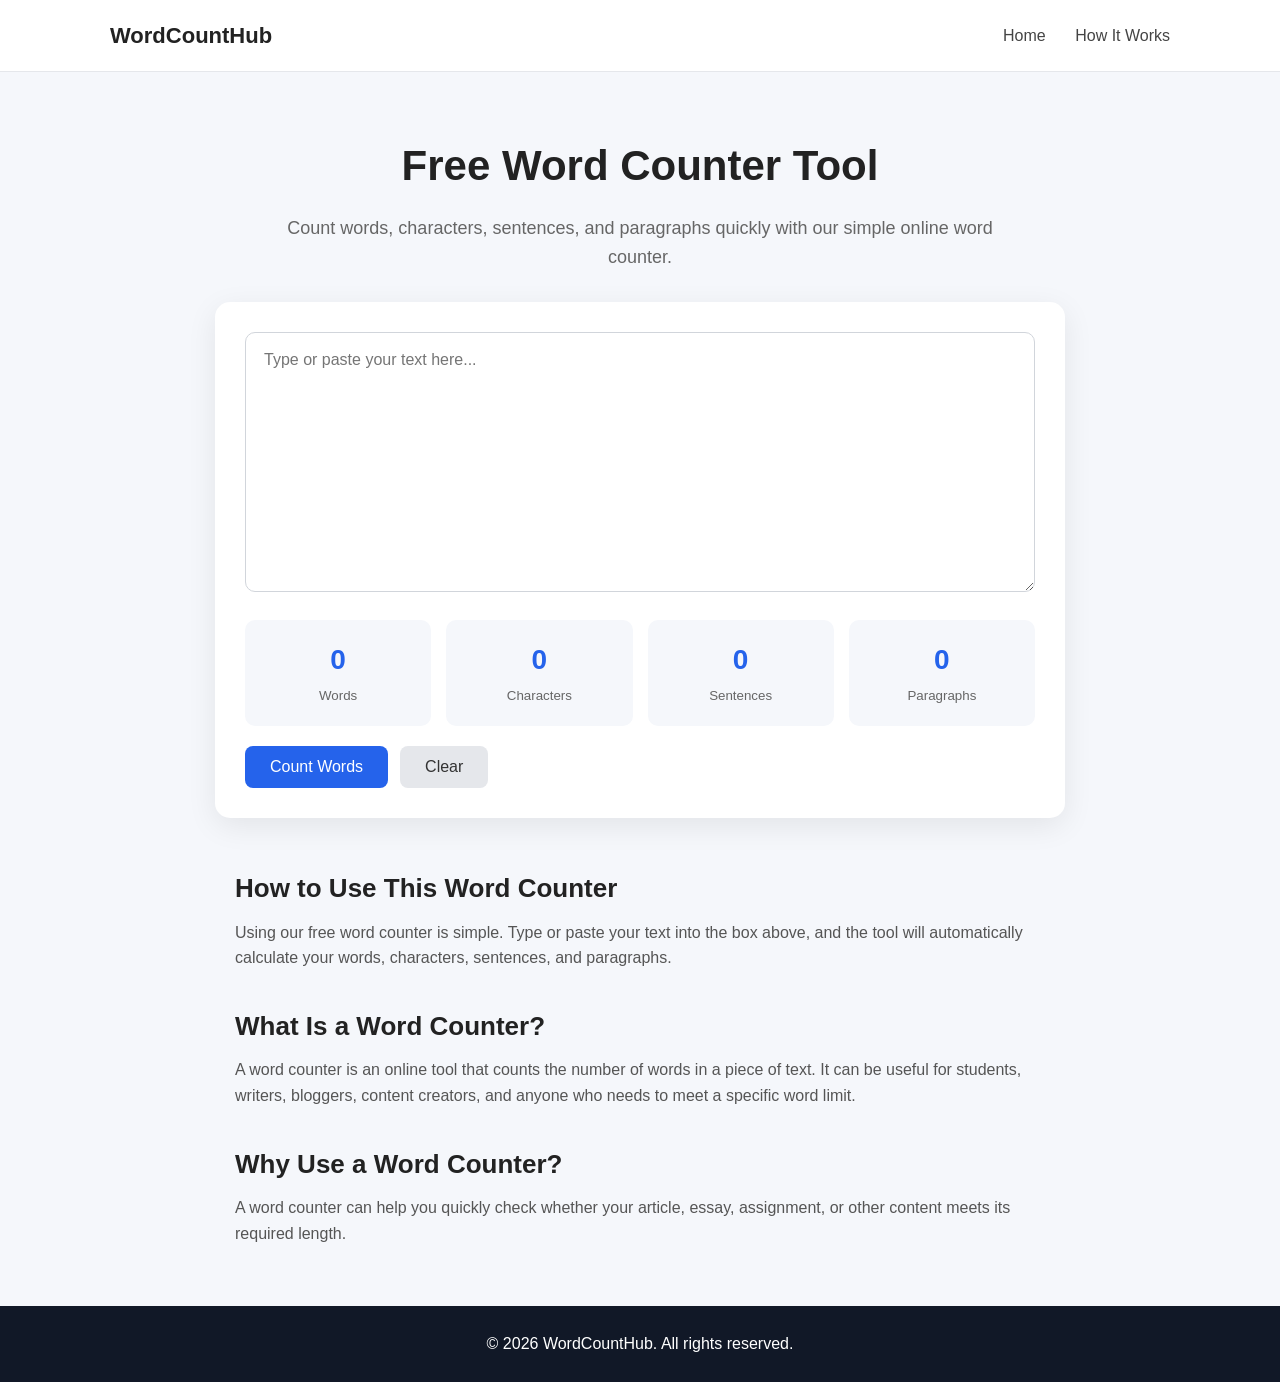
==== index.html @ 2df742bb "Update Home link to point to the root directory" ====
<!DOCTYPE html>
<html lang="en">

<head>

    <meta charset="UTF-8">

    <meta name="viewport" content="width=device-width, initial-scale=1.0">

    <title>Free Word Counter Tool Online</title>

<meta name="description"
content="Use our free word counter tool to count words, characters, sentences, and paragraphs quickly. Simple, accurate, and easy to use.">

    <link rel="stylesheet" href="style.css">

</head>

<body>

    <header class="header">
        <div class="header-content">
            <div class="logo">WordCountHub</div>

            <nav>
                <a href="./">Home</a>
                <a href="#how-to-use">How It Works</a>
            </nav>
        </div>
    </header>


    <main>

        <section class="hero">

            <h1>Free Word Counter Tool</h1>

            <p>
                Count words, characters, sentences, and paragraphs quickly
                with our simple online word counter.
            </p>

        </section>


        <section class="tool-container">

            <textarea
                id="text"
                placeholder="Type or paste your text here..."
                oninput="countWords()"></textarea>


            <div class="stats">

                <div class="stat-box">
                    <span id="wordCount">0</span>
                    <small>Words</small>
                </div>

                <div class="stat-box">
                    <span id="characterCount">0</span>
                    <small>Characters</small>
                </div>

                <div class="stat-box">
                    <span id="sentenceCount">0</span>
                    <small>Sentences</small>
                </div>

                <div class="stat-box">
                    <span id="paragraphCount">0</span>
                    <small>Paragraphs</small>
                </div>

            </div>


            <div class="buttons">

                <button onclick="countWords()" class="count-btn">
                    Count Words
                </button>

                <button onclick="clearText()" class="clear-btn">
                    Clear
                </button>

            </div>

        </section>


        <section class="content" id="how-to-use">

            <h2>How to Use This Word Counter</h2>

            <p>
                Using our free word counter is simple. Type or paste your
                text into the box above, and the tool will automatically
                calculate your words, characters, sentences, and paragraphs.
            </p>


            <h2>What Is a Word Counter?</h2>

            <p>
                A word counter is an online tool that counts the number of
                words in a piece of text. It can be useful for students,
                writers, bloggers, content creators, and anyone who needs
                to meet a specific word limit.
            </p>


            <h2>Why Use a Word Counter?</h2>

            <p>
                A word counter can help you quickly check whether your
                article, essay, assignment, or other content meets its
                required length.
            </p>

        </section>

    </main>


    <footer>

        <p>© 2026 WordCountHub. All rights reserved.</p>

    </footer>


    <script src="script.js"></script>

</body>

</html>
---- style.css ----
* {
    box-sizing: border-box;
    margin: 0;
    padding: 0;
}

body {
    font-family: Arial, sans-serif;
    background: #f5f7fb;
    color: #222;
    line-height: 1.6;
}


/* Header */

.header {
    background: white;
    border-bottom: 1px solid #e5e7eb;
}

.header-content {
    max-width: 1100px;
    margin: auto;
    padding: 18px 20px;

    display: flex;
    justify-content: space-between;
    align-items: center;
}

.logo {
    font-size: 22px;
    font-weight: bold;
}

nav a {
    text-decoration: none;
    color: #444;
    margin-left: 25px;
}

nav a:hover {
    color: #2563eb;
}


/* Hero */

.hero {
    text-align: center;
    max-width: 800px;
    margin: 60px auto 30px;
    padding: 0 20px;
}

.hero h1 {
    font-size: 42px;
    margin-bottom: 15px;
}

.hero p {
    font-size: 18px;
    color: #666;
}


/* Tool */

.tool-container {
    max-width: 850px;
    margin: 30px auto;
    background: white;
    padding: 30px;
    border-radius: 15px;

    box-shadow: 0 8px 30px rgba(0, 0, 0, 0.08);
}


textarea {
    width: 100%;
    height: 260px;

    padding: 18px;

    border: 1px solid #d1d5db;
    border-radius: 10px;

    font-size: 16px;
    font-family: Arial, sans-serif;

    resize: vertical;
    outline: none;
}


textarea:focus {
    border-color: #2563eb;
}


/* Statistics */

.stats {
    display: grid;

    grid-template-columns: repeat(4, 1fr);

    gap: 15px;

    margin-top: 20px;
}


.stat-box {
    background: #f5f7fb;

    border-radius: 10px;

    padding: 18px;

    text-align: center;
}


.stat-box span {
    display: block;

    font-size: 28px;

    font-weight: bold;

    color: #2563eb;
}


.stat-box small {
    color: #666;
}


/* Buttons */

.buttons {
    display: flex;

    gap: 12px;

    margin-top: 20px;
}


button {
    padding: 12px 25px;

    border: none;

    border-radius: 8px;

    font-size: 16px;

    cursor: pointer;
}


.count-btn {
    background: #2563eb;

    color: white;
}


.count-btn:hover {
    background: #1d4ed8;
}


.clear-btn {
    background: #e5e7eb;

    color: #333;
}


.clear-btn:hover {
    background: #d1d5db;
}


/* Content */

.content {
    max-width: 850px;

    margin: 50px auto;

    padding: 0 20px;
}


.content h2 {
    margin-top: 35px;

    margin-bottom: 10px;

    font-size: 26px;
}


.content p {
    color: #555;

    margin-bottom: 15px;
}


/* Footer */

footer {
    margin-top: 60px;

    padding: 25px;

    text-align: center;

    background: #111827;

    color: white;
}


/* Mobile */

@media (max-width: 700px) {

    .hero h1 {
        font-size: 32px;
    }

    .stats {
        grid-template-columns: repeat(2, 1fr);
    }

    .tool-container {
        margin: 20px;

        padding: 20px;
    }

    .header-content {
        flex-direction: column;

        gap: 12px;
    }

    nav a {
        margin: 0 8px;
    }

}
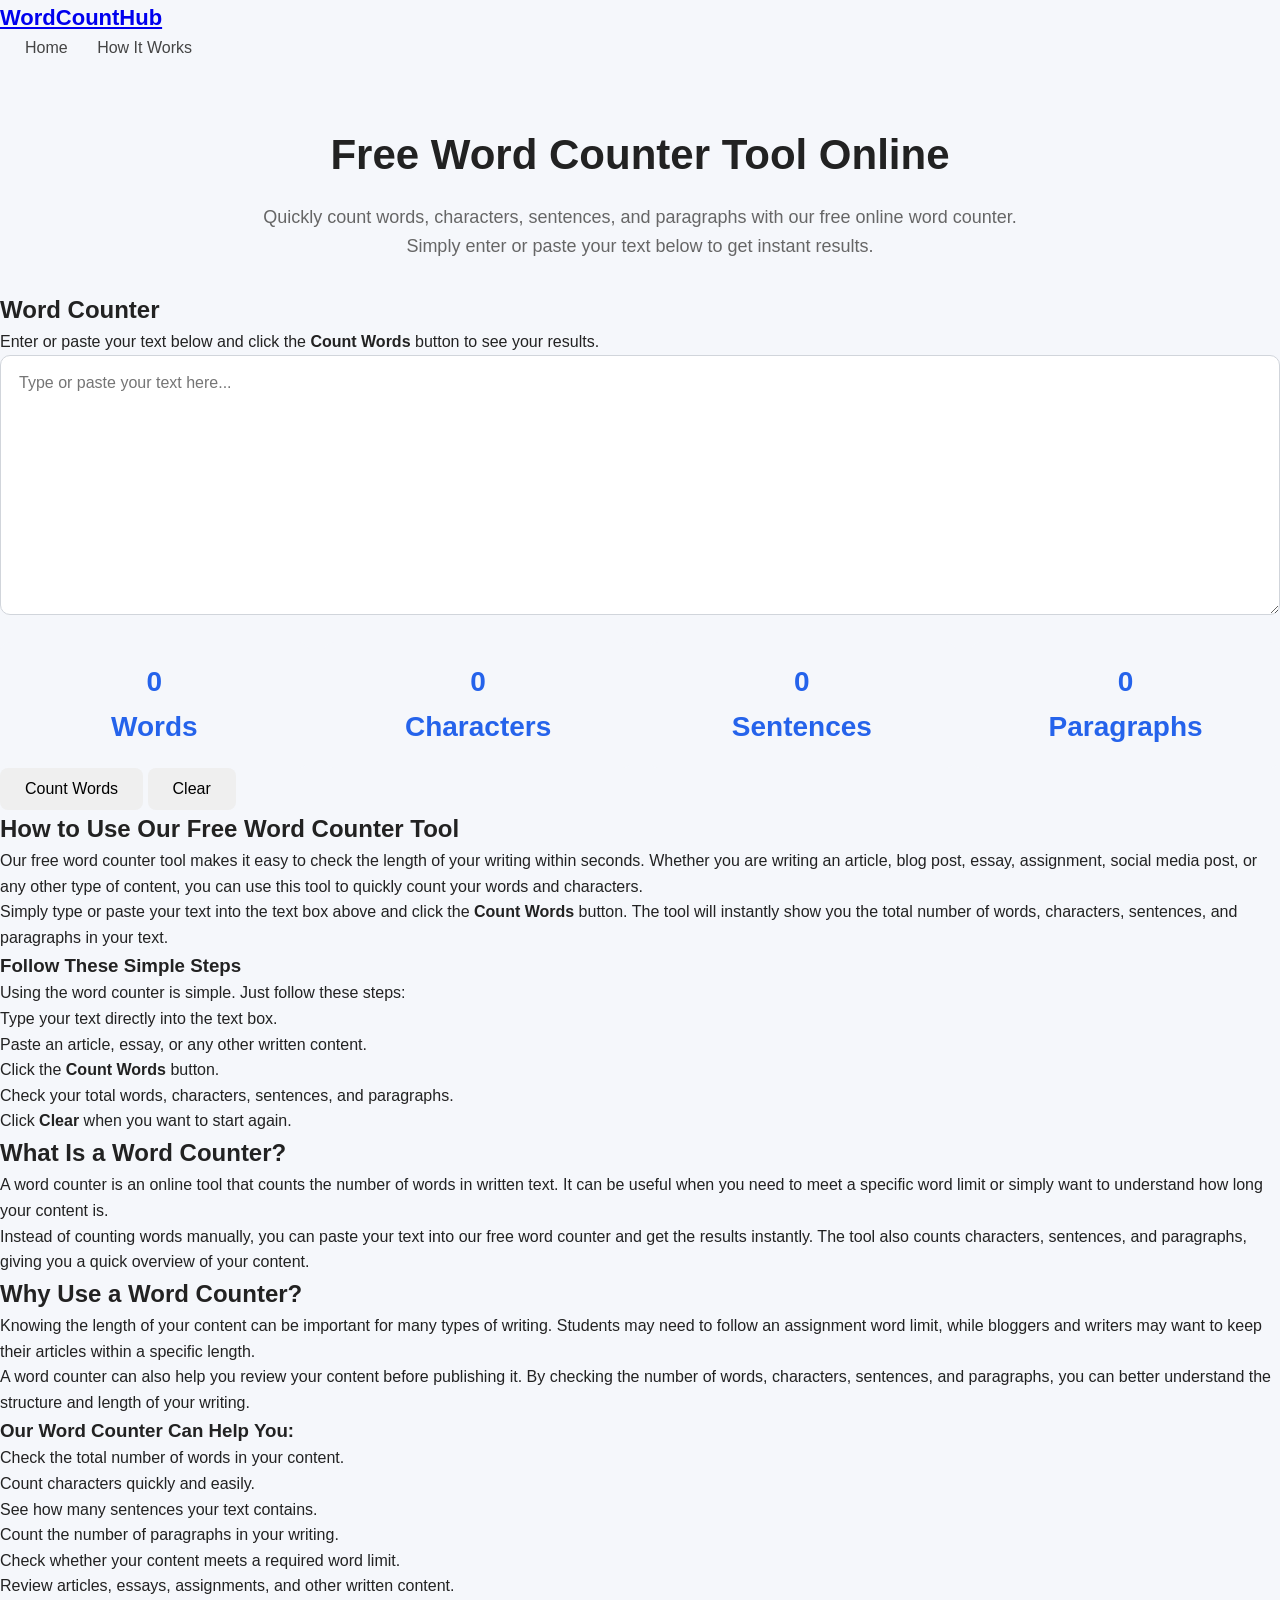
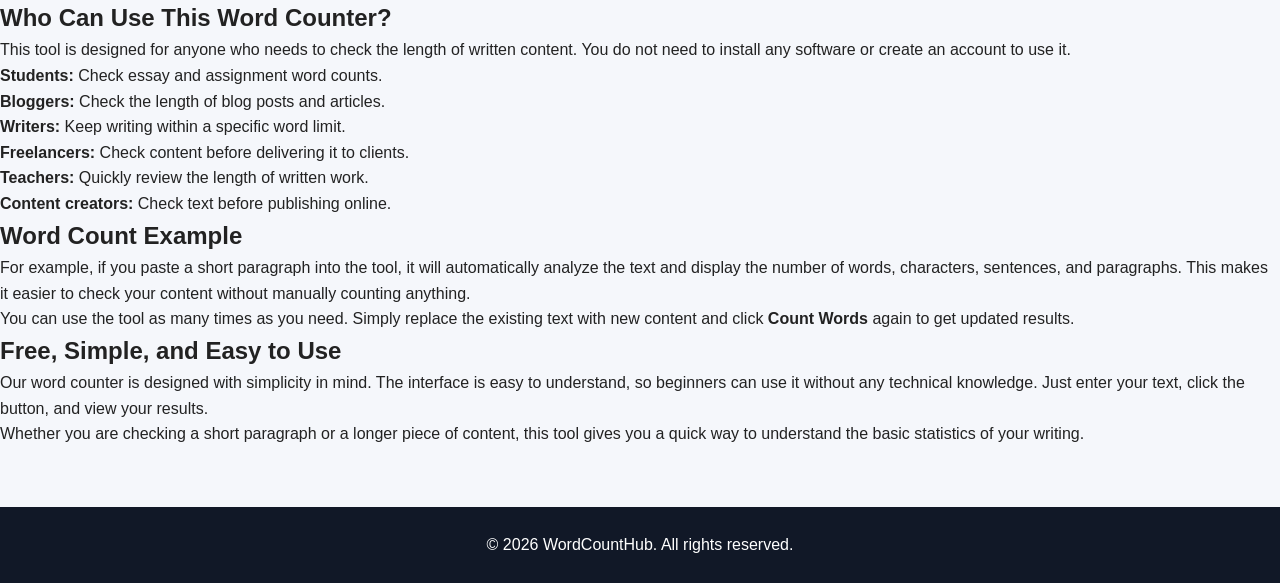
==== commit 438b5821: "Enhance HTML structure and content for SEO Updated meta tags for SEO and improved content clarity." ====
--- a/index.html
+++ b/index.html
@@ -2,137 +2,332 @@
 <html lang="en">
 
 <head>
-
     <meta charset="UTF-8">
 
     <meta name="viewport" content="width=device-width, initial-scale=1.0">
 
     <title>Free Word Counter Tool Online</title>
 
-<meta name="description"
-content="Use our free word counter tool to count words, characters, sentences, and paragraphs quickly. Simple, accurate, and easy to use.">
+    <meta name="description"
+        content="Use our free word counter tool to count words, characters, sentences, and paragraphs quickly. Simple, accurate, and easy to use.">
+
+    <meta name="robots" content="index, follow">
 
     <link rel="stylesheet" href="style.css">
-
 </head>
 
 <body>
 
-    <header class="header">
-        <div class="header-content">
-            <div class="logo">WordCountHub</div>
-
-            <nav>
+    <!-- Header -->
+    <header class="site-header">
+        <div class="container header-container">
+
+            <div class="logo">
+                <a href="./">WordCountHub</a>
+            </div>
+
+            <nav class="main-nav">
                 <a href="./">Home</a>
-                <a href="#how-to-use">How It Works</a>
+                <a href="#how-it-works">How It Works</a>
             </nav>
+
         </div>
     </header>
 
 
+    <!-- Hero Section -->
     <main>
 
         <section class="hero">
-
-            <h1>Free Word Counter Tool</h1>
+            <div class="container">
+
+                <h1>Free Word Counter Tool Online</h1>
+
+                <p>
+                    Quickly count words, characters, sentences, and paragraphs
+                    with our free online word counter. Simply enter or paste
+                    your text below to get instant results.
+                </p>
+
+            </div>
+        </section>
+
+
+        <!-- Word Counter Tool -->
+        <section class="tool-section">
+            <div class="container">
+
+                <div class="tool-card">
+
+                    <h2>Word Counter</h2>
+
+                    <p class="tool-intro">
+                        Enter or paste your text below and click the
+                        <strong>Count Words</strong> button to see your results.
+                    </p>
+
+                    <textarea id="text"
+                        placeholder="Type or paste your text here..."></textarea>
+
+
+                    <!-- Statistics -->
+                    <div class="stats">
+
+                        <div class="stat-box">
+                            <span class="stat-number" id="wordCount">0</span>
+                            <span class="stat-label">Words</span>
+                        </div>
+
+                        <div class="stat-box">
+                            <span class="stat-number" id="characterCount">0</span>
+                            <span class="stat-label">Characters</span>
+                        </div>
+
+                        <div class="stat-box">
+                            <span class="stat-number" id="sentenceCount">0</span>
+                            <span class="stat-label">Sentences</span>
+                        </div>
+
+                        <div class="stat-box">
+                            <span class="stat-number" id="paragraphCount">0</span>
+                            <span class="stat-label">Paragraphs</span>
+                        </div>
+
+                    </div>
+
+
+                    <!-- Buttons -->
+                    <div class="button-group">
+
+                        <button class="count-button" onclick="countWords()">
+                            Count Words
+                        </button>
+
+                        <button class="clear-button" onclick="clearText()">
+                            Clear
+                        </button>
+
+                    </div>
+
+                </div>
+
+            </div>
+        </section>
+
+
+        <!-- Detailed Content -->
+        <section class="content-section" id="how-it-works">
+
+            <div class="container">
+
+                <h2>How to Use Our Free Word Counter Tool</h2>
+
+                <p>
+                    Our free word counter tool makes it easy to check the
+                    length of your writing within seconds. Whether you are
+                    writing an article, blog post, essay, assignment, social
+                    media post, or any other type of content, you can use this
+                    tool to quickly count your words and characters.
+                </p>
+
+                <p>
+                    Simply type or paste your text into the text box above and
+                    click the <strong>Count Words</strong> button. The tool will
+                    instantly show you the total number of words, characters,
+                    sentences, and paragraphs in your text.
+                </p>
+
+
+                <h3>Follow These Simple Steps</h3>
+
+                <p>
+                    Using the word counter is simple. Just follow these steps:
+                </p>
+
+                <ul>
+                    <li>
+                        Type your text directly into the text box.
+                    </li>
+
+                    <li>
+                        Paste an article, essay, or any other written content.
+                    </li>
+
+                    <li>
+                        Click the <strong>Count Words</strong> button.
+                    </li>
+
+                    <li>
+                        Check your total words, characters, sentences, and
+                        paragraphs.
+                    </li>
+
+                    <li>
+                        Click <strong>Clear</strong> when you want to start
+                        again.
+                    </li>
+                </ul>
+
+
+                <h2>What Is a Word Counter?</h2>
+
+                <p>
+                    A word counter is an online tool that counts the number of
+                    words in written text. It can be useful when you need to
+                    meet a specific word limit or simply want to understand
+                    how long your content is.
+                </p>
+
+                <p>
+                    Instead of counting words manually, you can paste your text
+                    into our free word counter and get the results instantly.
+                    The tool also counts characters, sentences, and paragraphs,
+                    giving you a quick overview of your content.
+                </p>
+
+
+                <h2>Why Use a Word Counter?</h2>
+
+                <p>
+                    Knowing the length of your content can be important for
+                    many types of writing. Students may need to follow an
+                    assignment word limit, while bloggers and writers may want
+                    to keep their articles within a specific length.
+                </p>
+
+                <p>
+                    A word counter can also help you review your content before
+                    publishing it. By checking the number of words, characters,
+                    sentences, and paragraphs, you can better understand the
+                    structure and length of your writing.
+                </p>
+
+
+                <h3>Our Word Counter Can Help You:</h3>
+
+                <ul>
+                    <li>
+                        Check the total number of words in your content.
+                    </li>
+
+                    <li>
+                        Count characters quickly and easily.
+                    </li>
+
+                    <li>
+                        See how many sentences your text contains.
+                    </li>
+
+                    <li>
+                        Count the number of paragraphs in your writing.
+                    </li>
+
+                    <li>
+                        Check whether your content meets a required word limit.
+                    </li>
+
+                    <li>
+                        Review articles, essays, assignments, and other written
+                        content.
+                    </li>
+                </ul>
+
+
+                <h2>Who Can Use This Word Counter?</h2>
+
+                <p>
+                    This tool is designed for anyone who needs to check the
+                    length of written content. You do not need to install any
+                    software or create an account to use it.
+                </p>
+
+                <ul>
+                    <li>
+                        <strong>Students:</strong> Check essay and assignment
+                        word counts.
+                    </li>
+
+                    <li>
+                        <strong>Bloggers:</strong> Check the length of blog
+                        posts and articles.
+                    </li>
+
+                    <li>
+                        <strong>Writers:</strong> Keep writing within a specific
+                        word limit.
+                    </li>
+
+                    <li>
+                        <strong>Freelancers:</strong> Check content before
+                        delivering it to clients.
+                    </li>
+
+                    <li>
+                        <strong>Teachers:</strong> Quickly review the length of
+                        written work.
+                    </li>
+
+                    <li>
+                        <strong>Content creators:</strong> Check text before
+                        publishing online.
+                    </li>
+                </ul>
+
+
+                <h2>Word Count Example</h2>
+
+                <p>
+                    For example, if you paste a short paragraph into the tool,
+                    it will automatically analyze the text and display the
+                    number of words, characters, sentences, and paragraphs.
+                    This makes it easier to check your content without
+                    manually counting anything.
+                </p>
+
+                <p>
+                    You can use the tool as many times as you need. Simply
+                    replace the existing text with new content and click
+                    <strong>Count Words</strong> again to get updated results.
+                </p>
+
+
+                <h2>Free, Simple, and Easy to Use</h2>
+
+                <p>
+                    Our word counter is designed with simplicity in mind. The
+                    interface is easy to understand, so beginners can use it
+                    without any technical knowledge. Just enter your text,
+                    click the button, and view your results.
+                </p>
+
+                <p>
+                    Whether you are checking a short paragraph or a longer
+                    piece of content, this tool gives you a quick way to
+                    understand the basic statistics of your writing.
+                </p>
+
+            </div>
+
+        </section>
+
+    </main>
+
+
+    <!-- Footer -->
+    <footer class="site-footer">
+
+        <div class="container">
 
             <p>
-                Count words, characters, sentences, and paragraphs quickly
-                with our simple online word counter.
+                © 2026 WordCountHub. All rights reserved.
             </p>
 
-        </section>
-
-
-        <section class="tool-container">
-
-            <textarea
-                id="text"
-                placeholder="Type or paste your text here..."
-                oninput="countWords()"></textarea>
-
-
-            <div class="stats">
-
-                <div class="stat-box">
-                    <span id="wordCount">0</span>
-                    <small>Words</small>
-                </div>
-
-                <div class="stat-box">
-                    <span id="characterCount">0</span>
-                    <small>Characters</small>
-                </div>
-
-                <div class="stat-box">
-                    <span id="sentenceCount">0</span>
-                    <small>Sentences</small>
-                </div>
-
-                <div class="stat-box">
-                    <span id="paragraphCount">0</span>
-                    <small>Paragraphs</small>
-                </div>
-
-            </div>
-
-
-            <div class="buttons">
-
-                <button onclick="countWords()" class="count-btn">
-                    Count Words
-                </button>
-
-                <button onclick="clearText()" class="clear-btn">
-                    Clear
-                </button>
-
-            </div>
-
-        </section>
-
-
-        <section class="content" id="how-to-use">
-
-            <h2>How to Use This Word Counter</h2>
-
-            <p>
-                Using our free word counter is simple. Type or paste your
-                text into the box above, and the tool will automatically
-                calculate your words, characters, sentences, and paragraphs.
-            </p>
-
-
-            <h2>What Is a Word Counter?</h2>
-
-            <p>
-                A word counter is an online tool that counts the number of
-                words in a piece of text. It can be useful for students,
-                writers, bloggers, content creators, and anyone who needs
-                to meet a specific word limit.
-            </p>
-
-
-            <h2>Why Use a Word Counter?</h2>
-
-            <p>
-                A word counter can help you quickly check whether your
-                article, essay, assignment, or other content meets its
-                required length.
-            </p>
-
-        </section>
-
-    </main>
-
-
-    <footer>
-
-        <p>© 2026 WordCountHub. All rights reserved.</p>
+        </div>
 
     </footer>
 
 
+    <!-- JavaScript -->
     <script src="script.js"></script>
 
 </body>
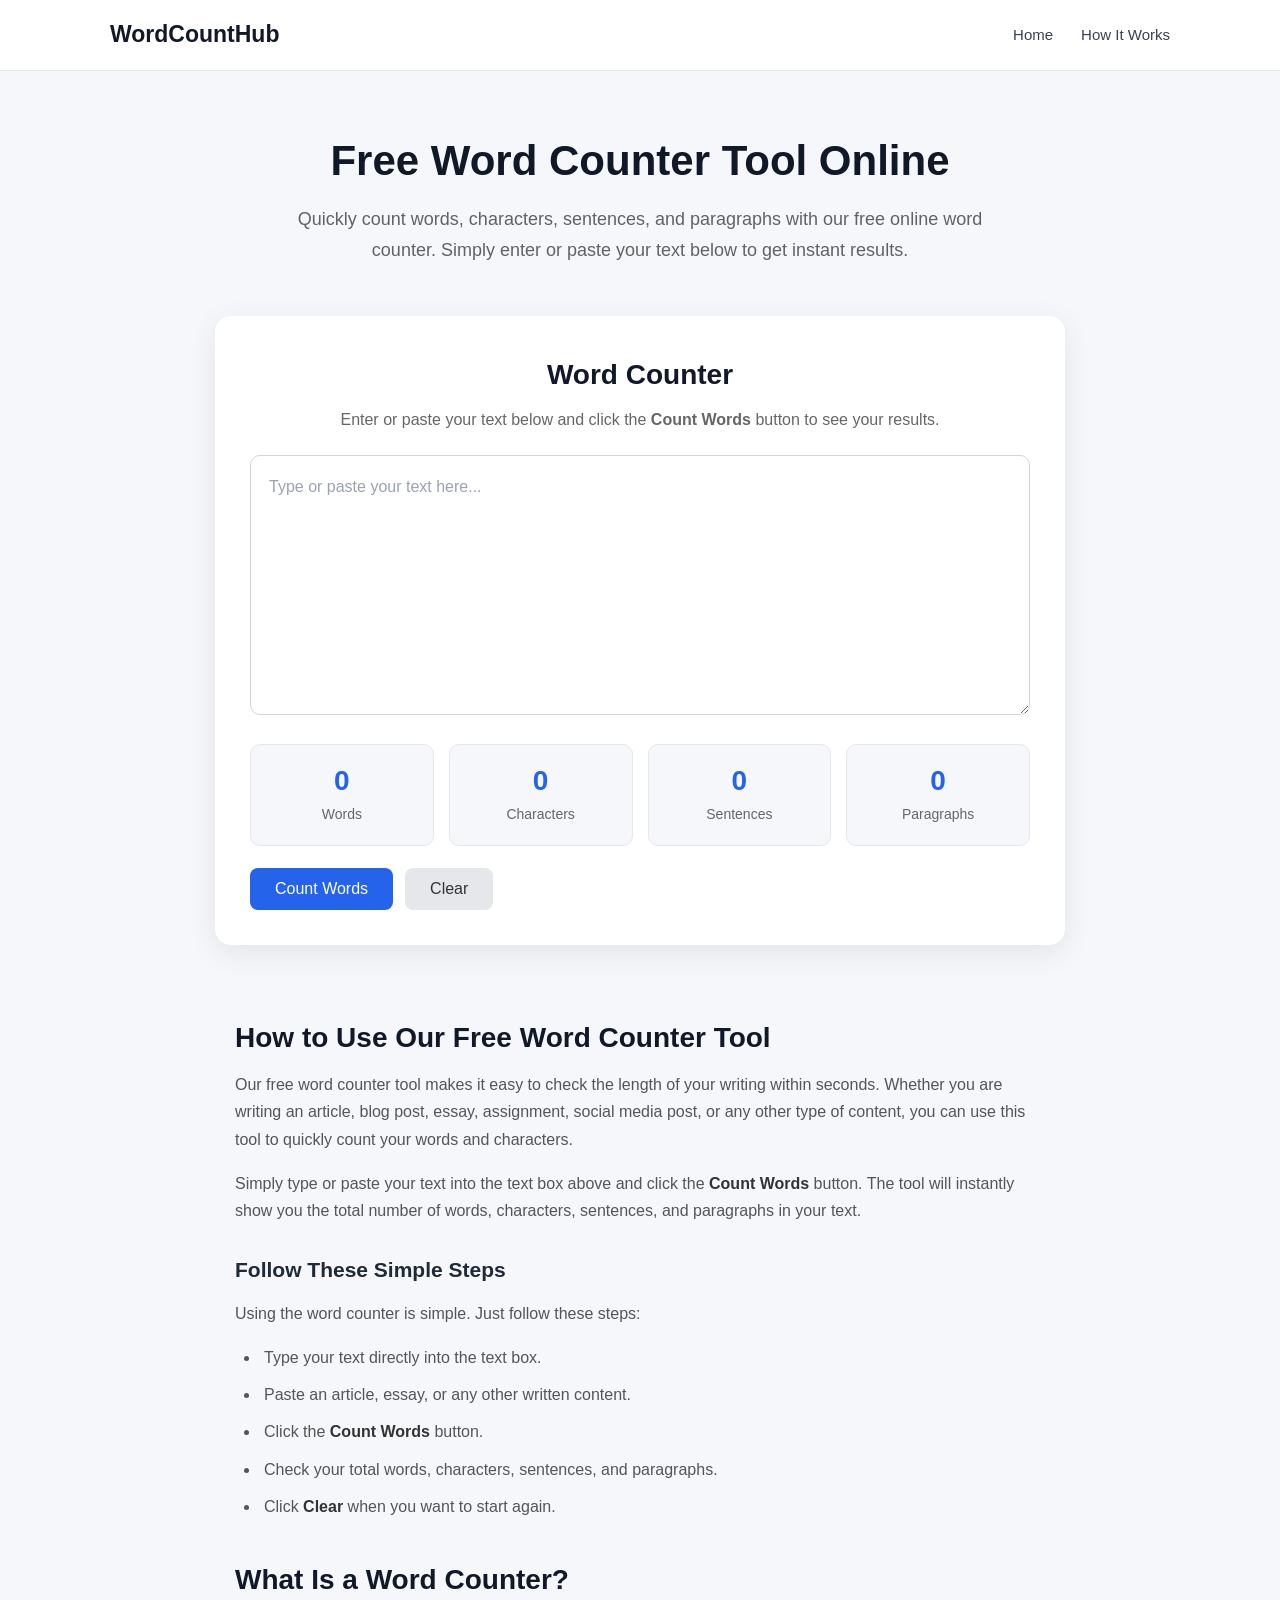
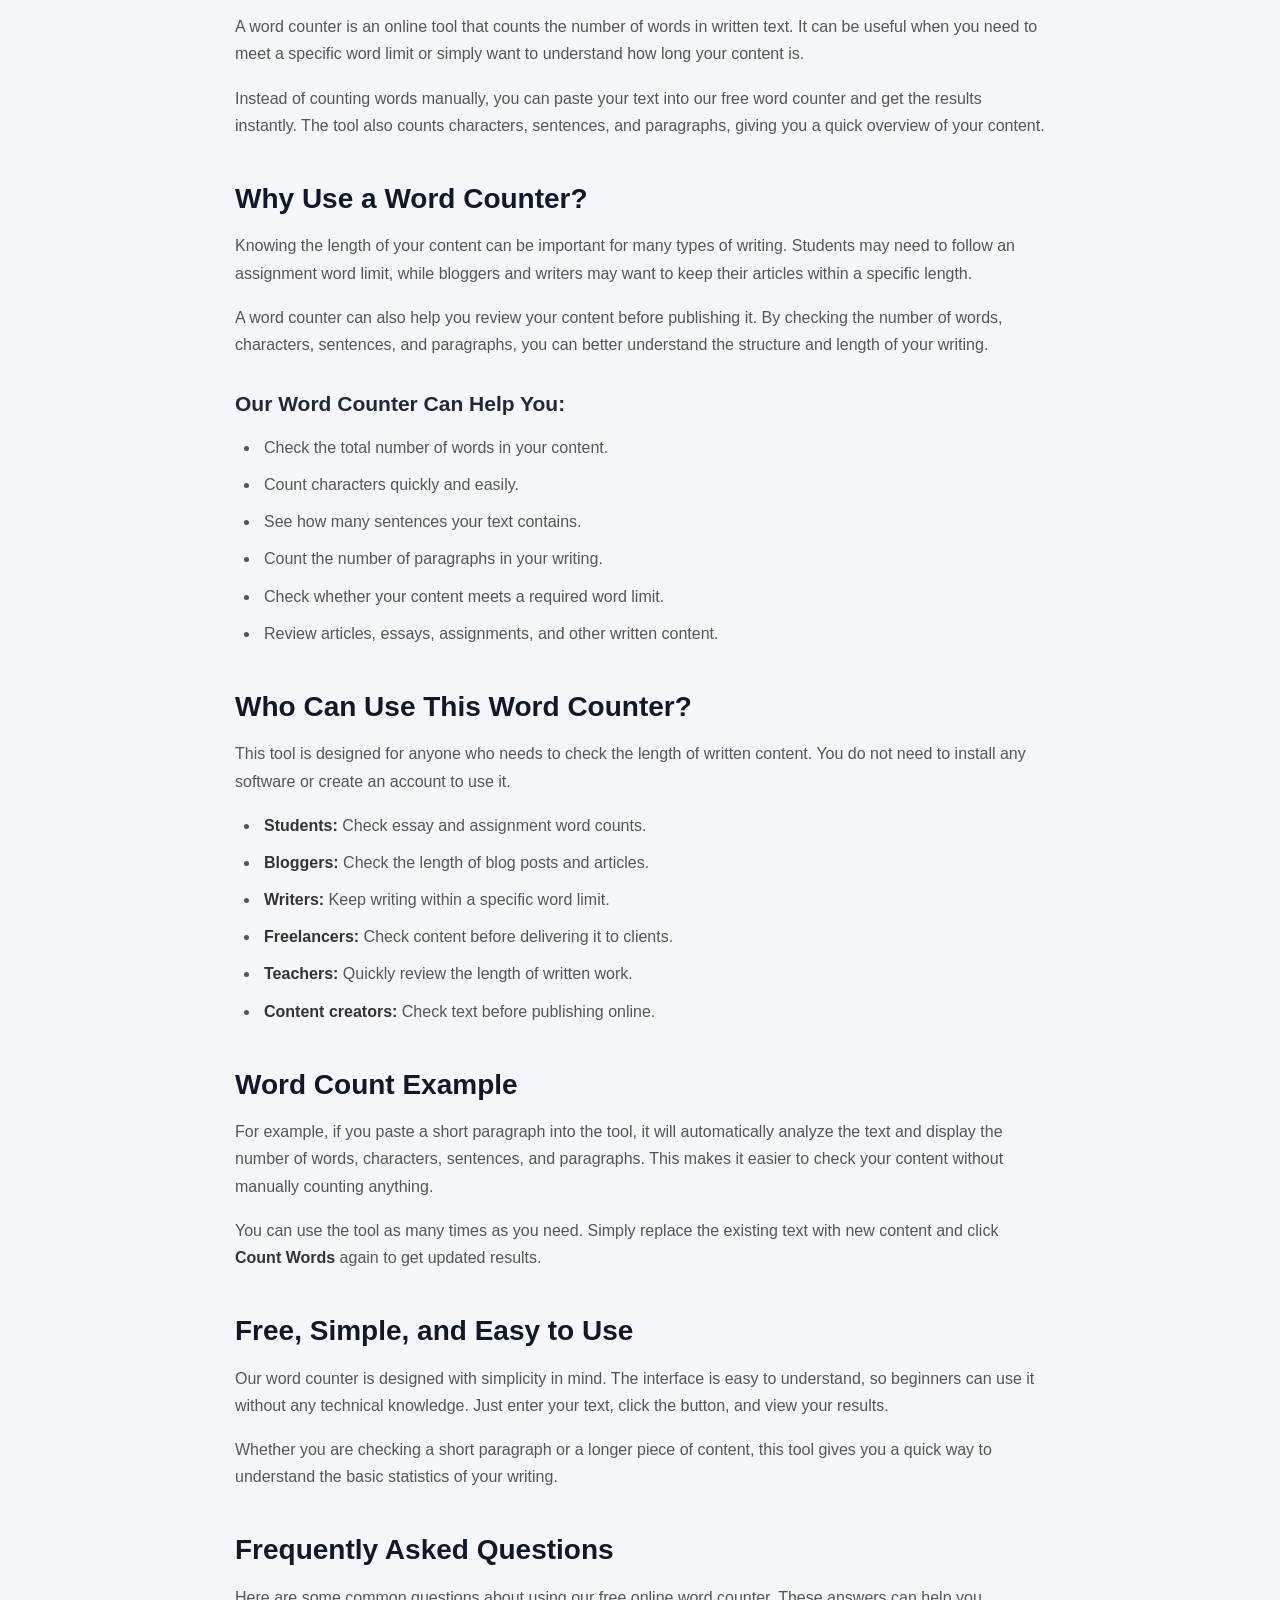
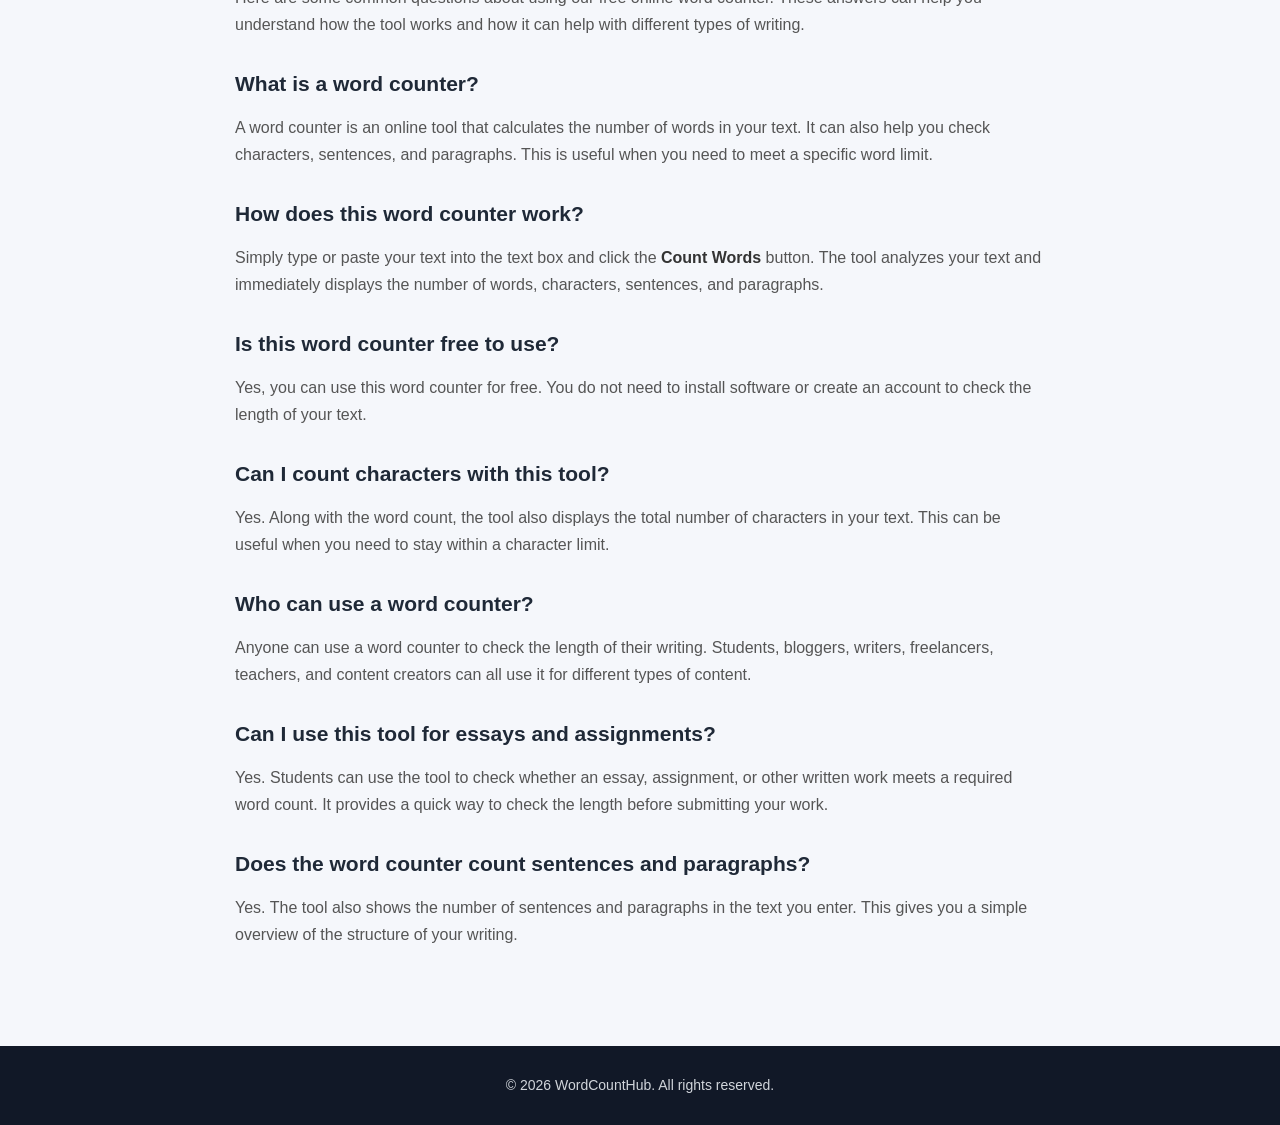
==== commit f4bbf4c0: "Update HTML structure and comments for clarity" ====
--- a/index.html
+++ b/index.html
@@ -20,6 +20,7 @@
 
     <!-- Header -->
     <header class="site-header">
+
         <div class="container header-container">
 
             <div class="logo">
@@ -32,13 +33,17 @@
             </nav>
 
         </div>
+
     </header>
 
 
-    <!-- Hero Section -->
+    <!-- Main Content -->
     <main>
 
+
+        <!-- Hero Section -->
         <section class="hero">
+
             <div class="container">
 
                 <h1>Free Word Counter Tool Online</h1>
@@ -50,11 +55,13 @@
                 </p>
 
             </div>
+
         </section>
 
 
         <!-- Word Counter Tool -->
         <section class="tool-section">
+
             <div class="container">
 
                 <div class="tool-card">
@@ -66,8 +73,11 @@
                         <strong>Count Words</strong> button to see your results.
                     </p>
 
-                    <textarea id="text"
-                        placeholder="Type or paste your text here..."></textarea>
+
+                    <textarea
+                        id="text"
+                        placeholder="Type or paste your text here..."
+                    ></textarea>
 
 
                     <!-- Statistics -->
@@ -99,11 +109,17 @@
                     <!-- Buttons -->
                     <div class="button-group">
 
-                        <button class="count-button" onclick="countWords()">
+                        <button
+                            class="count-button"
+                            onclick="countWords()"
+                        >
                             Count Words
                         </button>
 
-                        <button class="clear-button" onclick="clearText()">
+                        <button
+                            class="clear-button"
+                            onclick="clearText()"
+                        >
                             Clear
                         </button>
 
@@ -112,6 +128,7 @@
                 </div>
 
             </div>
+
         </section>
 
 
@@ -120,6 +137,8 @@
 
             <div class="container">
 
+
+                <!-- How to Use -->
                 <h2>How to Use Our Free Word Counter Tool</h2>
 
                 <p>
@@ -138,6 +157,7 @@
                 </p>
 
 
+                <!-- Steps -->
                 <h3>Follow These Simple Steps</h3>
 
                 <p>
@@ -145,6 +165,7 @@
                 </p>
 
                 <ul>
+
                     <li>
                         Type your text directly into the text box.
                     </li>
@@ -166,9 +187,11 @@
                         Click <strong>Clear</strong> when you want to start
                         again.
                     </li>
+
                 </ul>
 
 
+                <!-- What Is a Word Counter -->
                 <h2>What Is a Word Counter?</h2>
 
                 <p>
@@ -186,6 +209,7 @@
                 </p>
 
 
+                <!-- Why Use -->
                 <h2>Why Use a Word Counter?</h2>
 
                 <p>
@@ -203,9 +227,11 @@
                 </p>
 
 
+                <!-- Benefits -->
                 <h3>Our Word Counter Can Help You:</h3>
 
                 <ul>
+
                     <li>
                         Check the total number of words in your content.
                     </li>
@@ -230,9 +256,11 @@
                         Review articles, essays, assignments, and other written
                         content.
                     </li>
+
                 </ul>
 
 
+                <!-- Who Can Use -->
                 <h2>Who Can Use This Word Counter?</h2>
 
                 <p>
@@ -242,38 +270,41 @@
                 </p>
 
                 <ul>
-                    <li>
-                        <strong>Students:</strong> Check essay and assignment
-                        word counts.
-                    </li>
-
-                    <li>
-                        <strong>Bloggers:</strong> Check the length of blog
-                        posts and articles.
-                    </li>
-
-                    <li>
-                        <strong>Writers:</strong> Keep writing within a specific
-                        word limit.
-                    </li>
-
-                    <li>
-                        <strong>Freelancers:</strong> Check content before
-                        delivering it to clients.
-                    </li>
-
-                    <li>
-                        <strong>Teachers:</strong> Quickly review the length of
-                        written work.
-                    </li>
-
-                    <li>
-                        <strong>Content creators:</strong> Check text before
-                        publishing online.
-                    </li>
+
+                    <li>
+                        <strong>Students:</strong>
+                        Check essay and assignment word counts.
+                    </li>
+
+                    <li>
+                        <strong>Bloggers:</strong>
+                        Check the length of blog posts and articles.
+                    </li>
+
+                    <li>
+                        <strong>Writers:</strong>
+                        Keep writing within a specific word limit.
+                    </li>
+
+                    <li>
+                        <strong>Freelancers:</strong>
+                        Check content before delivering it to clients.
+                    </li>
+
+                    <li>
+                        <strong>Teachers:</strong>
+                        Quickly review the length of written work.
+                    </li>
+
+                    <li>
+                        <strong>Content creators:</strong>
+                        Check text before publishing online.
+                    </li>
+
                 </ul>
 
 
+                <!-- Example -->
                 <h2>Word Count Example</h2>
 
                 <p>
@@ -291,6 +322,7 @@
                 </p>
 
 
+                <!-- Simple and Free -->
                 <h2>Free, Simple, and Easy to Use</h2>
 
                 <p>
@@ -306,6 +338,84 @@
                     understand the basic statistics of your writing.
                 </p>
 
+
+                <!-- FAQ -->
+                <h2>Frequently Asked Questions</h2>
+
+                <p>
+                    Here are some common questions about using our free online
+                    word counter. These answers can help you understand how
+                    the tool works and how it can help with different types
+                    of writing.
+                </p>
+
+
+                <h3>What is a word counter?</h3>
+
+                <p>
+                    A word counter is an online tool that calculates the number
+                    of words in your text. It can also help you check
+                    characters, sentences, and paragraphs. This is useful when
+                    you need to meet a specific word limit.
+                </p>
+
+
+                <h3>How does this word counter work?</h3>
+
+                <p>
+                    Simply type or paste your text into the text box and click
+                    the <strong>Count Words</strong> button. The tool analyzes
+                    your text and immediately displays the number of words,
+                    characters, sentences, and paragraphs.
+                </p>
+
+
+                <h3>Is this word counter free to use?</h3>
+
+                <p>
+                    Yes, you can use this word counter for free. You do not
+                    need to install software or create an account to check
+                    the length of your text.
+                </p>
+
+
+                <h3>Can I count characters with this tool?</h3>
+
+                <p>
+                    Yes. Along with the word count, the tool also displays the
+                    total number of characters in your text. This can be useful
+                    when you need to stay within a character limit.
+                </p>
+
+
+                <h3>Who can use a word counter?</h3>
+
+                <p>
+                    Anyone can use a word counter to check the length of their
+                    writing. Students, bloggers, writers, freelancers,
+                    teachers, and content creators can all use it for different
+                    types of content.
+                </p>
+
+
+                <h3>Can I use this tool for essays and assignments?</h3>
+
+                <p>
+                    Yes. Students can use the tool to check whether an essay,
+                    assignment, or other written work meets a required word
+                    count. It provides a quick way to check the length before
+                    submitting your work.
+                </p>
+
+
+                <h3>Does the word counter count sentences and paragraphs?</h3>
+
+                <p>
+                    Yes. The tool also shows the number of sentences and
+                    paragraphs in the text you enter. This gives you a simple
+                    overview of the structure of your writing.
+                </p>
+
             </div>
 
         </section>
--- a/style.css
+++ b/style.css
@@ -1,106 +1,171 @@
+* {
+    box-sizing: border-box;
+
 * {
     box-sizing: border-box;
     margin: 0;
     padding: 0;
 }
 
+html {
+    scroll-behavior: smooth;
+}
+
 body {
     font-family: Arial, sans-serif;
     background: #f5f7fb;
     color: #222;
-    line-height: 1.6;
-}
-
-
-/* Header */
-
-.header {
-    background: white;
+    line-height: 1.7;
+}
+
+.container {
+    width: 100%;
+    max-width: 1100px;
+    margin: 0 auto;
+    padding: 0 20px;
+}
+
+
+/* =========================
+   Header
+========================= */
+
+.site-header {
+    background: #ffffff;
     border-bottom: 1px solid #e5e7eb;
 }
 
-.header-content {
-    max-width: 1100px;
-    margin: auto;
-    padding: 18px 20px;
+.header-container {
+    min-height: 70px;
 
     display: flex;
     justify-content: space-between;
     align-items: center;
 }
 
-.logo {
-    font-size: 22px;
-    font-weight: bold;
-}
-
-nav a {
+.logo a {
     text-decoration: none;
-    color: #444;
-    margin-left: 25px;
-}
-
-nav a:hover {
+    color: #111827;
+    font-size: 23px;
+    font-weight: 700;
+}
+
+.main-nav {
+    display: flex;
+    align-items: center;
+    gap: 28px;
+}
+
+.main-nav a {
+    text-decoration: none;
+    color: #374151;
+    font-size: 15px;
+    font-weight: 500;
+}
+
+.main-nav a:hover {
     color: #2563eb;
 }
 
 
-/* Hero */
+/* =========================
+   Hero Section
+========================= */
 
 .hero {
     text-align: center;
-    max-width: 800px;
-    margin: 60px auto 30px;
-    padding: 0 20px;
+    padding: 65px 0 35px;
 }
 
 .hero h1 {
     font-size: 42px;
-    margin-bottom: 15px;
+    line-height: 1.2;
+    color: #111827;
+    margin-bottom: 18px;
 }
 
 .hero p {
+    max-width: 750px;
+    margin: 0 auto;
     font-size: 18px;
+    color: #5f6368;
+}
+
+
+/* =========================
+   Tool Section
+========================= */
+
+.tool-section {
+    padding: 15px 0 45px;
+}
+
+.tool-card {
+    max-width: 850px;
+    margin: 0 auto;
+
+    background: #ffffff;
+
+    padding: 35px;
+
+    border-radius: 16px;
+
+    box-shadow: 0 8px 30px rgba(0, 0, 0, 0.08);
+}
+
+.tool-card h2 {
+    text-align: center;
+    font-size: 28px;
+    color: #111827;
+    margin-bottom: 8px;
+}
+
+.tool-intro {
+    text-align: center;
     color: #666;
-}
-
-
-/* Tool */
-
-.tool-container {
-    max-width: 850px;
-    margin: 30px auto;
-    background: white;
-    padding: 30px;
-    border-radius: 15px;
-
-    box-shadow: 0 8px 30px rgba(0, 0, 0, 0.08);
-}
-
+    margin-bottom: 22px;
+}
+
+
+/* =========================
+   Text Area
+========================= */
 
 textarea {
     width: 100%;
-    height: 260px;
+    min-height: 260px;
 
     padding: 18px;
 
     border: 1px solid #d1d5db;
     border-radius: 10px;
 
+    background: #ffffff;
+
     font-size: 16px;
     font-family: Arial, sans-serif;
 
+    line-height: 1.6;
+
     resize: vertical;
+
     outline: none;
 }
 
+textarea::placeholder {
+    color: #9ca3af;
+}
 
 textarea:focus {
     border-color: #2563eb;
-}
-
-
-/* Statistics */
+
+    box-shadow: 0 0 0 3px rgba(37, 99, 235, 0.10);
+}
+
+
+/* =========================
+   Statistics
+========================= */
 
 .stats {
     display: grid;
@@ -112,44 +177,52 @@
     margin-top: 20px;
 }
 
-
 .stat-box {
     background: #f5f7fb;
 
+    border: 1px solid #e5e7eb;
+
     border-radius: 10px;
 
-    padding: 18px;
+    padding: 18px 10px;
 
     text-align: center;
 }
 
-
-.stat-box span {
+.stat-number {
     display: block;
 
     font-size: 28px;
 
-    font-weight: bold;
+    font-weight: 700;
 
     color: #2563eb;
-}
-
-
-.stat-box small {
+
+    line-height: 1.3;
+
+    margin-bottom: 4px;
+}
+
+.stat-label {
+    display: block;
+
+    font-size: 14px;
+
     color: #666;
 }
 
 
-/* Buttons */
-
-.buttons {
+/* =========================
+   Buttons
+========================= */
+
+.button-group {
     display: flex;
 
     gap: 12px;
 
-    margin-top: 20px;
-}
-
+    margin-top: 22px;
+}
 
 button {
     padding: 12px 25px;
@@ -161,101 +234,199 @@
     font-size: 16px;
 
     cursor: pointer;
-}
-
-
-.count-btn {
+
+    transition: 0.2s ease;
+}
+
+.count-button {
     background: #2563eb;
 
-    color: white;
-}
-
-
-.count-btn:hover {
+    color: #ffffff;
+}
+
+.count-button:hover {
     background: #1d4ed8;
 }
 
-
-.clear-btn {
+.clear-button {
     background: #e5e7eb;
 
+    color: #333333;
+}
+
+.clear-button:hover {
+    background: #d1d5db;
+}
+
+
+/* =========================
+   Content Section
+========================= */
+
+.content-section {
+    padding: 30px 0 60px;
+}
+
+.content-section .container {
+    max-width: 850px;
+}
+
+.content-section h2 {
+    font-size: 28px;
+
+    line-height: 1.3;
+
+    color: #111827;
+
+    margin-top: 42px;
+
+    margin-bottom: 15px;
+}
+
+.content-section h2:first-child {
+    margin-top: 0;
+}
+
+.content-section h3 {
+    font-size: 21px;
+
+    color: #1f2937;
+
+    margin-top: 28px;
+
+    margin-bottom: 12px;
+}
+
+.content-section p {
+    color: #555;
+
+    font-size: 16px;
+
+    margin-bottom: 17px;
+}
+
+.content-section ul {
+    margin: 10px 0 25px;
+
+    padding-left: 25px;
+}
+
+.content-section li {
+    color: #555;
+
+    margin-bottom: 10px;
+
+    padding-left: 4px;
+}
+
+.content-section strong {
     color: #333;
 }
 
 
-.clear-btn:hover {
-    background: #d1d5db;
-}
-
-
-/* Content */
-
-.content {
-    max-width: 850px;
-
-    margin: 50px auto;
-
-    padding: 0 20px;
-}
-
-
-.content h2 {
-    margin-top: 35px;
-
-    margin-bottom: 10px;
-
-    font-size: 26px;
-}
-
-
-.content p {
-    color: #555;
-
-    margin-bottom: 15px;
-}
-
-
-/* Footer */
-
-footer {
-    margin-top: 60px;
-
-    padding: 25px;
+/* =========================
+   Footer
+========================= */
+
+.site-footer {
+    margin-top: 20px;
+
+    padding: 28px 0;
 
     text-align: center;
 
     background: #111827;
 
-    color: white;
-}
-
-
-/* Mobile */
+    color: #ffffff;
+}
+
+.site-footer p {
+    font-size: 14px;
+
+    color: #d1d5db;
+}
+
+
+/* =========================
+   Mobile Responsive
+========================= */
 
 @media (max-width: 700px) {
+
+    .container {
+        padding: 0 15px;
+    }
+
+    .header-container {
+        min-height: auto;
+
+        padding-top: 16px;
+        padding-bottom: 16px;
+
+        flex-direction: column;
+
+        gap: 12px;
+    }
+
+    .main-nav {
+        gap: 20px;
+    }
+
+    .hero {
+        padding: 45px 0 25px;
+    }
 
     .hero h1 {
         font-size: 32px;
     }
 
+    .hero p {
+        font-size: 16px;
+    }
+
+    .tool-section {
+        padding-top: 10px;
+    }
+
+    .tool-card {
+        padding: 22px;
+
+        border-radius: 12px;
+    }
+
+    .tool-card h2 {
+        font-size: 25px;
+    }
+
+    textarea {
+        min-height: 220px;
+    }
+
     .stats {
         grid-template-columns: repeat(2, 1fr);
-    }
-
-    .tool-container {
-        margin: 20px;
-
-        padding: 20px;
-    }
-
-    .header-content {
+
+        gap: 10px;
+    }
+
+    .button-group {
         flex-direction: column;
-
-        gap: 12px;
-    }
-
-    nav a {
-        margin: 0 8px;
-    }
-
-}
+    }
+
+    button {
+        width: 100%;
+    }
+
+    .content-section {
+        padding-bottom: 45px;
+    }
+
+    .content-section h2 {
+        font-size: 25px;
+
+        margin-top: 35px;
+    }
+
+    .content-section h3 {
+        font-size: 20px;
+    }
+}
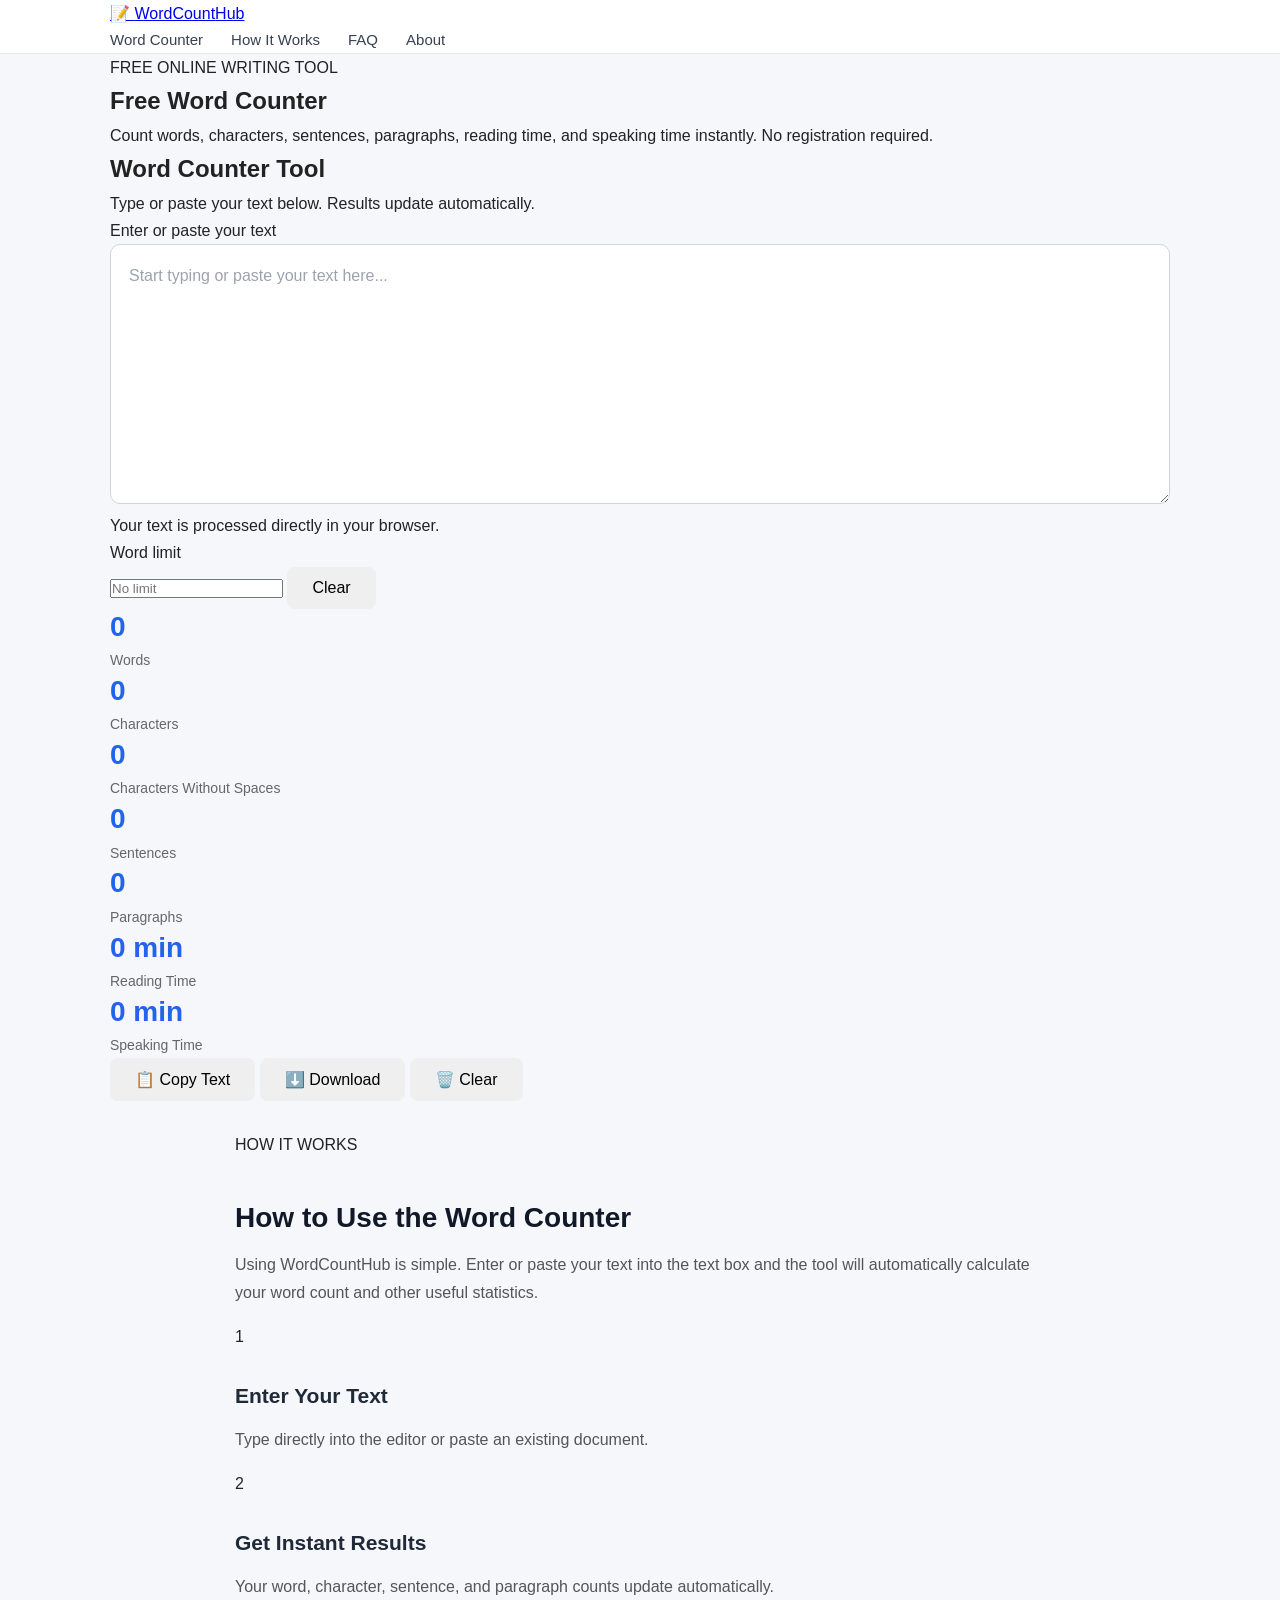
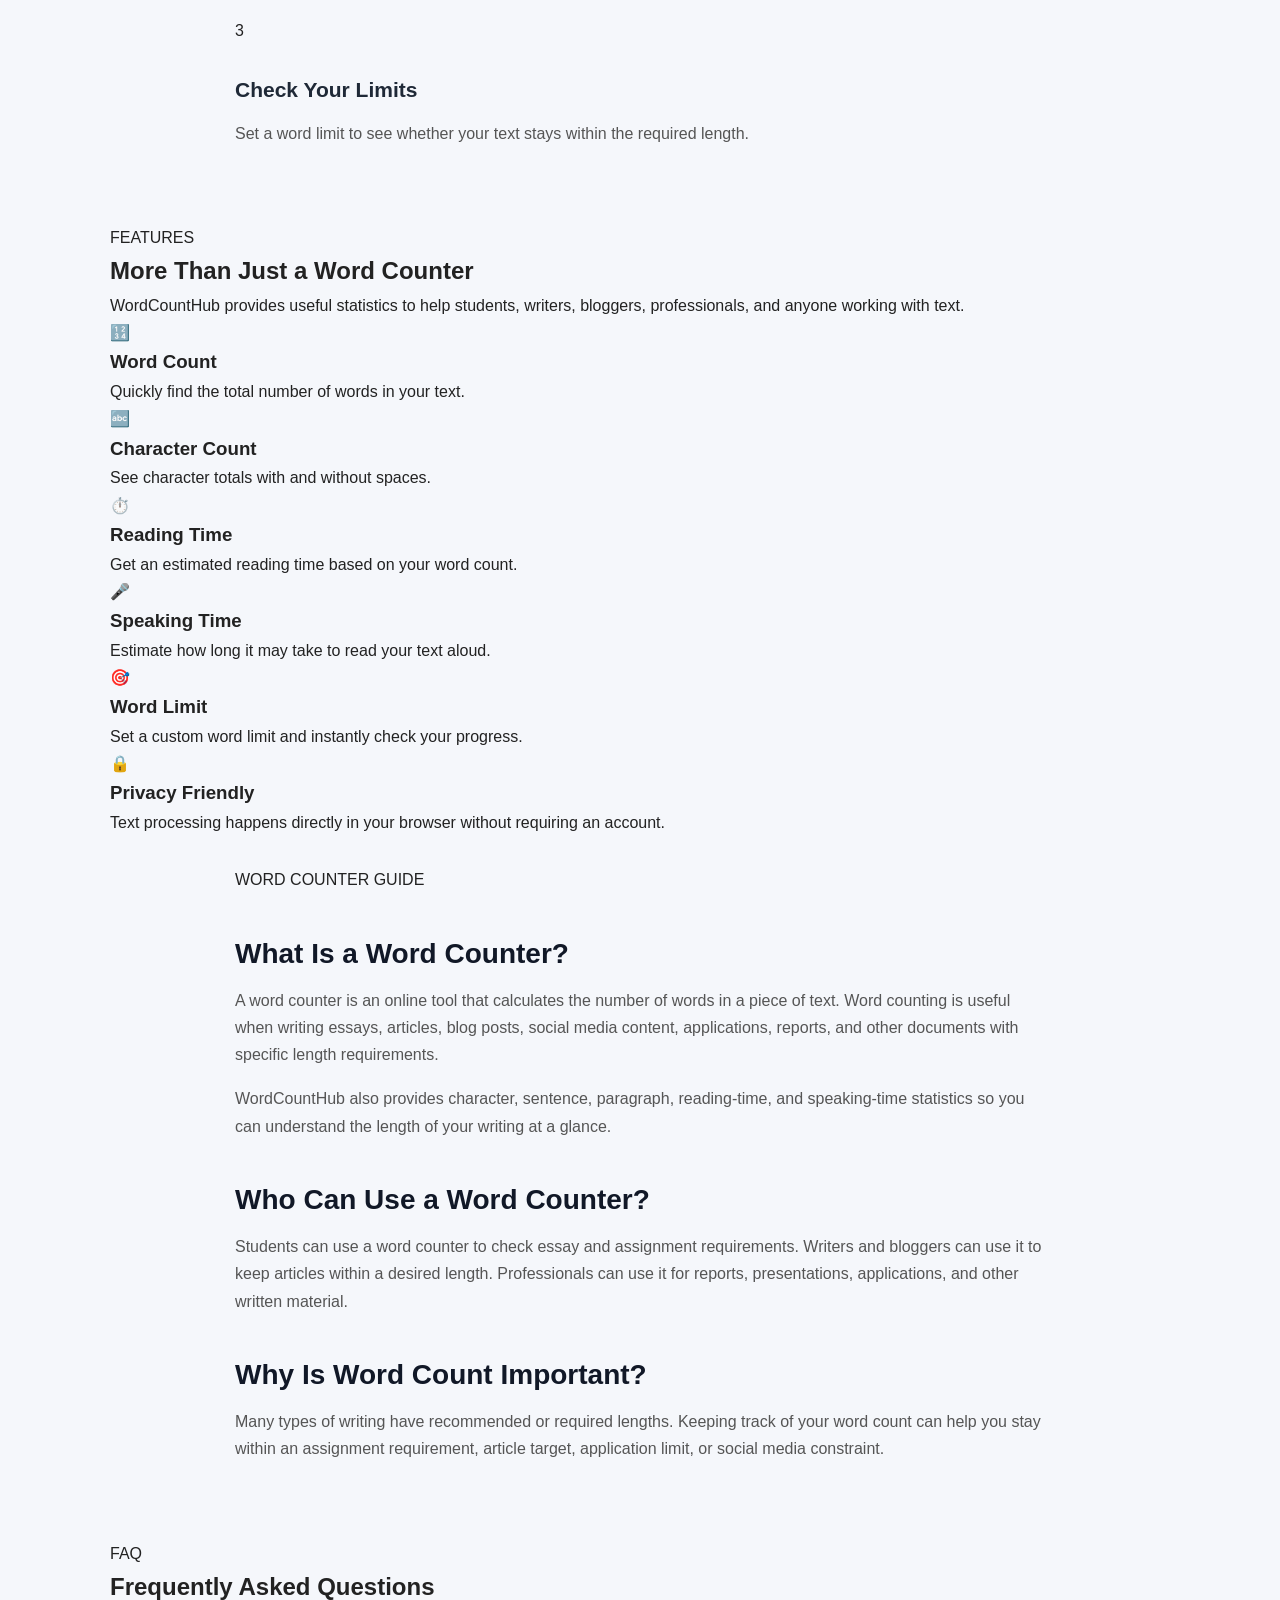
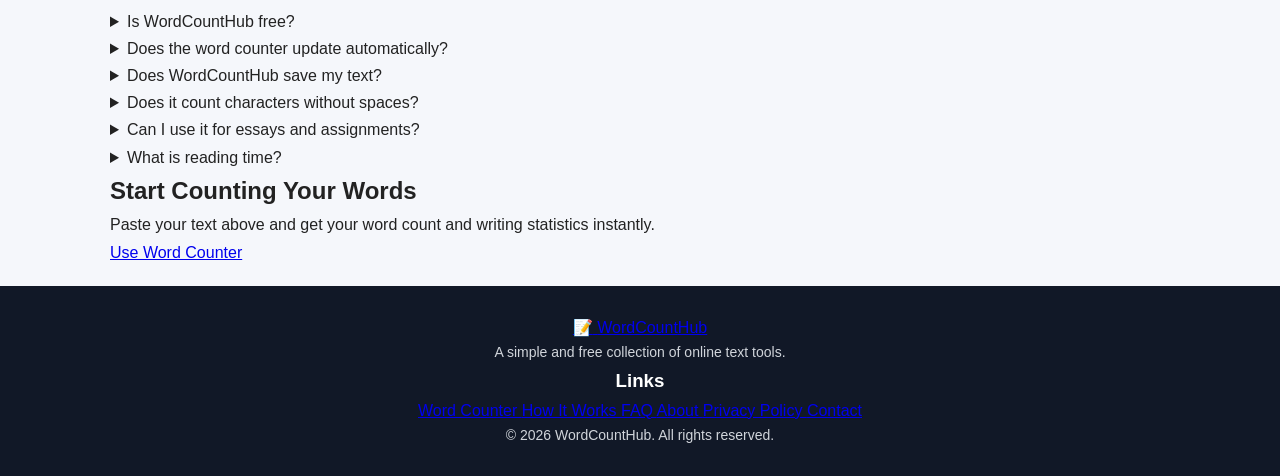
==== commit 2df36e0e: "Revise index.html for SEO and content clarity Updated title and meta description for SEO. Enhanced O" ====
--- a/index.html
+++ b/index.html
@@ -1,130 +1,456 @@
 <!DOCTYPE html>
 <html lang="en">
-
 <head>
     <meta charset="UTF-8">
 
     <meta name="viewport" content="width=device-width, initial-scale=1.0">
 
-    <title>Free Word Counter Tool Online</title>
-
-    <meta name="description"
-        content="Use our free word counter tool to count words, characters, sentences, and paragraphs quickly. Simple, accurate, and easy to use.">
-
-    <meta name="robots" content="index, follow">
-
-    <link rel="stylesheet" href="style.css">
+    <title>Free Word Counter - Count Words & Characters Online | WordCountHub</title>
+
+    <meta
+        name="description"
+        content="Free online word counter to instantly count words, characters, sentences, and paragraphs. Check reading time, speaking time, and word limits with WordCountHub."
+    >
+
+    <meta
+        name="robots"
+        content="index, follow"
+    >
+
+    <link
+        rel="canonical"
+        href="https://wordcounthub.github.io/word-counter/"
+    >
+
+    <!-- Open Graph -->
+    <meta
+        property="og:title"
+        content="Free Word Counter - Count Words & Characters Online"
+    >
+
+    <meta
+        property="og:description"
+        content="Count words, characters, sentences, paragraphs, reading time, and more with our free online word counter."
+    >
+
+    <meta
+        property="og:url"
+        content="https://wordcounthub.github.io/word-counter/"
+    >
+
+    <meta
+        property="og:type"
+        content="website"
+    >
+
+    <meta
+        property="og:site_name"
+        content="WordCountHub"
+    >
+
+    <!-- Twitter / X -->
+    <meta
+        name="twitter:card"
+        content="summary"
+    >
+
+    <meta
+        name="twitter:title"
+        content="Free Word Counter - WordCountHub"
+    >
+
+    <meta
+        name="twitter:description"
+        content="Count words, characters, sentences, paragraphs, and reading time instantly."
+    >
+
+    <!-- Theme -->
+    <meta
+        name="theme-color"
+        content="#2563eb"
+    >
+
+    <!-- Favicon -->
+    <link
+        rel="icon"
+        href="data:image/svg+xml,%3Csvg xmlns='http://www.w3.org/2000/svg' viewBox='0 0 100 100'%3E%3Ctext y='.9em' font-size='90'%3E📝%3C/text%3E%3C/svg%3E"
+    >
+
+    <!-- Stylesheet -->
+    <link
+        rel="stylesheet"
+        href="style.css"
+    >
+
+    <!-- Structured Data -->
+    <script type="application/ld+json">
+    {
+        "@context": "https://schema.org",
+        "@type": "WebApplication",
+        "name": "WordCountHub Word Counter",
+        "url": "https://wordcounthub.github.io/word-counter/",
+        "applicationCategory": "UtilitiesApplication",
+        "operatingSystem": "Any",
+        "browserRequirements": "Requires JavaScript",
+        "description": "Free online word counter for counting words, characters, sentences, paragraphs, reading time, and speaking time.",
+        "offers": {
+            "@type": "Offer",
+            "price": "0",
+            "priceCurrency": "USD"
+        }
+    }
+    </script>
 </head>
 
 <body>
 
     <!-- Header -->
     <header class="site-header">
-
-        <div class="container header-container">
-
-            <div class="logo">
-                <a href="./">WordCountHub</a>
-            </div>
-
-            <nav class="main-nav">
-                <a href="./">Home</a>
+        <div class="container header-inner">
+
+            <a
+                href="./"
+                class="logo"
+                aria-label="WordCountHub Home"
+            >
+                <span class="logo-icon">📝</span>
+                <span>WordCount<span class="logo-accent">Hub</span></span>
+            </a>
+
+            <nav
+                class="main-nav"
+                aria-label="Main navigation"
+            >
+                <a href="./">Word Counter</a>
                 <a href="#how-it-works">How It Works</a>
+                <a href="#faq">FAQ</a>
+                <a href="about.html">About</a>
             </nav>
 
         </div>
-
     </header>
 
 
     <!-- Main Content -->
     <main>
 
-
-        <!-- Hero Section -->
-        <section class="hero">
+        <!-- Hero -->
+        <section class="hero-section">
 
             <div class="container">
 
-                <h1>Free Word Counter Tool Online</h1>
-
-                <p>
-                    Quickly count words, characters, sentences, and paragraphs
-                    with our free online word counter. Simply enter or paste
-                    your text below to get instant results.
-                </p>
-
-            </div>
-
-        </section>
-
-
-        <!-- Word Counter Tool -->
-        <section class="tool-section">
-
-            <div class="container">
-
-                <div class="tool-card">
-
-                    <h2>Word Counter</h2>
-
-                    <p class="tool-intro">
-                        Enter or paste your text below and click the
-                        <strong>Count Words</strong> button to see your results.
+                <div class="hero-content">
+
+                    <span class="eyebrow">
+                        FREE ONLINE WRITING TOOL
+                    </span>
+
+                    <h1>
+                        Free Word Counter
+                    </h1>
+
+                    <p class="hero-description">
+                        Count words, characters, sentences, paragraphs,
+                        reading time, and speaking time instantly.
+                        No registration required.
                     </p>
 
-
-                    <textarea
-                        id="text"
-                        placeholder="Type or paste your text here..."
-                    ></textarea>
+                </div>
+
+
+                <!-- Tool -->
+                <section
+                    class="counter-card"
+                    aria-labelledby="tool-heading"
+                >
+
+                    <div class="tool-header">
+
+                        <div>
+                            <h2 id="tool-heading">
+                                Word Counter Tool
+                            </h2>
+
+                            <p>
+                                Type or paste your text below.
+                                Results update automatically.
+                            </p>
+                        </div>
+
+                    </div>
+
+
+                    <!-- Text Area -->
+                    <div class="textarea-wrapper">
+
+                        <label
+                            for="textInput"
+                            class="sr-only"
+                        >
+                            Enter or paste your text
+                        </label>
+
+                        <textarea
+                            id="textInput"
+                            placeholder="Start typing or paste your text here..."
+                            spellcheck="true"
+                            aria-describedby="text-help"
+                        ></textarea>
+
+                        <p
+                            id="text-help"
+                            class="textarea-help"
+                        >
+                            Your text is processed directly in your browser.
+                        </p>
+
+                    </div>
+
+
+                    <!-- Word Limit -->
+                    <div class="word-limit-row">
+
+                        <label for="wordLimit">
+                            Word limit
+                        </label>
+
+                        <div class="limit-input-wrapper">
+
+                            <input
+                                type="number"
+                                id="wordLimit"
+                                min="0"
+                                placeholder="No limit"
+                                inputmode="numeric"
+                                aria-label="Word limit"
+                            >
+
+                            <button
+                                type="button"
+                                id="clearLimit"
+                                class="small-button"
+                                aria-label="Clear word limit"
+                            >
+                                Clear
+                            </button>
+
+                        </div>
+
+                    </div>
+
+
+                    <!-- Word Limit Status -->
+                    <div
+                        id="limitStatus"
+                        class="limit-status"
+                        aria-live="polite"
+                    ></div>
 
 
                     <!-- Statistics -->
-                    <div class="stats">
-
-                        <div class="stat-box">
-                            <span class="stat-number" id="wordCount">0</span>
-                            <span class="stat-label">Words</span>
-                        </div>
-
-                        <div class="stat-box">
-                            <span class="stat-number" id="characterCount">0</span>
-                            <span class="stat-label">Characters</span>
-                        </div>
-
-                        <div class="stat-box">
-                            <span class="stat-number" id="sentenceCount">0</span>
-                            <span class="stat-label">Sentences</span>
-                        </div>
-
-                        <div class="stat-box">
-                            <span class="stat-number" id="paragraphCount">0</span>
-                            <span class="stat-label">Paragraphs</span>
+                    <div
+                        class="stats-grid"
+                        aria-live="polite"
+                    >
+
+                        <div class="stat-card primary-stat">
+                            <span
+                                class="stat-number"
+                                id="wordCount"
+                            >0</span>
+
+                            <span class="stat-label">
+                                Words
+                            </span>
+                        </div>
+
+
+                        <div class="stat-card">
+                            <span
+                                class="stat-number"
+                                id="characterCount"
+                            >0</span>
+
+                            <span class="stat-label">
+                                Characters
+                            </span>
+                        </div>
+
+
+                        <div class="stat-card">
+                            <span
+                                class="stat-number"
+                                id="characterNoSpaceCount"
+                            >0</span>
+
+                            <span class="stat-label">
+                                Characters Without Spaces
+                            </span>
+                        </div>
+
+
+                        <div class="stat-card">
+                            <span
+                                class="stat-number"
+                                id="sentenceCount"
+                            >0</span>
+
+                            <span class="stat-label">
+                                Sentences
+                            </span>
+                        </div>
+
+
+                        <div class="stat-card">
+                            <span
+                                class="stat-number"
+                                id="paragraphCount"
+                            >0</span>
+
+                            <span class="stat-label">
+                                Paragraphs
+                            </span>
+                        </div>
+
+
+                        <div class="stat-card">
+                            <span
+                                class="stat-number"
+                                id="readingTime"
+                            >0 min</span>
+
+                            <span class="stat-label">
+                                Reading Time
+                            </span>
+                        </div>
+
+
+                        <div class="stat-card">
+                            <span
+                                class="stat-number"
+                                id="speakingTime"
+                            >0 min</span>
+
+                            <span class="stat-label">
+                                Speaking Time
+                            </span>
                         </div>
 
                     </div>
 
 
                     <!-- Buttons -->
-                    <div class="button-group">
+                    <div class="tool-actions">
 
                         <button
-                            class="count-button"
-                            onclick="countWords()"
+                            type="button"
+                            id="copyButton"
+                            class="button button-primary"
                         >
-                            Count Words
+                            <span>📋</span>
+                            Copy Text
                         </button>
 
                         <button
-                            class="clear-button"
-                            onclick="clearText()"
+                            type="button"
+                            id="downloadButton"
+                            class="button button-secondary"
                         >
+                            <span>⬇️</span>
+                            Download
+                        </button>
+
+                        <button
+                            type="button"
+                            id="clearButton"
+                            class="button button-danger"
+                        >
+                            <span>🗑️</span>
                             Clear
                         </button>
 
                     </div>
 
+
+                    <p
+                        id="actionMessage"
+                        class="action-message"
+                        aria-live="polite"
+                    ></p>
+
+                </section>
+
+            </div>
+
+        </section>
+
+
+        <!-- How It Works -->
+        <section
+            id="how-it-works"
+            class="content-section"
+        >
+
+            <div class="container narrow-container">
+
+                <span class="section-label">
+                    HOW IT WORKS
+                </span>
+
+                <h2>
+                    How to Use the Word Counter
+                </h2>
+
+                <p>
+                    Using WordCountHub is simple. Enter or paste your
+                    text into the text box and the tool will automatically
+                    calculate your word count and other useful statistics.
+                </p>
+
+
+                <div class="steps-grid">
+
+                    <div class="step-card">
+                        <span class="step-number">1</span>
+
+                        <h3>
+                            Enter Your Text
+                        </h3>
+
+                        <p>
+                            Type directly into the editor or paste
+                            an existing document.
+                        </p>
+                    </div>
+
+
+                    <div class="step-card">
+                        <span class="step-number">2</span>
+
+                        <h3>
+                            Get Instant Results
+                        </h3>
+
+                        <p>
+                            Your word, character, sentence, and paragraph
+                            counts update automatically.
+                        </p>
+                    </div>
+
+
+                    <div class="step-card">
+                        <span class="step-number">3</span>
+
+                        <h3>
+                            Check Your Limits
+                        </h3>
+
+                        <p>
+                            Set a word limit to see whether your text
+                            stays within the required length.
+                        </p>
+                    </div>
+
                 </div>
 
             </div>
@@ -132,289 +458,332 @@
         </section>
 
 
-        <!-- Detailed Content -->
-        <section class="content-section" id="how-it-works">
+        <!-- Features -->
+        <section class="features-section">
 
             <div class="container">
 
-
-                <!-- How to Use -->
-                <h2>How to Use Our Free Word Counter Tool</h2>
+                <div class="section-heading">
+
+                    <span class="section-label">
+                        FEATURES
+                    </span>
+
+                    <h2>
+                        More Than Just a Word Counter
+                    </h2>
+
+                    <p>
+                        WordCountHub provides useful statistics to help
+                        students, writers, bloggers, professionals,
+                        and anyone working with text.
+                    </p>
+
+                </div>
+
+
+                <div class="features-grid">
+
+                    <article class="feature-card">
+                        <div class="feature-icon">🔢</div>
+
+                        <h3>
+                            Word Count
+                        </h3>
+
+                        <p>
+                            Quickly find the total number of words
+                            in your text.
+                        </p>
+                    </article>
+
+
+                    <article class="feature-card">
+                        <div class="feature-icon">🔤</div>
+
+                        <h3>
+                            Character Count
+                        </h3>
+
+                        <p>
+                            See character totals with and without spaces.
+                        </p>
+                    </article>
+
+
+                    <article class="feature-card">
+                        <div class="feature-icon">⏱️</div>
+
+                        <h3>
+                            Reading Time
+                        </h3>
+
+                        <p>
+                            Get an estimated reading time based on
+                            your word count.
+                        </p>
+                    </article>
+
+
+                    <article class="feature-card">
+                        <div class="feature-icon">🎤</div>
+
+                        <h3>
+                            Speaking Time
+                        </h3>
+
+                        <p>
+                            Estimate how long it may take to read
+                            your text aloud.
+                        </p>
+                    </article>
+
+
+                    <article class="feature-card">
+                        <div class="feature-icon">🎯</div>
+
+                        <h3>
+                            Word Limit
+                        </h3>
+
+                        <p>
+                            Set a custom word limit and instantly
+                            check your progress.
+                        </p>
+                    </article>
+
+
+                    <article class="feature-card">
+                        <div class="feature-icon">🔒</div>
+
+                        <h3>
+                            Privacy Friendly
+                        </h3>
+
+                        <p>
+                            Text processing happens directly in your
+                            browser without requiring an account.
+                        </p>
+                    </article>
+
+                </div>
+
+            </div>
+
+        </section>
+
+
+        <!-- What Is a Word Counter -->
+        <section class="content-section">
+
+            <div class="container narrow-container">
+
+                <span class="section-label">
+                    WORD COUNTER GUIDE
+                </span>
+
+                <h2>
+                    What Is a Word Counter?
+                </h2>
 
                 <p>
-                    Our free word counter tool makes it easy to check the
-                    length of your writing within seconds. Whether you are
-                    writing an article, blog post, essay, assignment, social
-                    media post, or any other type of content, you can use this
-                    tool to quickly count your words and characters.
+                    A word counter is an online tool that calculates
+                    the number of words in a piece of text. Word counting
+                    is useful when writing essays, articles, blog posts,
+                    social media content, applications, reports, and
+                    other documents with specific length requirements.
                 </p>
 
                 <p>
-                    Simply type or paste your text into the text box above and
-                    click the <strong>Count Words</strong> button. The tool will
-                    instantly show you the total number of words, characters,
-                    sentences, and paragraphs in your text.
+                    WordCountHub also provides character, sentence,
+                    paragraph, reading-time, and speaking-time statistics
+                    so you can understand the length of your writing
+                    at a glance.
                 </p>
 
 
-                <!-- Steps -->
-                <h3>Follow These Simple Steps</h3>
+                <h2>
+                    Who Can Use a Word Counter?
+                </h2>
 
                 <p>
-                    Using the word counter is simple. Just follow these steps:
+                    Students can use a word counter to check essay and
+                    assignment requirements. Writers and bloggers can
+                    use it to keep articles within a desired length.
+                    Professionals can use it for reports, presentations,
+                    applications, and other written material.
                 </p>
 
-                <ul>
-
-                    <li>
-                        Type your text directly into the text box.
-                    </li>
-
-                    <li>
-                        Paste an article, essay, or any other written content.
-                    </li>
-
-                    <li>
-                        Click the <strong>Count Words</strong> button.
-                    </li>
-
-                    <li>
-                        Check your total words, characters, sentences, and
-                        paragraphs.
-                    </li>
-
-                    <li>
-                        Click <strong>Clear</strong> when you want to start
-                        again.
-                    </li>
-
-                </ul>
-
-
-                <!-- What Is a Word Counter -->
-                <h2>What Is a Word Counter?</h2>
+
+                <h2>
+                    Why Is Word Count Important?
+                </h2>
 
                 <p>
-                    A word counter is an online tool that counts the number of
-                    words in written text. It can be useful when you need to
-                    meet a specific word limit or simply want to understand
-                    how long your content is.
+                    Many types of writing have recommended or required
+                    lengths. Keeping track of your word count can help
+                    you stay within an assignment requirement, article
+                    target, application limit, or social media constraint.
                 </p>
 
-                <p>
-                    Instead of counting words manually, you can paste your text
-                    into our free word counter and get the results instantly.
-                    The tool also counts characters, sentences, and paragraphs,
-                    giving you a quick overview of your content.
-                </p>
-
-
-                <!-- Why Use -->
-                <h2>Why Use a Word Counter?</h2>
-
-                <p>
-                    Knowing the length of your content can be important for
-                    many types of writing. Students may need to follow an
-                    assignment word limit, while bloggers and writers may want
-                    to keep their articles within a specific length.
-                </p>
-
-                <p>
-                    A word counter can also help you review your content before
-                    publishing it. By checking the number of words, characters,
-                    sentences, and paragraphs, you can better understand the
-                    structure and length of your writing.
-                </p>
-
-
-                <!-- Benefits -->
-                <h3>Our Word Counter Can Help You:</h3>
-
-                <ul>
-
-                    <li>
-                        Check the total number of words in your content.
-                    </li>
-
-                    <li>
-                        Count characters quickly and easily.
-                    </li>
-
-                    <li>
-                        See how many sentences your text contains.
-                    </li>
-
-                    <li>
-                        Count the number of paragraphs in your writing.
-                    </li>
-
-                    <li>
-                        Check whether your content meets a required word limit.
-                    </li>
-
-                    <li>
-                        Review articles, essays, assignments, and other written
-                        content.
-                    </li>
-
-                </ul>
-
-
-                <!-- Who Can Use -->
-                <h2>Who Can Use This Word Counter?</h2>
-
-                <p>
-                    This tool is designed for anyone who needs to check the
-                    length of written content. You do not need to install any
-                    software or create an account to use it.
-                </p>
-
-                <ul>
-
-                    <li>
-                        <strong>Students:</strong>
-                        Check essay and assignment word counts.
-                    </li>
-
-                    <li>
-                        <strong>Bloggers:</strong>
-                        Check the length of blog posts and articles.
-                    </li>
-
-                    <li>
-                        <strong>Writers:</strong>
-                        Keep writing within a specific word limit.
-                    </li>
-
-                    <li>
-                        <strong>Freelancers:</strong>
-                        Check content before delivering it to clients.
-                    </li>
-
-                    <li>
-                        <strong>Teachers:</strong>
-                        Quickly review the length of written work.
-                    </li>
-
-                    <li>
-                        <strong>Content creators:</strong>
-                        Check text before publishing online.
-                    </li>
-
-                </ul>
-
-
-                <!-- Example -->
-                <h2>Word Count Example</h2>
-
-                <p>
-                    For example, if you paste a short paragraph into the tool,
-                    it will automatically analyze the text and display the
-                    number of words, characters, sentences, and paragraphs.
-                    This makes it easier to check your content without
-                    manually counting anything.
-                </p>
-
-                <p>
-                    You can use the tool as many times as you need. Simply
-                    replace the existing text with new content and click
-                    <strong>Count Words</strong> again to get updated results.
-                </p>
-
-
-                <!-- Simple and Free -->
-                <h2>Free, Simple, and Easy to Use</h2>
-
-                <p>
-                    Our word counter is designed with simplicity in mind. The
-                    interface is easy to understand, so beginners can use it
-                    without any technical knowledge. Just enter your text,
-                    click the button, and view your results.
-                </p>
-
-                <p>
-                    Whether you are checking a short paragraph or a longer
-                    piece of content, this tool gives you a quick way to
-                    understand the basic statistics of your writing.
-                </p>
-
-
-                <!-- FAQ -->
-                <h2>Frequently Asked Questions</h2>
-
-                <p>
-                    Here are some common questions about using our free online
-                    word counter. These answers can help you understand how
-                    the tool works and how it can help with different types
-                    of writing.
-                </p>
-
-
-                <h3>What is a word counter?</h3>
-
-                <p>
-                    A word counter is an online tool that calculates the number
-                    of words in your text. It can also help you check
-                    characters, sentences, and paragraphs. This is useful when
-                    you need to meet a specific word limit.
-                </p>
-
-
-                <h3>How does this word counter work?</h3>
-
-                <p>
-                    Simply type or paste your text into the text box and click
-                    the <strong>Count Words</strong> button. The tool analyzes
-                    your text and immediately displays the number of words,
-                    characters, sentences, and paragraphs.
-                </p>
-
-
-                <h3>Is this word counter free to use?</h3>
-
-                <p>
-                    Yes, you can use this word counter for free. You do not
-                    need to install software or create an account to check
-                    the length of your text.
-                </p>
-
-
-                <h3>Can I count characters with this tool?</h3>
-
-                <p>
-                    Yes. Along with the word count, the tool also displays the
-                    total number of characters in your text. This can be useful
-                    when you need to stay within a character limit.
-                </p>
-
-
-                <h3>Who can use a word counter?</h3>
-
-                <p>
-                    Anyone can use a word counter to check the length of their
-                    writing. Students, bloggers, writers, freelancers,
-                    teachers, and content creators can all use it for different
-                    types of content.
-                </p>
-
-
-                <h3>Can I use this tool for essays and assignments?</h3>
-
-                <p>
-                    Yes. Students can use the tool to check whether an essay,
-                    assignment, or other written work meets a required word
-                    count. It provides a quick way to check the length before
-                    submitting your work.
-                </p>
-
-
-                <h3>Does the word counter count sentences and paragraphs?</h3>
-
-                <p>
-                    Yes. The tool also shows the number of sentences and
-                    paragraphs in the text you enter. This gives you a simple
-                    overview of the structure of your writing.
-                </p>
+            </div>
+
+        </section>
+
+
+        <!-- FAQ -->
+        <section
+            id="faq"
+            class="faq-section"
+        >
+
+            <div class="container narrow-container">
+
+                <div class="section-heading">
+
+                    <span class="section-label">
+                        FAQ
+                    </span>
+
+                    <h2>
+                        Frequently Asked Questions
+                    </h2>
+
+                </div>
+
+
+                <div class="faq-list">
+
+                    <details class="faq-item">
+
+                        <summary>
+                            Is WordCountHub free?
+                        </summary>
+
+                        <div class="faq-answer">
+                            <p>
+                                Yes. WordCountHub's word counter is
+                                free to use and does not require an account.
+                            </p>
+                        </div>
+
+                    </details>
+
+
+                    <details class="faq-item">
+
+                        <summary>
+                            Does the word counter update automatically?
+                        </summary>
+
+                        <div class="faq-answer">
+                            <p>
+                                Yes. The statistics update automatically
+                                as you type or paste text into the editor.
+                            </p>
+                        </div>
+
+                    </details>
+
+
+                    <details class="faq-item">
+
+                        <summary>
+                            Does WordCountHub save my text?
+                        </summary>
+
+                        <div class="faq-answer">
+                            <p>
+                                The word-counting calculations are performed
+                                directly in your browser. The tool does not
+                                require you to create an account or send your
+                                text to a server for counting.
+                            </p>
+                        </div>
+
+                    </details>
+
+
+                    <details class="faq-item">
+
+                        <summary>
+                            Does it count characters without spaces?
+                        </summary>
+
+                        <div class="faq-answer">
+                            <p>
+                                Yes. The tool displays both total characters
+                                and characters excluding whitespace.
+                            </p>
+                        </div>
+
+                    </details>
+
+
+                    <details class="faq-item">
+
+                        <summary>
+                            Can I use it for essays and assignments?
+                        </summary>
+
+                        <div class="faq-answer">
+                            <p>
+                                Yes. You can paste your essay or assignment
+                                into the editor and use the word counter
+                                and optional word limit to check its length.
+                            </p>
+                        </div>
+
+                    </details>
+
+
+                    <details class="faq-item">
+
+                        <summary>
+                            What is reading time?
+                        </summary>
+
+                        <div class="faq-answer">
+                            <p>
+                                Reading time is an estimate based on the
+                                number of words in your text and an average
+                                reading speed.
+                            </p>
+                        </div>
+
+                    </details>
+
+                </div>
+
+            </div>
+
+        </section>
+
+
+        <!-- Final CTA -->
+        <section class="cta-section">
+
+            <div class="container">
+
+                <div class="cta-card">
+
+                    <h2>
+                        Start Counting Your Words
+                    </h2>
+
+                    <p>
+                        Paste your text above and get your word count
+                        and writing statistics instantly.
+                    </p>
+
+                    <a
+                        href="#tool-heading"
+                        class="cta-button"
+                    >
+                        Use Word Counter
+                    </a>
+
+                </div>
 
             </div>
 
@@ -426,11 +795,69 @@
     <!-- Footer -->
     <footer class="site-footer">
 
-        <div class="container">
-
-            <p>
-                © 2026 WordCountHub. All rights reserved.
-            </p>
+        <div class="container footer-inner">
+
+            <div class="footer-brand">
+
+                <a
+                    href="./"
+                    class="logo footer-logo"
+                >
+                    <span class="logo-icon">📝</span>
+                    <span>WordCount<span class="logo-accent">Hub</span></span>
+                </a>
+
+                <p>
+                    A simple and free collection of online text tools.
+                </p>
+
+            </div>
+
+
+            <div class="footer-links">
+
+                <h3>
+                    Links
+                </h3>
+
+                <a href="./">
+                    Word Counter
+                </a>
+
+                <a href="#how-it-works">
+                    How It Works
+                </a>
+
+                <a href="#faq">
+                    FAQ
+                </a>
+
+                <a href="about.html">
+                    About
+                </a>
+
+                <a href="privacy-policy.html">
+                    Privacy Policy
+                </a>
+
+                <a href="contact.html">
+                    Contact
+                </a>
+
+            </div>
+
+        </div>
+
+
+        <div class="footer-bottom">
+
+            <div class="container">
+
+                <p>
+                    © 2026 WordCountHub. All rights reserved.
+                </p>
+
+            </div>
 
         </div>
 
@@ -441,5 +868,4 @@
     <script src="script.js"></script>
 
 </body>
-
 </html>
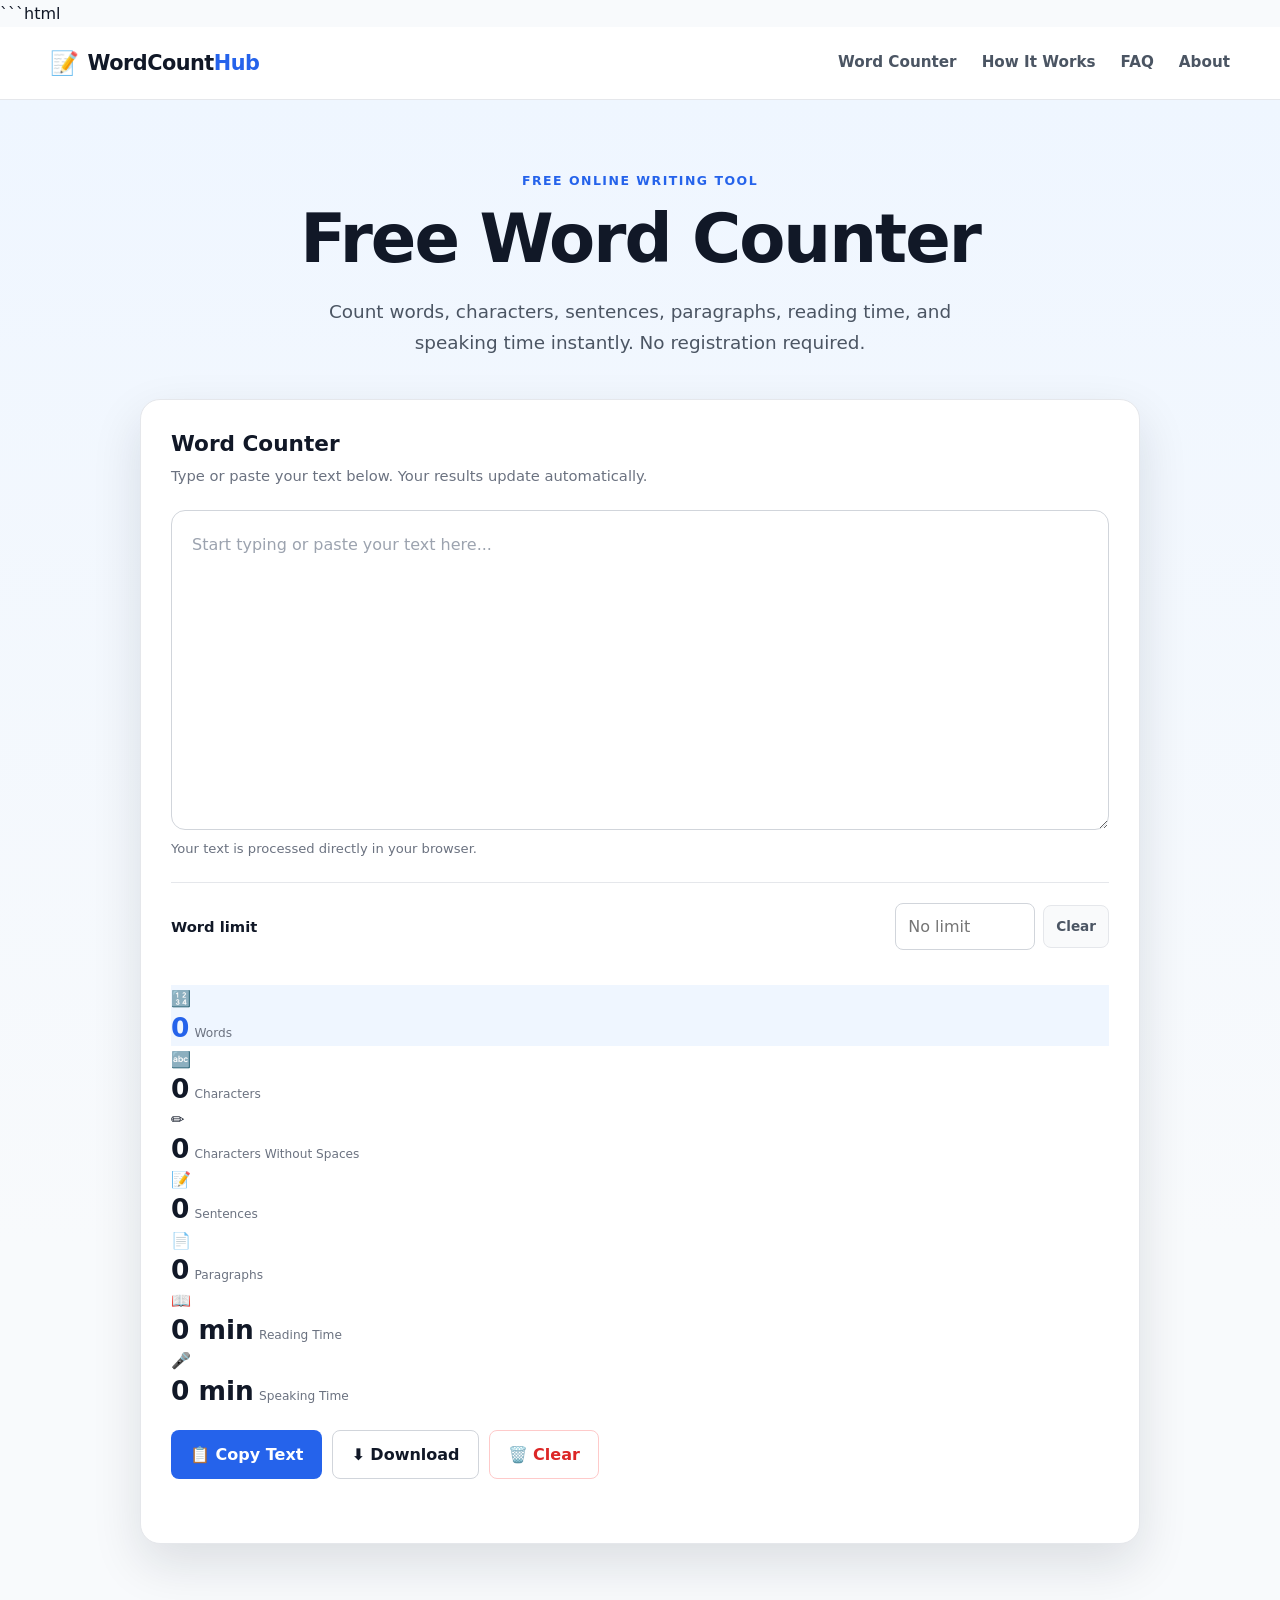
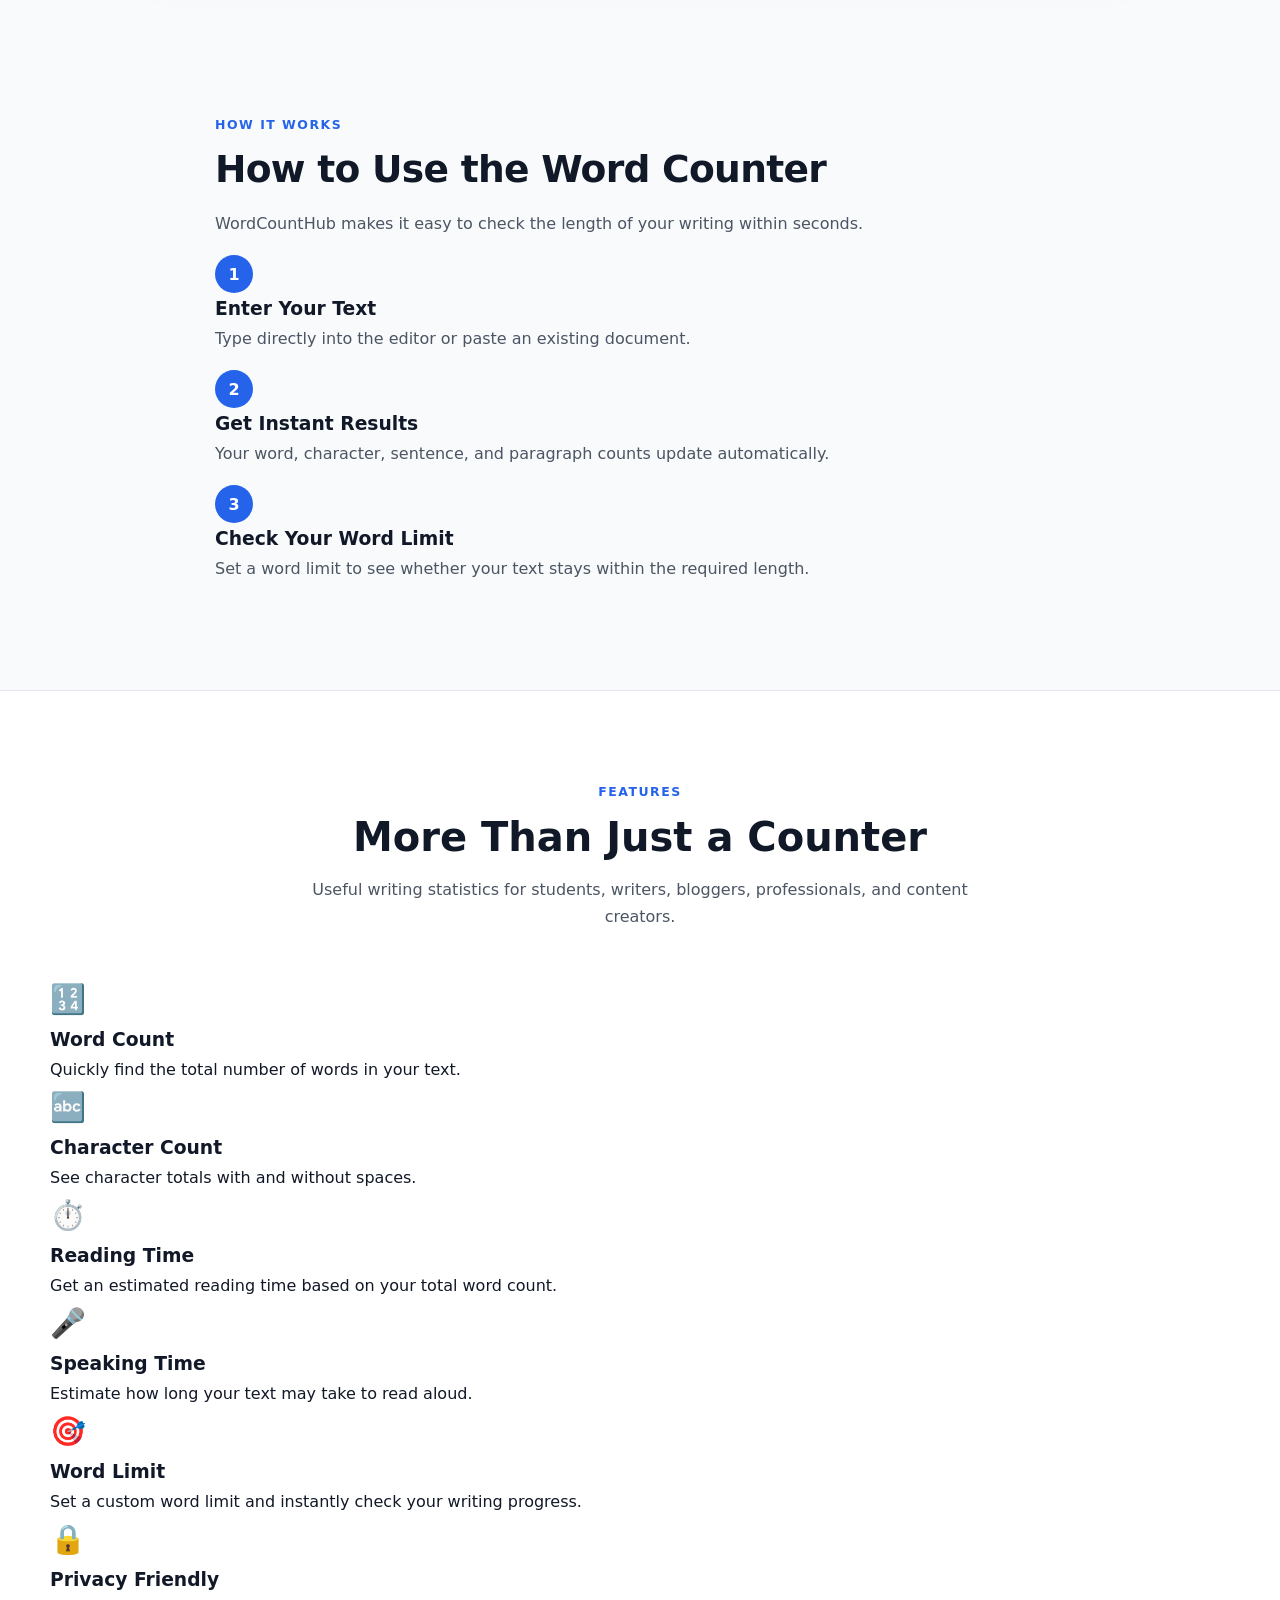
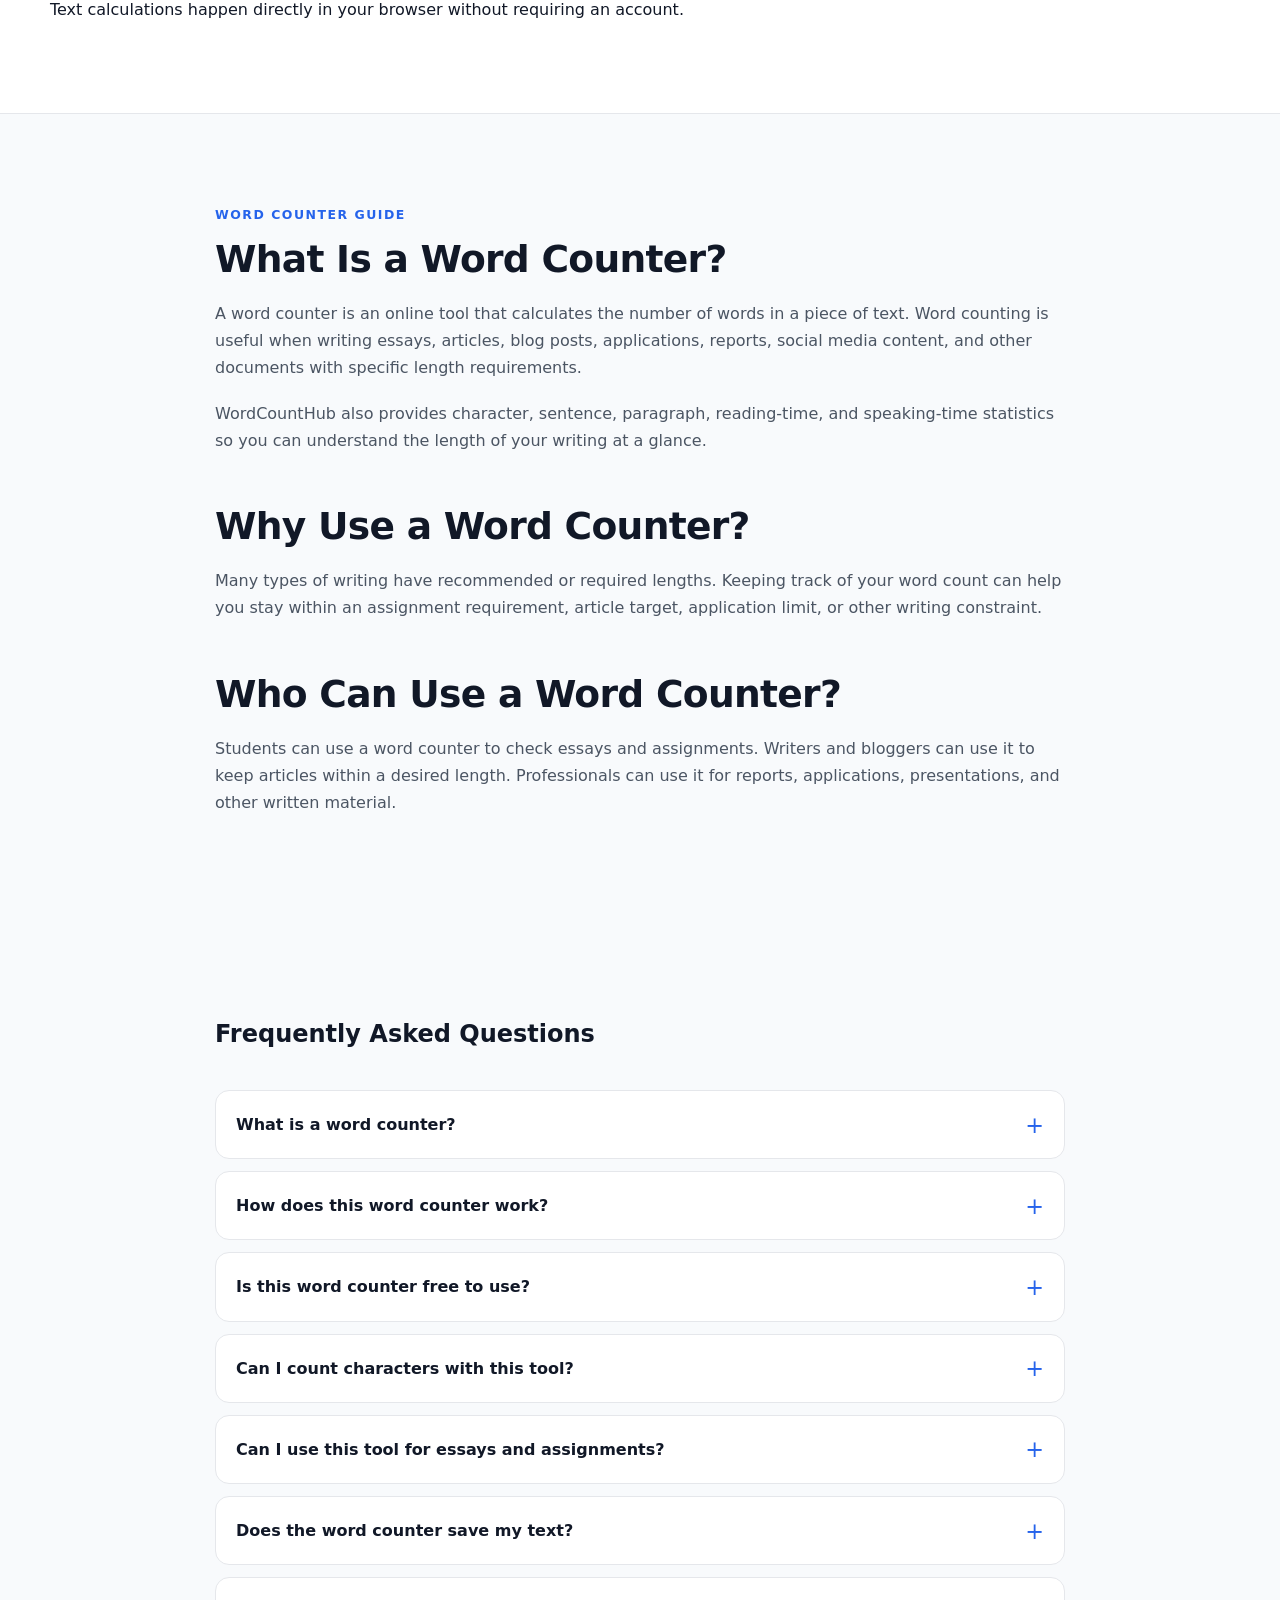
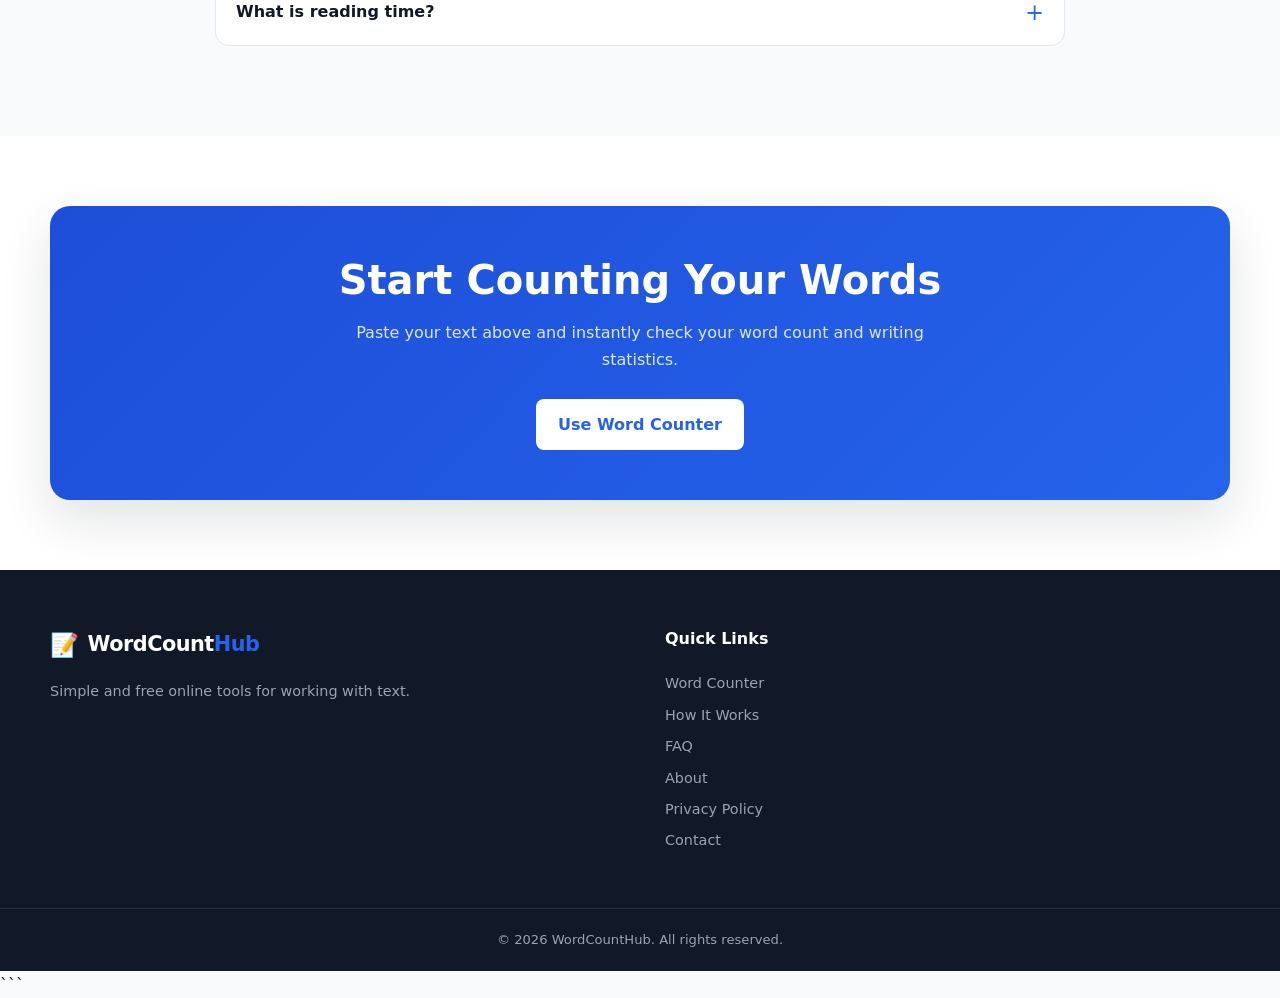
==== commit 0c996ebc: "Update print statement from 'Hello' to 'Goodbye'" ====
--- a/index.html
+++ b/index.html
@@ -1,6 +1,9 @@
+```html
 <!DOCTYPE html>
 <html lang="en">
+
 <head>
+
     <meta charset="UTF-8">
 
     <meta name="viewport" content="width=device-width, initial-scale=1.0">
@@ -9,7 +12,7 @@
 
     <meta
         name="description"
-        content="Free online word counter to instantly count words, characters, sentences, and paragraphs. Check reading time, speaking time, and word limits with WordCountHub."
+        content="Free online word counter to count words, characters, sentences, paragraphs, reading time, and speaking time. Fast, simple, and easy to use."
     >
 
     <meta
@@ -30,7 +33,7 @@
 
     <meta
         property="og:description"
-        content="Count words, characters, sentences, paragraphs, reading time, and more with our free online word counter."
+        content="Count words, characters, sentences, paragraphs, reading time, and speaking time instantly with WordCountHub."
     >
 
     <meta
@@ -64,7 +67,6 @@
         content="Count words, characters, sentences, paragraphs, and reading time instantly."
     >
 
-    <!-- Theme -->
     <meta
         name="theme-color"
         content="#2563eb"
@@ -76,7 +78,7 @@
         href="data:image/svg+xml,%3Csvg xmlns='http://www.w3.org/2000/svg' viewBox='0 0 100 100'%3E%3Ctext y='.9em' font-size='90'%3E📝%3C/text%3E%3C/svg%3E"
     >
 
-    <!-- Stylesheet -->
+    <!-- Styles -->
     <link
         rel="stylesheet"
         href="style.css"
@@ -100,772 +102,1042 @@
         }
     }
     </script>
+
 </head>
 
+
 <body>
 
-    <!-- Header -->
-    <header class="site-header">
-        <div class="container header-inner">
+
+<!-- =========================================
+     HEADER
+========================================= -->
+
+<header class="site-header">
+
+    <div class="container header-inner">
+
+        <a
+            href="./"
+            class="logo"
+            aria-label="WordCountHub Home"
+        >
+
+            <span class="logo-icon">📝</span>
+
+            <span>
+                WordCount<span class="logo-accent">Hub</span>
+            </span>
+
+        </a>
+
+
+        <nav
+            class="main-nav"
+            aria-label="Main navigation"
+        >
+
+            <a href="./">
+                Word Counter
+            </a>
+
+            <a href="#how-it-works">
+                How It Works
+            </a>
+
+            <a href="#faq">
+                FAQ
+            </a>
+
+            <a href="about.html">
+                About
+            </a>
+
+        </nav>
+
+    </div>
+
+</header>
+
+
+
+<!-- =========================================
+     MAIN
+========================================= -->
+
+<main>
+
+
+<!-- =========================================
+     HERO
+========================================= -->
+
+<section class="hero-section">
+
+    <div class="container">
+
+        <div class="hero-content">
+
+            <span class="eyebrow">
+                FREE ONLINE WRITING TOOL
+            </span>
+
+            <h1>
+                Free Word Counter
+            </h1>
+
+            <p class="hero-description">
+                Count words, characters, sentences, paragraphs,
+                reading time, and speaking time instantly.
+                No registration required.
+            </p>
+
+        </div>
+
+
+
+        <!-- =========================================
+             WORD COUNTER TOOL
+        ========================================= -->
+
+        <section
+            class="counter-card"
+            aria-labelledby="tool-heading"
+        >
+
+            <div class="tool-header">
+
+                <div>
+
+                    <h2 id="tool-heading">
+                        Word Counter
+                    </h2>
+
+                    <p>
+                        Type or paste your text below.
+                        Your results update automatically.
+                    </p>
+
+                </div>
+
+            </div>
+
+
+
+            <!-- Text Area -->
+
+            <div class="textarea-wrapper">
+
+                <label
+                    for="textInput"
+                    class="sr-only"
+                >
+                    Enter or paste your text
+                </label>
+
+                <textarea
+                    id="textInput"
+                    placeholder="Start typing or paste your text here..."
+                    spellcheck="true"
+                    aria-describedby="text-help"
+                ></textarea>
+
+                <p
+                    id="text-help"
+                    class="textarea-help"
+                >
+                    Your text is processed directly in your browser.
+                </p>
+
+            </div>
+
+
+
+            <!-- Word Limit -->
+
+            <div class="word-limit-row">
+
+                <label for="wordLimit">
+                    Word limit
+                </label>
+
+                <div class="limit-input-wrapper">
+
+                    <input
+                        type="number"
+                        id="wordLimit"
+                        min="1"
+                        placeholder="No limit"
+                        inputmode="numeric"
+                        aria-label="Word limit"
+                    >
+
+                    <button
+                        type="button"
+                        id="clearLimit"
+                        class="small-button"
+                    >
+                        Clear
+                    </button>
+
+                </div>
+
+            </div>
+
+
+            <div
+                id="limitStatus"
+                class="limit-status"
+                aria-live="polite"
+            ></div>
+
+
+
+            <!-- =========================================
+                 STATISTICS
+            ========================================= -->
+
+            <div
+                class="stats-list"
+                aria-live="polite"
+            >
+
+
+                <div class="stat-row primary-stat">
+
+                    <div class="stat-icon">
+                        🔢
+                    </div>
+
+                    <div class="stat-content">
+
+                        <span
+                            class="stat-number"
+                            id="wordCount"
+                        >
+                            0
+                        </span>
+
+                        <span class="stat-label">
+                            Words
+                        </span>
+
+                    </div>
+
+                </div>
+
+
+
+                <div class="stat-row">
+
+                    <div class="stat-icon">
+                        🔤
+                    </div>
+
+                    <div class="stat-content">
+
+                        <span
+                            class="stat-number"
+                            id="characterCount"
+                        >
+                            0
+                        </span>
+
+                        <span class="stat-label">
+                            Characters
+                        </span>
+
+                    </div>
+
+                </div>
+
+
+
+                <div class="stat-row">
+
+                    <div class="stat-icon">
+                        ✏️
+                    </div>
+
+                    <div class="stat-content">
+
+                        <span
+                            class="stat-number"
+                            id="characterNoSpaceCount"
+                        >
+                            0
+                        </span>
+
+                        <span class="stat-label">
+                            Characters Without Spaces
+                        </span>
+
+                    </div>
+
+                </div>
+
+
+
+                <div class="stat-row">
+
+                    <div class="stat-icon">
+                        📝
+                    </div>
+
+                    <div class="stat-content">
+
+                        <span
+                            class="stat-number"
+                            id="sentenceCount"
+                        >
+                            0
+                        </span>
+
+                        <span class="stat-label">
+                            Sentences
+                        </span>
+
+                    </div>
+
+                </div>
+
+
+
+                <div class="stat-row">
+
+                    <div class="stat-icon">
+                        📄
+                    </div>
+
+                    <div class="stat-content">
+
+                        <span
+                            class="stat-number"
+                            id="paragraphCount"
+                        >
+                            0
+                        </span>
+
+                        <span class="stat-label">
+                            Paragraphs
+                        </span>
+
+                    </div>
+
+                </div>
+
+
+
+                <div class="stat-row">
+
+                    <div class="stat-icon">
+                        📖
+                    </div>
+
+                    <div class="stat-content">
+
+                        <span
+                            class="stat-number"
+                            id="readingTime"
+                        >
+                            0 min
+                        </span>
+
+                        <span class="stat-label">
+                            Reading Time
+                        </span>
+
+                    </div>
+
+                </div>
+
+
+
+                <div class="stat-row">
+
+                    <div class="stat-icon">
+                        🎤
+                    </div>
+
+                    <div class="stat-content">
+
+                        <span
+                            class="stat-number"
+                            id="speakingTime"
+                        >
+                            0 min
+                        </span>
+
+                        <span class="stat-label">
+                            Speaking Time
+                        </span>
+
+                    </div>
+
+                </div>
+
+            </div>
+
+
+
+            <!-- =========================================
+                 ACTION BUTTONS
+            ========================================= -->
+
+            <div class="tool-actions">
+
+                <button
+                    type="button"
+                    id="copyButton"
+                    class="button button-primary"
+                >
+                    📋 Copy Text
+                </button>
+
+                <button
+                    type="button"
+                    id="downloadButton"
+                    class="button button-secondary"
+                >
+                    ⬇️ Download
+                </button>
+
+                <button
+                    type="button"
+                    id="clearButton"
+                    class="button button-danger"
+                >
+                    🗑️ Clear
+                </button>
+
+            </div>
+
+
+            <p
+                id="actionMessage"
+                class="action-message"
+                aria-live="polite"
+            ></p>
+
+        </section>
+
+    </div>
+
+</section>
+
+
+
+<!-- =========================================
+     HOW TO USE
+========================================= -->
+
+<section
+    id="how-it-works"
+    class="content-section"
+>
+
+    <div class="container narrow-container">
+
+        <span class="section-label">
+            HOW IT WORKS
+        </span>
+
+        <h2>
+            How to Use the Word Counter
+        </h2>
+
+        <p>
+            WordCountHub makes it easy to check the length
+            of your writing within seconds.
+        </p>
+
+
+        <div class="steps-list">
+
+
+            <!-- Step 1 -->
+
+            <div class="step-item">
+
+                <div class="step-number">
+                    1
+                </div>
+
+                <div class="step-content">
+
+                    <h3>
+                        Enter Your Text
+                    </h3>
+
+                    <p>
+                        Type directly into the editor or paste
+                        an existing document.
+                    </p>
+
+                </div>
+
+            </div>
+
+
+
+            <!-- Step 2 -->
+
+            <div class="step-item">
+
+                <div class="step-number">
+                    2
+                </div>
+
+                <div class="step-content">
+
+                    <h3>
+                        Get Instant Results
+                    </h3>
+
+                    <p>
+                        Your word, character, sentence, and
+                        paragraph counts update automatically.
+                    </p>
+
+                </div>
+
+            </div>
+
+
+
+            <!-- Step 3 -->
+
+            <div class="step-item">
+
+                <div class="step-number">
+                    3
+                </div>
+
+                <div class="step-content">
+
+                    <h3>
+                        Check Your Word Limit
+                    </h3>
+
+                    <p>
+                        Set a word limit to see whether your
+                        text stays within the required length.
+                    </p>
+
+                </div>
+
+            </div>
+
+        </div>
+
+    </div>
+
+</section>
+
+
+
+<!-- =========================================
+     FEATURES
+========================================= -->
+
+<section class="features-section">
+
+    <div class="container">
+
+        <div class="section-heading">
+
+            <span class="section-label">
+                FEATURES
+            </span>
+
+            <h2>
+                More Than Just a Counter
+            </h2>
+
+            <p>
+                Useful writing statistics for students, writers,
+                bloggers, professionals, and content creators.
+            </p>
+
+        </div>
+
+
+
+        <div class="features-list">
+
+
+            <!-- Feature 1 -->
+
+            <article class="feature-row">
+
+                <div class="feature-title">
+                    <span class="feature-icon">🔢</span>
+                    <h3>Word Count</h3>
+                </div>
+
+                <p>
+                    Quickly find the total number of words
+                    in your text.
+                </p>
+
+            </article>
+
+
+
+            <!-- Feature 2 -->
+
+            <article class="feature-row">
+
+                <div class="feature-title">
+                    <span class="feature-icon">🔤</span>
+                    <h3>Character Count</h3>
+                </div>
+
+                <p>
+                    See character totals with and without spaces.
+                </p>
+
+            </article>
+
+
+
+            <!-- Feature 3 -->
+
+            <article class="feature-row">
+
+                <div class="feature-title">
+                    <span class="feature-icon">⏱️</span>
+                    <h3>Reading Time</h3>
+                </div>
+
+                <p>
+                    Get an estimated reading time based on
+                    your total word count.
+                </p>
+
+            </article>
+
+
+
+            <!-- Feature 4 -->
+
+            <article class="feature-row">
+
+                <div class="feature-title">
+                    <span class="feature-icon">🎤</span>
+                    <h3>Speaking Time</h3>
+                </div>
+
+                <p>
+                    Estimate how long your text may take
+                    to read aloud.
+                </p>
+
+            </article>
+
+
+
+            <!-- Feature 5 -->
+
+            <article class="feature-row">
+
+                <div class="feature-title">
+                    <span class="feature-icon">🎯</span>
+                    <h3>Word Limit</h3>
+                </div>
+
+                <p>
+                    Set a custom word limit and instantly
+                    check your writing progress.
+                </p>
+
+            </article>
+
+
+
+            <!-- Feature 6 -->
+
+            <article class="feature-row">
+
+                <div class="feature-title">
+                    <span class="feature-icon">🔒</span>
+                    <h3>Privacy Friendly</h3>
+                </div>
+
+                <p>
+                    Text calculations happen directly in your
+                    browser without requiring an account.
+                </p>
+
+            </article>
+
+        </div>
+
+    </div>
+
+</section>
+
+
+
+<!-- =========================================
+     WORD COUNTER INFORMATION
+========================================= -->
+
+<section class="content-section">
+
+    <div class="container narrow-container">
+
+        <span class="section-label">
+            WORD COUNTER GUIDE
+        </span>
+
+        <h2>
+            What Is a Word Counter?
+        </h2>
+
+        <p>
+            A word counter is an online tool that calculates
+            the number of words in a piece of text. Word counting
+            is useful when writing essays, articles, blog posts,
+            applications, reports, social media content, and
+            other documents with specific length requirements.
+        </p>
+
+        <p>
+            WordCountHub also provides character, sentence,
+            paragraph, reading-time, and speaking-time statistics
+            so you can understand the length of your writing at a glance.
+        </p>
+
+
+        <h2>
+            Why Use a Word Counter?
+        </h2>
+
+        <p>
+            Many types of writing have recommended or required
+            lengths. Keeping track of your word count can help
+            you stay within an assignment requirement, article
+            target, application limit, or other writing constraint.
+        </p>
+
+
+        <h2>
+            Who Can Use a Word Counter?
+        </h2>
+
+        <p>
+            Students can use a word counter to check essays and
+            assignments. Writers and bloggers can use it to keep
+            articles within a desired length. Professionals can
+            use it for reports, applications, presentations,
+            and other written material.
+        </p>
+
+    </div>
+
+</section>
+
+
+
+<!-- =========================================
+     FAQ
+========================================= -->
+
+<section
+    id="faq"
+    class="faq-section"
+>
+
+    <div class="container narrow-container">
+
+        <!-- ONLY ONE FAQ HEADING -->
+
+        <h2 class="faq-main-title">
+            Frequently Asked Questions
+        </h2>
+
+
+        <div class="faq-list">
+
+
+            <details class="faq-item">
+
+                <summary>
+                    What is a word counter?
+                </summary>
+
+                <div class="faq-answer">
+
+                    <p>
+                        A word counter is an online tool that
+                        calculates the number of words in your text.
+                        It can also provide information about
+                        characters, sentences, paragraphs, and
+                        other writing statistics.
+                    </p>
+
+                </div>
+
+            </details>
+
+
+
+            <details class="faq-item">
+
+                <summary>
+                    How does this word counter work?
+                </summary>
+
+                <div class="faq-answer">
+
+                    <p>
+                        Type or paste your text into the editor.
+                        WordCountHub automatically analyzes the
+                        text and updates the word, character,
+                        sentence, paragraph, and time statistics.
+                    </p>
+
+                </div>
+
+            </details>
+
+
+
+            <details class="faq-item">
+
+                <summary>
+                    Is this word counter free to use?
+                </summary>
+
+                <div class="faq-answer">
+
+                    <p>
+                        Yes. WordCountHub is free to use and does
+                        not require you to create an account.
+                    </p>
+
+                </div>
+
+            </details>
+
+
+
+            <details class="faq-item">
+
+                <summary>
+                    Can I count characters with this tool?
+                </summary>
+
+                <div class="faq-answer">
+
+                    <p>
+                        Yes. The tool displays both total characters
+                        and characters without spaces.
+                    </p>
+
+                </div>
+
+            </details>
+
+
+
+            <details class="faq-item">
+
+                <summary>
+                    Can I use this tool for essays and assignments?
+                </summary>
+
+                <div class="faq-answer">
+
+                    <p>
+                        Yes. Students can use the word counter to
+                        check essays, assignments, reports, and
+                        other written work against a required
+                        word count.
+                    </p>
+
+                </div>
+
+            </details>
+
+
+
+            <details class="faq-item">
+
+                <summary>
+                    Does the word counter save my text?
+                </summary>
+
+                <div class="faq-answer">
+
+                    <p>
+                        The counting calculations are performed
+                        directly in your browser. The tool does not
+                        require an account or send your text to a
+                        server for counting.
+                    </p>
+
+                </div>
+
+            </details>
+
+
+
+            <details class="faq-item">
+
+                <summary>
+                    What is reading time?
+                </summary>
+
+                <div class="faq-answer">
+
+                    <p>
+                        Reading time is an estimate based on your
+                        word count and an average reading speed.
+                        Actual reading time can vary from person
+                        to person.
+                    </p>
+
+                </div>
+
+            </details>
+
+        </div>
+
+    </div>
+
+</section>
+
+
+
+<!-- =========================================
+     CTA
+========================================= -->
+
+<section class="cta-section">
+
+    <div class="container">
+
+        <div class="cta-card">
+
+            <h2>
+                Start Counting Your Words
+            </h2>
+
+            <p>
+                Paste your text above and instantly check
+                your word count and writing statistics.
+            </p>
+
+            <a
+                href="#tool-heading"
+                class="cta-button"
+            >
+                Use Word Counter
+            </a>
+
+        </div>
+
+    </div>
+
+</section>
+
+
+</main>
+
+
+
+<!-- =========================================
+     FOOTER
+========================================= -->
+
+<footer class="site-footer">
+
+    <div class="container footer-inner">
+
+
+        <div class="footer-brand">
 
             <a
                 href="./"
-                class="logo"
-                aria-label="WordCountHub Home"
+                class="logo footer-logo"
             >
-                <span class="logo-icon">📝</span>
-                <span>WordCount<span class="logo-accent">Hub</span></span>
+
+                <span class="logo-icon">
+                    📝
+                </span>
+
+                <span>
+                    WordCount<span class="logo-accent">Hub</span>
+                </span>
+
             </a>
 
-            <nav
-                class="main-nav"
-                aria-label="Main navigation"
-            >
-                <a href="./">Word Counter</a>
-                <a href="#how-it-works">How It Works</a>
-                <a href="#faq">FAQ</a>
-                <a href="about.html">About</a>
-            </nav>
+            <p>
+                Simple and free online tools for working with text.
+            </p>
 
         </div>
-    </header>
-
-
-    <!-- Main Content -->
-    <main>
-
-        <!-- Hero -->
-        <section class="hero-section">
-
-            <div class="container">
-
-                <div class="hero-content">
-
-                    <span class="eyebrow">
-                        FREE ONLINE WRITING TOOL
-                    </span>
-
-                    <h1>
-                        Free Word Counter
-                    </h1>
-
-                    <p class="hero-description">
-                        Count words, characters, sentences, paragraphs,
-                        reading time, and speaking time instantly.
-                        No registration required.
-                    </p>
-
-                </div>
-
-
-                <!-- Tool -->
-                <section
-                    class="counter-card"
-                    aria-labelledby="tool-heading"
-                >
-
-                    <div class="tool-header">
-
-                        <div>
-                            <h2 id="tool-heading">
-                                Word Counter Tool
-                            </h2>
-
-                            <p>
-                                Type or paste your text below.
-                                Results update automatically.
-                            </p>
-                        </div>
-
-                    </div>
-
-
-                    <!-- Text Area -->
-                    <div class="textarea-wrapper">
-
-                        <label
-                            for="textInput"
-                            class="sr-only"
-                        >
-                            Enter or paste your text
-                        </label>
-
-                        <textarea
-                            id="textInput"
-                            placeholder="Start typing or paste your text here..."
-                            spellcheck="true"
-                            aria-describedby="text-help"
-                        ></textarea>
-
-                        <p
-                            id="text-help"
-                            class="textarea-help"
-                        >
-                            Your text is processed directly in your browser.
-                        </p>
-
-                    </div>
-
-
-                    <!-- Word Limit -->
-                    <div class="word-limit-row">
-
-                        <label for="wordLimit">
-                            Word limit
-                        </label>
-
-                        <div class="limit-input-wrapper">
-
-                            <input
-                                type="number"
-                                id="wordLimit"
-                                min="0"
-                                placeholder="No limit"
-                                inputmode="numeric"
-                                aria-label="Word limit"
-                            >
-
-                            <button
-                                type="button"
-                                id="clearLimit"
-                                class="small-button"
-                                aria-label="Clear word limit"
-                            >
-                                Clear
-                            </button>
-
-                        </div>
-
-                    </div>
-
-
-                    <!-- Word Limit Status -->
-                    <div
-                        id="limitStatus"
-                        class="limit-status"
-                        aria-live="polite"
-                    ></div>
-
-
-                    <!-- Statistics -->
-                    <div
-                        class="stats-grid"
-                        aria-live="polite"
-                    >
-
-                        <div class="stat-card primary-stat">
-                            <span
-                                class="stat-number"
-                                id="wordCount"
-                            >0</span>
-
-                            <span class="stat-label">
-                                Words
-                            </span>
-                        </div>
-
-
-                        <div class="stat-card">
-                            <span
-                                class="stat-number"
-                                id="characterCount"
-                            >0</span>
-
-                            <span class="stat-label">
-                                Characters
-                            </span>
-                        </div>
-
-
-                        <div class="stat-card">
-                            <span
-                                class="stat-number"
-                                id="characterNoSpaceCount"
-                            >0</span>
-
-                            <span class="stat-label">
-                                Characters Without Spaces
-                            </span>
-                        </div>
-
-
-                        <div class="stat-card">
-                            <span
-                                class="stat-number"
-                                id="sentenceCount"
-                            >0</span>
-
-                            <span class="stat-label">
-                                Sentences
-                            </span>
-                        </div>
-
-
-                        <div class="stat-card">
-                            <span
-                                class="stat-number"
-                                id="paragraphCount"
-                            >0</span>
-
-                            <span class="stat-label">
-                                Paragraphs
-                            </span>
-                        </div>
-
-
-                        <div class="stat-card">
-                            <span
-                                class="stat-number"
-                                id="readingTime"
-                            >0 min</span>
-
-                            <span class="stat-label">
-                                Reading Time
-                            </span>
-                        </div>
-
-
-                        <div class="stat-card">
-                            <span
-                                class="stat-number"
-                                id="speakingTime"
-                            >0 min</span>
-
-                            <span class="stat-label">
-                                Speaking Time
-                            </span>
-                        </div>
-
-                    </div>
-
-
-                    <!-- Buttons -->
-                    <div class="tool-actions">
-
-                        <button
-                            type="button"
-                            id="copyButton"
-                            class="button button-primary"
-                        >
-                            <span>📋</span>
-                            Copy Text
-                        </button>
-
-                        <button
-                            type="button"
-                            id="downloadButton"
-                            class="button button-secondary"
-                        >
-                            <span>⬇️</span>
-                            Download
-                        </button>
-
-                        <button
-                            type="button"
-                            id="clearButton"
-                            class="button button-danger"
-                        >
-                            <span>🗑️</span>
-                            Clear
-                        </button>
-
-                    </div>
-
-
-                    <p
-                        id="actionMessage"
-                        class="action-message"
-                        aria-live="polite"
-                    ></p>
-
-                </section>
-
-            </div>
-
-        </section>
-
-
-        <!-- How It Works -->
-        <section
-            id="how-it-works"
-            class="content-section"
-        >
-
-            <div class="container narrow-container">
-
-                <span class="section-label">
-                    HOW IT WORKS
-                </span>
-
-                <h2>
-                    How to Use the Word Counter
-                </h2>
-
-                <p>
-                    Using WordCountHub is simple. Enter or paste your
-                    text into the text box and the tool will automatically
-                    calculate your word count and other useful statistics.
-                </p>
-
-
-                <div class="steps-grid">
-
-                    <div class="step-card">
-                        <span class="step-number">1</span>
-
-                        <h3>
-                            Enter Your Text
-                        </h3>
-
-                        <p>
-                            Type directly into the editor or paste
-                            an existing document.
-                        </p>
-                    </div>
-
-
-                    <div class="step-card">
-                        <span class="step-number">2</span>
-
-                        <h3>
-                            Get Instant Results
-                        </h3>
-
-                        <p>
-                            Your word, character, sentence, and paragraph
-                            counts update automatically.
-                        </p>
-                    </div>
-
-
-                    <div class="step-card">
-                        <span class="step-number">3</span>
-
-                        <h3>
-                            Check Your Limits
-                        </h3>
-
-                        <p>
-                            Set a word limit to see whether your text
-                            stays within the required length.
-                        </p>
-                    </div>
-
-                </div>
-
-            </div>
-
-        </section>
-
-
-        <!-- Features -->
-        <section class="features-section">
-
-            <div class="container">
-
-                <div class="section-heading">
-
-                    <span class="section-label">
-                        FEATURES
-                    </span>
-
-                    <h2>
-                        More Than Just a Word Counter
-                    </h2>
-
-                    <p>
-                        WordCountHub provides useful statistics to help
-                        students, writers, bloggers, professionals,
-                        and anyone working with text.
-                    </p>
-
-                </div>
-
-
-                <div class="features-grid">
-
-                    <article class="feature-card">
-                        <div class="feature-icon">🔢</div>
-
-                        <h3>
-                            Word Count
-                        </h3>
-
-                        <p>
-                            Quickly find the total number of words
-                            in your text.
-                        </p>
-                    </article>
-
-
-                    <article class="feature-card">
-                        <div class="feature-icon">🔤</div>
-
-                        <h3>
-                            Character Count
-                        </h3>
-
-                        <p>
-                            See character totals with and without spaces.
-                        </p>
-                    </article>
-
-
-                    <article class="feature-card">
-                        <div class="feature-icon">⏱️</div>
-
-                        <h3>
-                            Reading Time
-                        </h3>
-
-                        <p>
-                            Get an estimated reading time based on
-                            your word count.
-                        </p>
-                    </article>
-
-
-                    <article class="feature-card">
-                        <div class="feature-icon">🎤</div>
-
-                        <h3>
-                            Speaking Time
-                        </h3>
-
-                        <p>
-                            Estimate how long it may take to read
-                            your text aloud.
-                        </p>
-                    </article>
-
-
-                    <article class="feature-card">
-                        <div class="feature-icon">🎯</div>
-
-                        <h3>
-                            Word Limit
-                        </h3>
-
-                        <p>
-                            Set a custom word limit and instantly
-                            check your progress.
-                        </p>
-                    </article>
-
-
-                    <article class="feature-card">
-                        <div class="feature-icon">🔒</div>
-
-                        <h3>
-                            Privacy Friendly
-                        </h3>
-
-                        <p>
-                            Text processing happens directly in your
-                            browser without requiring an account.
-                        </p>
-                    </article>
-
-                </div>
-
-            </div>
-
-        </section>
-
-
-        <!-- What Is a Word Counter -->
-        <section class="content-section">
-
-            <div class="container narrow-container">
-
-                <span class="section-label">
-                    WORD COUNTER GUIDE
-                </span>
-
-                <h2>
-                    What Is a Word Counter?
-                </h2>
-
-                <p>
-                    A word counter is an online tool that calculates
-                    the number of words in a piece of text. Word counting
-                    is useful when writing essays, articles, blog posts,
-                    social media content, applications, reports, and
-                    other documents with specific length requirements.
-                </p>
-
-                <p>
-                    WordCountHub also provides character, sentence,
-                    paragraph, reading-time, and speaking-time statistics
-                    so you can understand the length of your writing
-                    at a glance.
-                </p>
-
-
-                <h2>
-                    Who Can Use a Word Counter?
-                </h2>
-
-                <p>
-                    Students can use a word counter to check essay and
-                    assignment requirements. Writers and bloggers can
-                    use it to keep articles within a desired length.
-                    Professionals can use it for reports, presentations,
-                    applications, and other written material.
-                </p>
-
-
-                <h2>
-                    Why Is Word Count Important?
-                </h2>
-
-                <p>
-                    Many types of writing have recommended or required
-                    lengths. Keeping track of your word count can help
-                    you stay within an assignment requirement, article
-                    target, application limit, or social media constraint.
-                </p>
-
-            </div>
-
-        </section>
-
-
-        <!-- FAQ -->
-        <section
-            id="faq"
-            class="faq-section"
-        >
-
-            <div class="container narrow-container">
-
-                <div class="section-heading">
-
-                    <span class="section-label">
-                        FAQ
-                    </span>
-
-                    <h2>
-                        Frequently Asked Questions
-                    </h2>
-
-                </div>
-
-
-                <div class="faq-list">
-
-                    <details class="faq-item">
-
-                        <summary>
-                            Is WordCountHub free?
-                        </summary>
-
-                        <div class="faq-answer">
-                            <p>
-                                Yes. WordCountHub's word counter is
-                                free to use and does not require an account.
-                            </p>
-                        </div>
-
-                    </details>
-
-
-                    <details class="faq-item">
-
-                        <summary>
-                            Does the word counter update automatically?
-                        </summary>
-
-                        <div class="faq-answer">
-                            <p>
-                                Yes. The statistics update automatically
-                                as you type or paste text into the editor.
-                            </p>
-                        </div>
-
-                    </details>
-
-
-                    <details class="faq-item">
-
-                        <summary>
-                            Does WordCountHub save my text?
-                        </summary>
-
-                        <div class="faq-answer">
-                            <p>
-                                The word-counting calculations are performed
-                                directly in your browser. The tool does not
-                                require you to create an account or send your
-                                text to a server for counting.
-                            </p>
-                        </div>
-
-                    </details>
-
-
-                    <details class="faq-item">
-
-                        <summary>
-                            Does it count characters without spaces?
-                        </summary>
-
-                        <div class="faq-answer">
-                            <p>
-                                Yes. The tool displays both total characters
-                                and characters excluding whitespace.
-                            </p>
-                        </div>
-
-                    </details>
-
-
-                    <details class="faq-item">
-
-                        <summary>
-                            Can I use it for essays and assignments?
-                        </summary>
-
-                        <div class="faq-answer">
-                            <p>
-                                Yes. You can paste your essay or assignment
-                                into the editor and use the word counter
-                                and optional word limit to check its length.
-                            </p>
-                        </div>
-
-                    </details>
-
-
-                    <details class="faq-item">
-
-                        <summary>
-                            What is reading time?
-                        </summary>
-
-                        <div class="faq-answer">
-                            <p>
-                                Reading time is an estimate based on the
-                                number of words in your text and an average
-                                reading speed.
-                            </p>
-                        </div>
-
-                    </details>
-
-                </div>
-
-            </div>
-
-        </section>
-
-
-        <!-- Final CTA -->
-        <section class="cta-section">
-
-            <div class="container">
-
-                <div class="cta-card">
-
-                    <h2>
-                        Start Counting Your Words
-                    </h2>
-
-                    <p>
-                        Paste your text above and get your word count
-                        and writing statistics instantly.
-                    </p>
-
-                    <a
-                        href="#tool-heading"
-                        class="cta-button"
-                    >
-                        Use Word Counter
-                    </a>
-
-                </div>
-
-            </div>
-
-        </section>
-
-    </main>
-
-
-    <!-- Footer -->
-    <footer class="site-footer">
-
-        <div class="container footer-inner">
-
-            <div class="footer-brand">
-
-                <a
-                    href="./"
-                    class="logo footer-logo"
-                >
-                    <span class="logo-icon">📝</span>
-                    <span>WordCount<span class="logo-accent">Hub</span></span>
-                </a>
-
-                <p>
-                    A simple and free collection of online text tools.
-                </p>
-
-            </div>
-
-
-            <div class="footer-links">
-
-                <h3>
-                    Links
-                </h3>
-
-                <a href="./">
-                    Word Counter
-                </a>
-
-                <a href="#how-it-works">
-                    How It Works
-                </a>
-
-                <a href="#faq">
-                    FAQ
-                </a>
-
-                <a href="about.html">
-                    About
-                </a>
-
-                <a href="privacy-policy.html">
-                    Privacy Policy
-                </a>
-
-                <a href="contact.html">
-                    Contact
-                </a>
-
-            </div>
+
+
+
+        <div class="footer-links">
+
+            <h3>
+                Quick Links
+            </h3>
+
+            <a href="./">
+                Word Counter
+            </a>
+
+            <a href="#how-it-works">
+                How It Works
+            </a>
+
+            <a href="#faq">
+                FAQ
+            </a>
+
+            <a href="about.html">
+                About
+            </a>
+
+            <a href="privacy-policy.html">
+                Privacy Policy
+            </a>
+
+            <a href="contact.html">
+                Contact
+            </a>
 
         </div>
 
-
-        <div class="footer-bottom">
-
-            <div class="container">
-
-                <p>
-                    © 2026 WordCountHub. All rights reserved.
-                </p>
-
-            </div>
+    </div>
+
+
+    <div class="footer-bottom">
+
+        <div class="container">
+
+            <p>
+                © 2026 WordCountHub. All rights reserved.
+            </p>
 
         </div>
 
-    </footer>
-
-
-    <!-- JavaScript -->
-    <script src="script.js"></script>
+    </div>
+
+</footer>
+
+
+
+<!-- JavaScript -->
+
+<script src="script.js"></script>
+
 
 </body>
 </html>
+```
--- a/style.css
+++ b/style.css
@@ -1,5 +1,59 @@
-* {
-    box-sizing: border-box;
+/* =========================================
+   WordCountHub
+   Main Stylesheet
+   ========================================= */
+
+
+/* =========================================
+   CSS Variables
+   ========================================= */
+
+:root {
+    --primary: #2563eb;
+    --primary-dark: #1d4ed8;
+    --primary-light: #eff6ff;
+
+    --success: #16a34a;
+    --success-light: #f0fdf4;
+
+    --danger: #dc2626;
+    --danger-light: #fef2f2;
+
+    --warning: #d97706;
+    --warning-light: #fffbeb;
+
+    --text: #111827;
+    --text-secondary: #4b5563;
+    --text-muted: #6b7280;
+
+    --background: #f8fafc;
+    --white: #ffffff;
+
+    --border: #e5e7eb;
+    --border-dark: #d1d5db;
+
+    --header-bg: #ffffff;
+
+    --radius-small: 8px;
+    --radius: 14px;
+    --radius-large: 20px;
+
+    --shadow-small:
+        0 2px 8px rgba(15, 23, 42, 0.05);
+
+    --shadow:
+        0 10px 30px rgba(15, 23, 42, 0.08);
+
+    --shadow-large:
+        0 20px 50px rgba(15, 23, 42, 0.12);
+
+    --max-width: 1180px;
+}
+
+
+/* =========================================
+   Reset
+   ========================================= */
 
 * {
     box-sizing: border-box;
@@ -7,426 +61,1504 @@
     padding: 0;
 }
 
+
 html {
     scroll-behavior: smooth;
 }
 
+
 body {
-    font-family: Arial, sans-serif;
-    background: #f5f7fb;
-    color: #222;
+    font-family:
+        Inter,
+        ui-sans-serif,
+        system-ui,
+        -apple-system,
+        BlinkMacSystemFont,
+        "Segoe UI",
+        sans-serif;
+
+    color: var(--text);
+
+    background:
+        var(--background);
+
     line-height: 1.7;
-}
+
+    -webkit-font-smoothing: antialiased;
+}
+
+
+img {
+    max-width: 100%;
+    display: block;
+}
+
+
+button,
+input,
+textarea {
+    font: inherit;
+}
+
+
+button {
+    cursor: pointer;
+}
+
+
+a {
+    color: inherit;
+}
+
+
+/* =========================================
+   Accessibility
+   ========================================= */
+
+.sr-only {
+    position: absolute;
+
+    width: 1px;
+    height: 1px;
+
+    padding: 0;
+    margin: -1px;
+
+    overflow: hidden;
+
+    clip: rect(0, 0, 0, 0);
+
+    white-space: nowrap;
+
+    border: 0;
+}
+
+
+:focus-visible {
+    outline: 3px solid rgba(37, 99, 235, 0.35);
+    outline-offset: 3px;
+}
+
+
+/* =========================================
+   Container
+   ========================================= */
 
 .container {
-    width: 100%;
-    max-width: 1100px;
-    margin: 0 auto;
-    padding: 0 20px;
-}
-
-
-/* =========================
+    width: min(
+        calc(100% - 40px),
+        var(--max-width)
+    );
+
+    margin-inline: auto;
+}
+
+
+.narrow-container {
+    max-width: 850px;
+}
+
+
+/* =========================================
    Header
-========================= */
+   ========================================= */
 
 .site-header {
-    background: #ffffff;
-    border-bottom: 1px solid #e5e7eb;
-}
-
-.header-container {
-    min-height: 70px;
+    position: sticky;
+    top: 0;
+    z-index: 100;
+
+    background:
+        rgba(255, 255, 255, 0.96);
+
+    backdrop-filter: blur(12px);
+
+    border-bottom:
+        1px solid var(--border);
+}
+
+
+.header-inner {
+    min-height: 72px;
 
     display: flex;
+
+    align-items: center;
+
     justify-content: space-between;
+
+    gap: 30px;
+}
+
+
+.logo {
+    display: inline-flex;
+
     align-items: center;
-}
-
-.logo a {
+
+    gap: 9px;
+
+    color: var(--text);
+
     text-decoration: none;
-    color: #111827;
-    font-size: 23px;
-    font-weight: 700;
-}
+
+    font-size: 1.3rem;
+
+    font-weight: 800;
+
+    letter-spacing: -0.5px;
+}
+
+
+.logo-icon {
+    font-size: 1.45rem;
+}
+
+
+.logo-accent {
+    color: var(--primary);
+}
+
 
 .main-nav {
     display: flex;
+
     align-items: center;
-    gap: 28px;
-}
+
+    gap: 25px;
+}
+
 
 .main-nav a {
+    color: var(--text-secondary);
+
     text-decoration: none;
-    color: #374151;
-    font-size: 15px;
-    font-weight: 500;
-}
+
+    font-size: 0.95rem;
+
+    font-weight: 600;
+
+    transition:
+        color 0.2s ease;
+}
+
 
 .main-nav a:hover {
-    color: #2563eb;
-}
-
-
-/* =========================
-   Hero Section
-========================= */
-
-.hero {
+    color: var(--primary);
+}
+
+
+/* =========================================
+   Hero
+   ========================================= */
+
+.hero-section {
+    padding:
+        70px 0 80px;
+
+    background:
+        linear-gradient(
+            180deg,
+            #eff6ff 0%,
+            #f8fafc 75%
+        );
+}
+
+
+.hero-content {
+    max-width: 780px;
+
+    margin:
+        0 auto 40px;
+
     text-align: center;
-    padding: 65px 0 35px;
-}
-
-.hero h1 {
-    font-size: 42px;
-    line-height: 1.2;
-    color: #111827;
-    margin-bottom: 18px;
-}
-
-.hero p {
-    max-width: 750px;
-    margin: 0 auto;
-    font-size: 18px;
-    color: #5f6368;
-}
-
-
-/* =========================
-   Tool Section
-========================= */
-
-.tool-section {
-    padding: 15px 0 45px;
-}
-
-.tool-card {
-    max-width: 850px;
-    margin: 0 auto;
-
-    background: #ffffff;
-
-    padding: 35px;
-
-    border-radius: 16px;
-
-    box-shadow: 0 8px 30px rgba(0, 0, 0, 0.08);
-}
-
-.tool-card h2 {
-    text-align: center;
-    font-size: 28px;
-    color: #111827;
-    margin-bottom: 8px;
-}
-
-.tool-intro {
-    text-align: center;
-    color: #666;
+}
+
+
+.eyebrow,
+.section-label {
+    display: inline-block;
+
+    color: var(--primary);
+
+    font-size: 0.78rem;
+
+    font-weight: 800;
+
+    letter-spacing: 1.5px;
+
+    text-transform: uppercase;
+}
+
+
+.hero-content h1 {
+    margin-top: 12px;
+
+    font-size:
+        clamp(2.3rem, 6vw, 4.2rem);
+
+    line-height: 1.08;
+
+    letter-spacing: -2px;
+}
+
+
+.hero-description {
+    max-width: 680px;
+
+    margin:
+        20px auto 0;
+
+    color: var(--text-secondary);
+
+    font-size:
+        clamp(1rem, 2vw, 1.15rem);
+}
+
+
+/* =========================================
+   Counter Card
+   ========================================= */
+
+.counter-card {
+    max-width: 1000px;
+
+    margin-inline: auto;
+
+    padding: 30px;
+
+    background:
+        var(--white);
+
+    border:
+        1px solid var(--border);
+
+    border-radius:
+        var(--radius-large);
+
+    box-shadow:
+        var(--shadow-large);
+}
+
+
+.tool-header {
+    display: flex;
+
+    align-items: flex-start;
+
+    justify-content: space-between;
+
     margin-bottom: 22px;
 }
 
 
-/* =========================
-   Text Area
-========================= */
+.tool-header h2 {
+    font-size: 1.35rem;
+
+    line-height: 1.3;
+}
+
+
+.tool-header p {
+    margin-top: 5px;
+
+    color: var(--text-muted);
+
+    font-size: 0.92rem;
+}
+
+
+/* =========================================
+   Textarea
+   ========================================= */
+
+.textarea-wrapper {
+    position: relative;
+}
+
 
 textarea {
+    display: block;
+
     width: 100%;
-    min-height: 260px;
-
-    padding: 18px;
-
-    border: 1px solid #d1d5db;
-    border-radius: 10px;
-
-    background: #ffffff;
-
-    font-size: 16px;
-    font-family: Arial, sans-serif;
-
-    line-height: 1.6;
+
+    min-height: 320px;
+
+    padding: 20px;
 
     resize: vertical;
 
-    outline: none;
-}
+    border:
+        1px solid var(--border-dark);
+
+    border-radius:
+        var(--radius);
+
+    background:
+        #ffffff;
+
+    color:
+        var(--text);
+
+    font-size: 1rem;
+
+    line-height: 1.75;
+
+    transition:
+        border-color 0.2s ease,
+        box-shadow 0.2s ease;
+}
+
 
 textarea::placeholder {
     color: #9ca3af;
 }
 
+
+textarea:hover {
+    border-color:
+        #9ca3af;
+}
+
+
 textarea:focus {
-    border-color: #2563eb;
-
-    box-shadow: 0 0 0 3px rgba(37, 99, 235, 0.10);
-}
-
-
-/* =========================
+    border-color:
+        var(--primary);
+
+    box-shadow:
+        0 0 0 4px
+        rgba(37, 99, 235, 0.10);
+
+    outline: none;
+}
+
+
+.textarea-help {
+    margin-top: 8px;
+
+    color: var(--text-muted);
+
+    font-size: 0.82rem;
+}
+
+
+/* =========================================
+   Word Limit
+   ========================================= */
+
+.word-limit-row {
+    display: flex;
+
+    align-items: center;
+
+    justify-content: space-between;
+
+    gap: 15px;
+
+    margin-top: 22px;
+
+    padding-top: 20px;
+
+    border-top:
+        1px solid var(--border);
+}
+
+
+.word-limit-row label {
+    font-weight: 700;
+
+    font-size: 0.92rem;
+}
+
+
+.limit-input-wrapper {
+    display: flex;
+
+    align-items: center;
+
+    gap: 8px;
+}
+
+
+#wordLimit {
+    width: 140px;
+
+    padding:
+        9px 12px;
+
+    border:
+        1px solid var(--border-dark);
+
+    border-radius:
+        var(--radius-small);
+
+    color: var(--text);
+
+    background:
+        var(--white);
+
+    outline: none;
+}
+
+
+#wordLimit:focus {
+    border-color:
+        var(--primary);
+
+    box-shadow:
+        0 0 0 3px
+        rgba(37, 99, 235, 0.1);
+}
+
+
+.small-button {
+    padding:
+        9px 12px;
+
+    border:
+        1px solid var(--border);
+
+    border-radius:
+        var(--radius-small);
+
+    background:
+        #f9fafb;
+
+    color:
+        var(--text-secondary);
+
+    font-size: 0.85rem;
+
+    font-weight: 600;
+}
+
+
+.small-button:hover {
+    background:
+        #f3f4f6;
+}
+
+
+.limit-status {
+    min-height: 25px;
+
+    margin-top: 10px;
+
+    padding: 0 2px;
+
+    font-size: 0.88rem;
+
+    font-weight: 600;
+}
+
+
+.limit-success {
+    color: var(--success);
+}
+
+
+.limit-warning {
+    color: var(--warning);
+}
+
+
+.limit-error {
+    color: var(--danger);
+}
+
+
+/* =========================================
    Statistics
-========================= */
-
-.stats {
+   ========================================= */
+
+.stats-grid {
     display: grid;
 
-    grid-template-columns: repeat(4, 1fr);
-
-    gap: 15px;
+    grid-template-columns:
+        repeat(4, 1fr);
+
+    gap: 12px;
 
     margin-top: 20px;
 }
 
-.stat-box {
-    background: #f5f7fb;
-
-    border: 1px solid #e5e7eb;
-
-    border-radius: 10px;
-
-    padding: 18px 10px;
+
+.stat-card {
+    min-height: 105px;
+
+    display: flex;
+
+    flex-direction: column;
+
+    align-items: center;
+
+    justify-content: center;
+
+    padding: 15px;
 
     text-align: center;
-}
+
+    background:
+        #f8fafc;
+
+    border:
+        1px solid var(--border);
+
+    border-radius:
+        var(--radius);
+}
+
+
+.primary-stat {
+    background:
+        var(--primary-light);
+
+    border-color:
+        #bfdbfe;
+}
+
 
 .stat-number {
-    display: block;
-
-    font-size: 28px;
+    color: var(--text);
+
+    font-size: 1.65rem;
+
+    font-weight: 800;
+
+    line-height: 1.2;
+}
+
+
+.primary-stat .stat-number {
+    color: var(--primary);
+}
+
+
+.stat-label {
+    margin-top: 6px;
+
+    color: var(--text-muted);
+
+    font-size: 0.76rem;
+
+    line-height: 1.3;
+}
+
+
+/* =========================================
+   Tool Actions
+   ========================================= */
+
+.tool-actions {
+    display: flex;
+
+    flex-wrap: wrap;
+
+    gap: 10px;
+
+    margin-top: 22px;
+}
+
+
+.button {
+    display: inline-flex;
+
+    align-items: center;
+
+    justify-content: center;
+
+    gap: 7px;
+
+    min-height: 45px;
+
+    padding:
+        10px 18px;
+
+    border:
+        1px solid transparent;
+
+    border-radius:
+        var(--radius-small);
 
     font-weight: 700;
 
-    color: #2563eb;
-
-    line-height: 1.3;
-
-    margin-bottom: 4px;
-}
-
-.stat-label {
-    display: block;
-
-    font-size: 14px;
-
-    color: #666;
-}
-
-
-/* =========================
-   Buttons
-========================= */
-
-.button-group {
+    transition:
+        transform 0.15s ease,
+        background 0.2s ease,
+        border-color 0.2s ease;
+}
+
+
+.button:hover {
+    transform:
+        translateY(-1px);
+}
+
+
+.button:active {
+    transform:
+        translateY(0);
+}
+
+
+.button-primary {
+    background:
+        var(--primary);
+
+    color:
+        white;
+}
+
+
+.button-primary:hover {
+    background:
+        var(--primary-dark);
+}
+
+
+.button-secondary {
+    background:
+        white;
+
+    color:
+        var(--text);
+
+    border-color:
+        var(--border-dark);
+}
+
+
+.button-secondary:hover {
+    background:
+        #f8fafc;
+}
+
+
+.button-danger {
+    background:
+        white;
+
+    color:
+        var(--danger);
+
+    border-color:
+        #fecaca;
+}
+
+
+.button-danger:hover {
+    background:
+        var(--danger-light);
+}
+
+
+.action-message {
+    min-height: 24px;
+
+    margin-top: 10px;
+
+    font-size: 0.88rem;
+
+    font-weight: 600;
+}
+
+
+.action-message.success {
+    color:
+        var(--success);
+}
+
+
+.action-message.error {
+    color:
+        var(--danger);
+}
+
+
+/* =========================================
+   General Sections
+   ========================================= */
+
+.content-section {
+    padding:
+        90px 0;
+}
+
+
+.content-section h2 {
+    margin:
+        12px 0 18px;
+
+    font-size:
+        clamp(1.7rem, 4vw, 2.35rem);
+
+    line-height: 1.2;
+
+    letter-spacing: -0.7px;
+}
+
+
+.content-section p {
+    margin-bottom: 18px;
+
+    color:
+        var(--text-secondary);
+}
+
+
+.content-section h2:not(:first-of-type) {
+    margin-top: 50px;
+}
+
+
+/* =========================================
+   Steps
+   ========================================= */
+
+.steps-grid {
+    display: grid;
+
+    grid-template-columns:
+        repeat(3, 1fr);
+
+    gap: 20px;
+
+    margin-top: 35px;
+}
+
+
+.step-card {
+    padding: 24px;
+
+    border:
+        1px solid var(--border);
+
+    border-radius:
+        var(--radius);
+
+    background:
+        white;
+
+    box-shadow:
+        var(--shadow-small);
+}
+
+
+.step-number {
+    width: 38px;
+
+    height: 38px;
+
+    display: inline-flex;
+
+    align-items: center;
+
+    justify-content: center;
+
+    border-radius:
+        50%;
+
+    background:
+        var(--primary);
+
+    color:
+        white;
+
+    font-weight: 800;
+}
+
+
+.step-card h3 {
+    margin-top: 16px;
+
+    font-size: 1.1rem;
+}
+
+
+.step-card p {
+    margin-top: 8px;
+
+    margin-bottom: 0;
+
+    font-size: 0.92rem;
+}
+
+
+/* =========================================
+   Features
+   ========================================= */
+
+.features-section {
+    padding:
+        90px 0;
+
+    background:
+        #ffffff;
+
+    border-top:
+        1px solid var(--border);
+
+    border-bottom:
+        1px solid var(--border);
+}
+
+
+.section-heading {
+    max-width: 700px;
+
+    margin:
+        0 auto 45px;
+
+    text-align: center;
+}
+
+
+.section-heading h2 {
+    margin-top: 10px;
+
+    font-size:
+        clamp(1.8rem, 4vw, 2.5rem);
+
+    line-height: 1.2;
+}
+
+
+.section-heading p {
+    margin-top: 15px;
+
+    color:
+        var(--text-secondary);
+}
+
+
+.features-grid {
+    display: grid;
+
+    grid-template-columns:
+        repeat(3, 1fr);
+
+    gap: 20px;
+}
+
+
+.feature-card {
+    padding: 28px;
+
+    background:
+        var(--background);
+
+    border:
+        1px solid var(--border);
+
+    border-radius:
+        var(--radius);
+
+    transition:
+        transform 0.2s ease,
+        box-shadow 0.2s ease;
+}
+
+
+.feature-card:hover {
+    transform:
+        translateY(-3px);
+
+    box-shadow:
+        var(--shadow);
+}
+
+
+.feature-icon {
+    font-size: 1.8rem;
+
+    margin-bottom: 15px;
+}
+
+
+.feature-card h3 {
+    font-size: 1.1rem;
+}
+
+
+.feature-card p {
+    margin-top: 7px;
+
+    color:
+        var(--text-secondary);
+
+    font-size: 0.92rem;
+}
+
+
+/* =========================================
+   FAQ
+   ========================================= */
+
+.faq-section {
+    padding:
+        90px 0;
+
+    background:
+        var(--background);
+}
+
+
+.faq-list {
+    display: grid;
+
+    gap: 12px;
+
+    margin-top: 35px;
+}
+
+
+.faq-item {
+    overflow: hidden;
+
+    background:
+        white;
+
+    border:
+        1px solid var(--border);
+
+    border-radius:
+        var(--radius);
+}
+
+
+.faq-item summary {
+    position: relative;
+
+    padding:
+        20px 50px 20px 20px;
+
+    cursor: pointer;
+
+    list-style: none;
+
+    font-weight: 700;
+}
+
+
+.faq-item summary::-webkit-details-marker {
+    display: none;
+}
+
+
+.faq-item summary::after {
+    content: "+";
+
+    position: absolute;
+
+    right: 20px;
+
+    top: 50%;
+
+    transform:
+        translateY(-50%);
+
+    color:
+        var(--primary);
+
+    font-size: 1.4rem;
+
+    font-weight: 400;
+}
+
+
+.faq-item[open] summary::after {
+    content: "−";
+}
+
+
+.faq-answer {
+    padding:
+        0 20px 20px;
+}
+
+
+.faq-answer p {
+    margin: 0;
+
+    color:
+        var(--text-secondary);
+}
+
+
+/* =========================================
+   CTA
+   ========================================= */
+
+.cta-section {
+    padding:
+        70px 0;
+
+    background:
+        #ffffff;
+}
+
+
+.cta-card {
+    padding:
+        50px 30px;
+
+    text-align:
+        center;
+
+    border-radius:
+        var(--radius-large);
+
+    background:
+        linear-gradient(
+            135deg,
+            #1d4ed8,
+            #2563eb
+        );
+
+    color:
+        white;
+
+    box-shadow:
+        var(--shadow-large);
+}
+
+
+.cta-card h2 {
+    font-size:
+        clamp(1.8rem, 4vw, 2.5rem);
+
+    line-height: 1.2;
+}
+
+
+.cta-card p {
+    max-width: 600px;
+
+    margin:
+        15px auto 25px;
+
+    color:
+        rgba(255, 255, 255, 0.85);
+}
+
+
+.cta-button {
+    display: inline-flex;
+
+    align-items: center;
+
+    justify-content: center;
+
+    padding:
+        12px 22px;
+
+    border-radius:
+        var(--radius-small);
+
+    background:
+        white;
+
+    color:
+        var(--primary);
+
+    text-decoration: none;
+
+    font-weight:
+        800;
+
+    transition:
+        transform 0.2s ease;
+}
+
+
+.cta-button:hover {
+    transform:
+        translateY(-2px);
+}
+
+
+/* =========================================
+   Footer
+   ========================================= */
+
+.site-footer {
+    background:
+        #111827;
+
+    color:
+        white;
+}
+
+
+.footer-inner {
+    display: grid;
+
+    grid-template-columns:
+        1fr 1fr;
+
+    gap: 50px;
+
+    padding:
+        55px 0;
+}
+
+
+.footer-logo {
+    color:
+        white;
+}
+
+
+.footer-brand p {
+    max-width: 400px;
+
+    margin-top: 15px;
+
+    color:
+        #9ca3af;
+
+    font-size:
+        0.9rem;
+}
+
+
+.footer-links {
     display: flex;
 
-    gap: 12px;
-
-    margin-top: 22px;
-}
-
-button {
-    padding: 12px 25px;
-
-    border: none;
-
-    border-radius: 8px;
-
-    font-size: 16px;
-
-    cursor: pointer;
-
-    transition: 0.2s ease;
-}
-
-.count-button {
-    background: #2563eb;
-
-    color: #ffffff;
-}
-
-.count-button:hover {
-    background: #1d4ed8;
-}
-
-.clear-button {
-    background: #e5e7eb;
-
-    color: #333333;
-}
-
-.clear-button:hover {
-    background: #d1d5db;
-}
-
-
-/* =========================
-   Content Section
-========================= */
-
-.content-section {
-    padding: 30px 0 60px;
-}
-
-.content-section .container {
-    max-width: 850px;
-}
-
-.content-section h2 {
-    font-size: 28px;
-
-    line-height: 1.3;
-
-    color: #111827;
-
-    margin-top: 42px;
-
-    margin-bottom: 15px;
-}
-
-.content-section h2:first-child {
-    margin-top: 0;
-}
-
-.content-section h3 {
-    font-size: 21px;
-
-    color: #1f2937;
-
-    margin-top: 28px;
-
+    flex-direction: column;
+
+    align-items: flex-start;
+}
+
+
+.footer-links h3 {
     margin-bottom: 12px;
-}
-
-.content-section p {
-    color: #555;
-
-    font-size: 16px;
-
-    margin-bottom: 17px;
-}
-
-.content-section ul {
-    margin: 10px 0 25px;
-
-    padding-left: 25px;
-}
-
-.content-section li {
-    color: #555;
-
-    margin-bottom: 10px;
-
-    padding-left: 4px;
-}
-
-.content-section strong {
-    color: #333;
-}
-
-
-/* =========================
-   Footer
-========================= */
-
-.site-footer {
-    margin-top: 20px;
-
-    padding: 28px 0;
-
-    text-align: center;
-
-    background: #111827;
-
-    color: #ffffff;
-}
-
-.site-footer p {
-    font-size: 14px;
-
-    color: #d1d5db;
-}
-
-
-/* =========================
-   Mobile Responsive
-========================= */
+
+    font-size:
+        1rem;
+}
+
+
+.footer-links a {
+    margin-top: 7px;
+
+    color:
+        #9ca3af;
+
+    text-decoration:
+        none;
+
+    font-size:
+        0.9rem;
+
+    transition:
+        color 0.2s ease;
+}
+
+
+.footer-links a:hover {
+    color:
+        white;
+}
+
+
+.footer-bottom {
+    border-top:
+        1px solid
+        rgba(255, 255, 255, 0.1);
+
+    padding:
+        20px 0;
+
+    text-align:
+        center;
+}
+
+
+.footer-bottom p {
+    color:
+        #9ca3af;
+
+    font-size:
+        0.82rem;
+}
+
+
+/* =========================================
+   Responsive Tablet
+   ========================================= */
+
+@media (max-width: 900px) {
+
+    .main-nav {
+        gap: 15px;
+    }
+
+
+    .stats-grid {
+        grid-template-columns:
+            repeat(3, 1fr);
+    }
+
+
+    .features-grid {
+        grid-template-columns:
+            repeat(2, 1fr);
+    }
+
+
+    .steps-grid {
+        grid-template-columns:
+            1fr;
+    }
+
+}
+
+
+/* =========================================
+   Responsive Mobile
+   ========================================= */
 
 @media (max-width: 700px) {
 
     .container {
-        padding: 0 15px;
-    }
-
-    .header-container {
-        min-height: auto;
-
-        padding-top: 16px;
-        padding-bottom: 16px;
+        width:
+            min(
+                calc(100% - 28px),
+                var(--max-width)
+            );
+    }
+
+
+    .header-inner {
+        min-height: 64px;
 
         flex-direction: column;
 
-        gap: 12px;
-    }
+        justify-content: center;
+
+        gap: 5px;
+
+        padding:
+            10px 0;
+    }
+
 
     .main-nav {
-        gap: 20px;
-    }
-
-    .hero {
-        padding: 45px 0 25px;
-    }
-
-    .hero h1 {
-        font-size: 32px;
-    }
-
-    .hero p {
-        font-size: 16px;
-    }
-
-    .tool-section {
-        padding-top: 10px;
-    }
-
-    .tool-card {
-        padding: 22px;
-
-        border-radius: 12px;
-    }
-
-    .tool-card h2 {
-        font-size: 25px;
-    }
+        width: 100%;
+
+        justify-content: center;
+
+        gap: 13px;
+
+        overflow-x: auto;
+
+        padding-bottom: 2px;
+    }
+
+
+    .main-nav a {
+        flex:
+            0 0 auto;
+
+        font-size:
+            0.78rem;
+    }
+
+
+    .hero-section {
+        padding:
+            50px 0 55px;
+    }
+
+
+    .hero-content {
+        margin-bottom:
+            30px;
+    }
+
+
+    .hero-content h1 {
+        letter-spacing:
+            -1.2px;
+    }
+
+
+    .counter-card {
+        padding:
+            18px;
+
+        border-radius:
+            16px;
+    }
+
 
     textarea {
-        min-height: 220px;
-    }
-
-    .stats {
-        grid-template-columns: repeat(2, 1fr);
-
-        gap: 10px;
-    }
-
-    .button-group {
-        flex-direction: column;
-    }
-
-    button {
-        width: 100%;
-    }
-
-    .content-section {
-        padding-bottom: 45px;
-    }
-
-    .content-section h2 {
-        font-size: 25px;
-
-        margin-top: 35px;
-    }
-
-    .content-section h3 {
-        font-size: 20px;
-    }
-}
+        min-height:
+            260px;
+
+        padding:
+            15px;
+
+        font-size:
+            0.95rem;
+    }
+
+
+    .word-limit-row {
+        flex-direction:
+            column;
+
+        align-items:
+            flex-start;
+    }
+
+
+    .limit-input-wrapper {
+        width:
+            100%;
+    }
+
+
+    #wordLimit {
+        flex:
+            1;
+
+        width:
+            auto;
+    }
+
+
+    .stats-grid {
+        grid-template-columns:
+            repeat(2, 1fr);
+
+        gap: 8px;
+    }
+
+
+    .stat-card {
+        min-height:
+            95px;
+
+        padding:
+            10px;
+    }
+
+
+    .stat-number {
+        font-size:
+            1.35rem;
+    }
+
+
+    .stat-label {
+        font-size:
+            0.7rem;
+    }
+
+
+    .tool-actions {
+        display:
+            grid;
+
+        grid-template-columns:
+            1fr;
+
+        gap:
+            8px;
+    }
+
+
+    .button {
+        width:
+            100%;
+    }
+
+
+    .content-section,
+    .features-section,
+    .faq-section {
+        padding:
+            65px 0;
+    }
+
+
+    .features-grid {
+        grid-template-columns:
+            1fr;
+    }
+
+
+    .footer-inner {
+        grid-template-columns:
+            1fr;
+
+        gap:
+            30px;
+
+        padding:
+            40px 0;
+    }
+
+}
+
+
+/* =========================================
+   Very Small Screens
+   ========================================= */
+
+@media (max-width: 400px) {
+
+    .main-nav {
+        gap:
+            10px;
+    }
+
+
+    .main-nav a {
+        font-size:
+            0.72rem;
+    }
+
+
+    .stats-grid {
+        grid-template-columns:
+            1fr 1fr;
+    }
+
+
+    .hero-content h1 {
+        font-size:
+            2.2rem;
+    }
+
+}
+
+
+/* =========================================
+   Reduced Motion
+   ========================================= */
+
+@media (prefers-reduced-motion: reduce) {
+
+    html {
+        scroll-behavior:
+            auto;
+    }
+
+
+    *,
+    *::before,
+    *::after {
+        transition-duration:
+            0.01ms !important;
+
+        animation-duration:
+            0.01ms !important;
+
+        animation-iteration-count:
+            1 !important;
+    }
+
+}
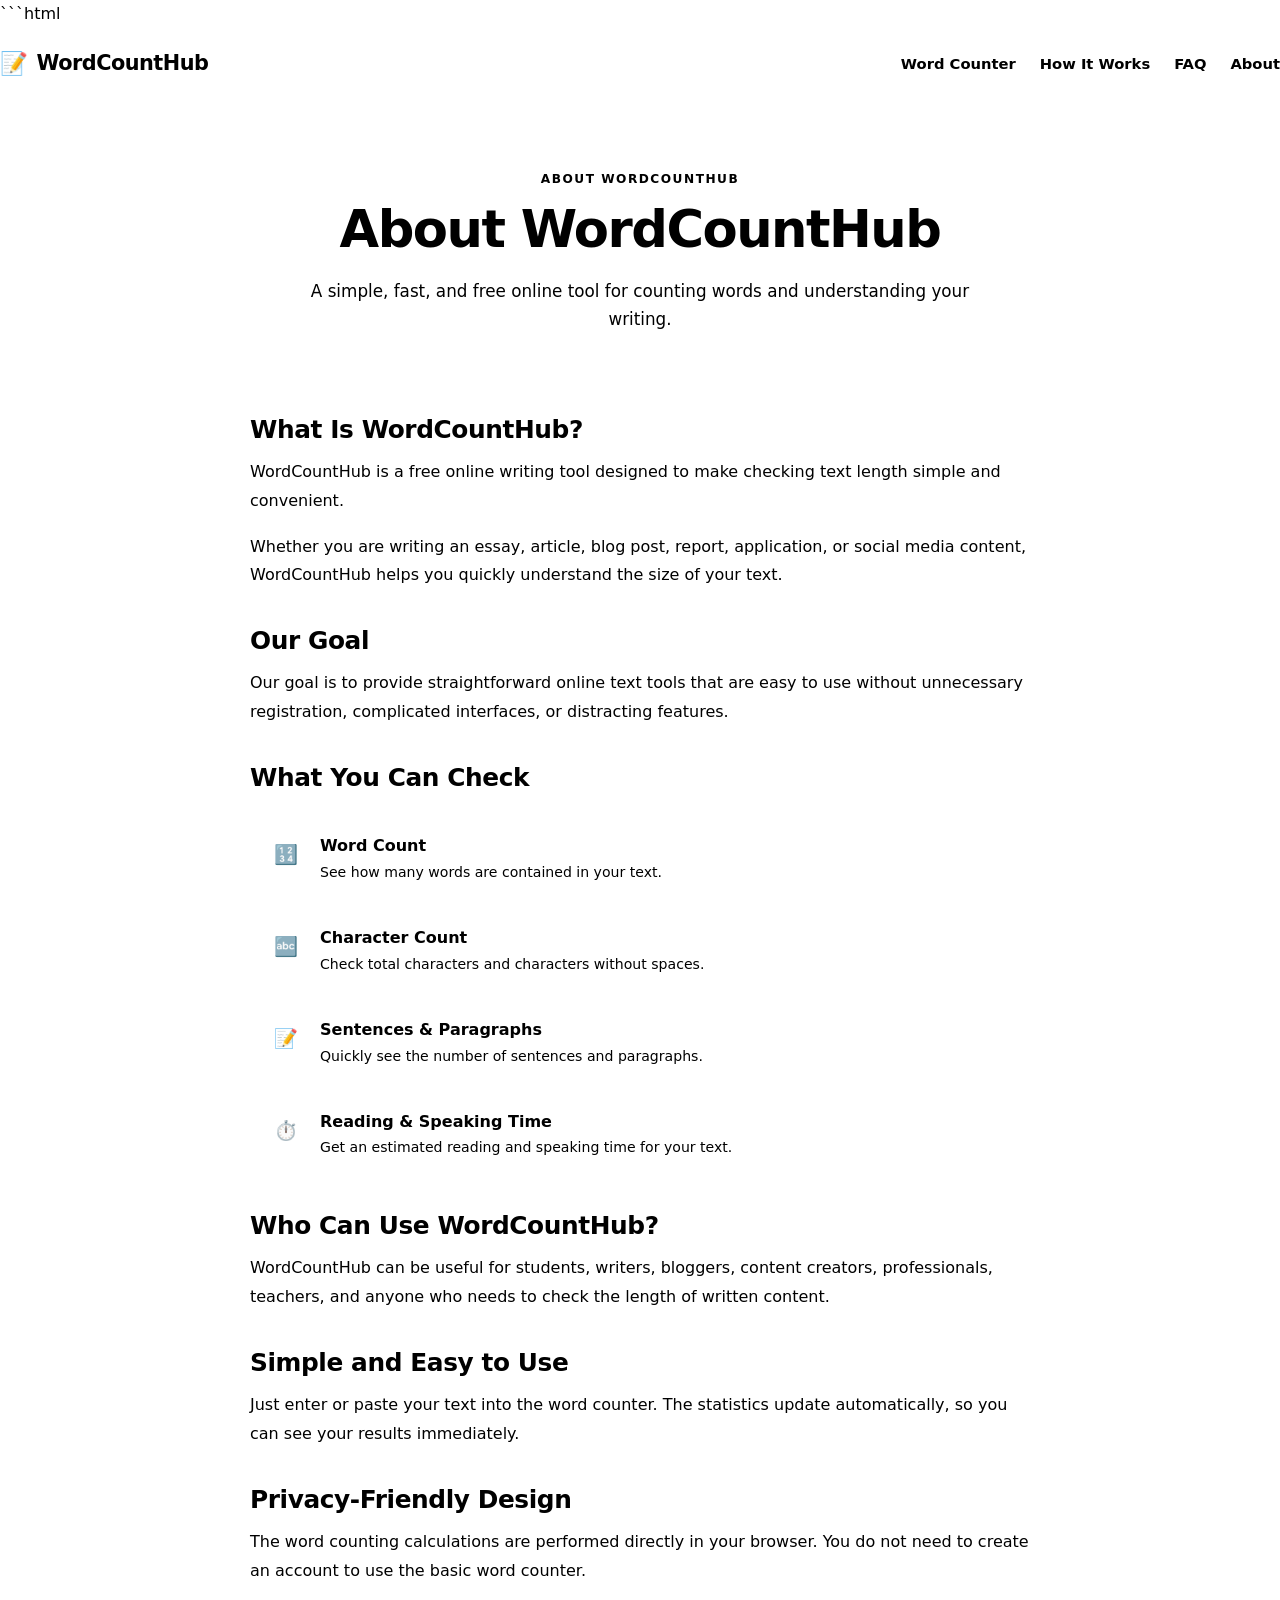
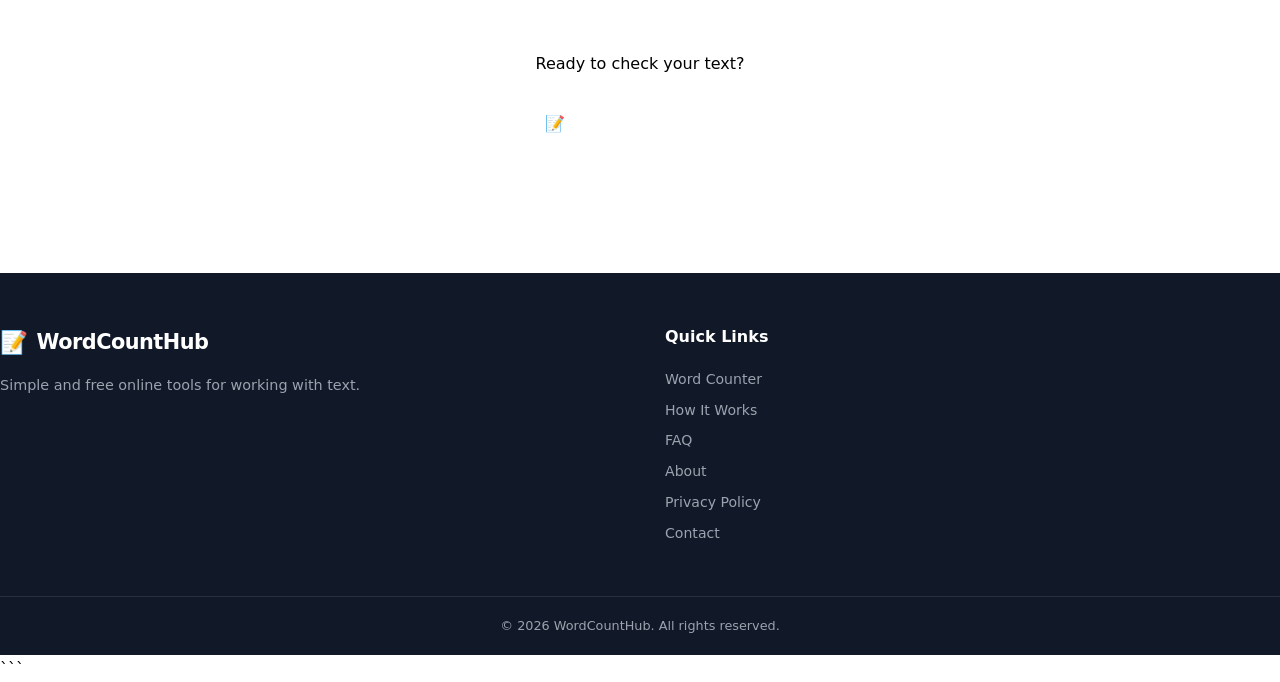
==== commit 560eeaba: "Update index.html" ====
--- a/index.html
+++ b/index.html
@@ -6,13 +6,16 @@
 
     <meta charset="UTF-8">
 
-    <meta name="viewport" content="width=device-width, initial-scale=1.0">
-
-    <title>Free Word Counter - Count Words & Characters Online | WordCountHub</title>
+    <meta
+        name="viewport"
+        content="width=device-width, initial-scale=1.0"
+    >
+
+    <title>About WordCountHub - Free Online Word Counter</title>
 
     <meta
         name="description"
-        content="Free online word counter to count words, characters, sentences, paragraphs, reading time, and speaking time. Fast, simple, and easy to use."
+        content="Learn more about WordCountHub, a simple and free online word counter for writers, students, bloggers, and professionals."
     >
 
     <meta
@@ -22,86 +25,285 @@
 
     <link
         rel="canonical"
-        href="https://wordcounthub.github.io/word-counter/"
+        href="https://wordcounthub.github.io/word-counter/about.html"
     >
 
-    <!-- Open Graph -->
-    <meta
-        property="og:title"
-        content="Free Word Counter - Count Words & Characters Online"
-    >
-
-    <meta
-        property="og:description"
-        content="Count words, characters, sentences, paragraphs, reading time, and speaking time instantly with WordCountHub."
-    >
-
-    <meta
-        property="og:url"
-        content="https://wordcounthub.github.io/word-counter/"
-    >
-
-    <meta
-        property="og:type"
-        content="website"
-    >
-
-    <meta
-        property="og:site_name"
-        content="WordCountHub"
-    >
-
-    <!-- Twitter / X -->
-    <meta
-        name="twitter:card"
-        content="summary"
-    >
-
-    <meta
-        name="twitter:title"
-        content="Free Word Counter - WordCountHub"
-    >
-
-    <meta
-        name="twitter:description"
-        content="Count words, characters, sentences, paragraphs, and reading time instantly."
-    >
-
-    <meta
-        name="theme-color"
-        content="#2563eb"
-    >
-
-    <!-- Favicon -->
-    <link
-        rel="icon"
-        href="data:image/svg+xml,%3Csvg xmlns='http://www.w3.org/2000/svg' viewBox='0 0 100 100'%3E%3Ctext y='.9em' font-size='90'%3E📝%3C/text%3E%3C/svg%3E"
-    >
-
-    <!-- Styles -->
     <link
         rel="stylesheet"
         href="style.css"
     >
 
-    <!-- Structured Data -->
-    <script type="application/ld+json">
-    {
-        "@context": "https://schema.org",
-        "@type": "WebApplication",
-        "name": "WordCountHub Word Counter",
-        "url": "https://wordcounthub.github.io/word-counter/",
-        "applicationCategory": "UtilitiesApplication",
-        "operatingSystem": "Any",
-        "browserRequirements": "Requires JavaScript",
-        "description": "Free online word counter for counting words, characters, sentences, paragraphs, reading time, and speaking time.",
-        "offers": {
-            "@type": "Offer",
-            "price": "0",
-            "priceCurrency": "USD"
-        }
-    }
-    </script>
+    <style>
+
+        /* =========================================
+           ABOUT PAGE
+        ========================================= */
+
+        .about-page {
+            padding: 70px 0 90px;
+        }
+
+
+        .about-container {
+            width: min(
+                calc(100% - 40px),
+                850px
+            );
+
+            margin: 0 auto;
+        }
+
+
+        .about-header {
+            text-align: center;
+            margin-bottom: 45px;
+        }
+
+
+        .about-header h1 {
+            margin-top: 10px;
+
+            font-size:
+                clamp(
+                    2.2rem,
+                    5vw,
+                    3.2rem
+                );
+
+            line-height: 1.15;
+
+            letter-spacing: -1.5px;
+        }
+
+
+        .about-header p {
+            max-width: 680px;
+
+            margin: 18px auto 0;
+
+            color: var(--text-secondary);
+
+            font-size: 1.05rem;
+        }
+
+
+        .about-card {
+            background: #ffffff;
+
+            border:
+                1px solid var(--border);
+
+            border-radius:
+                var(--radius-large);
+
+            padding: 35px;
+
+            box-shadow:
+                var(--shadow);
+        }
+
+
+        .about-card h2 {
+            margin-top: 35px;
+
+            margin-bottom: 12px;
+
+            font-size: 1.55rem;
+
+            line-height: 1.3;
+
+            letter-spacing: -0.4px;
+        }
+
+
+        .about-card h2:first-child {
+            margin-top: 0;
+        }
+
+
+        .about-card p {
+            margin-bottom: 17px;
+
+            color: var(--text-secondary);
+
+            line-height: 1.8;
+        }
+
+
+        .about-features {
+            display: flex;
+
+            flex-direction: column;
+
+            gap: 12px;
+
+            margin: 25px 0 10px;
+        }
+
+
+        .about-feature {
+            display: flex;
+
+            align-items: flex-start;
+
+            gap: 14px;
+
+            padding: 16px;
+
+            background: var(--background);
+
+            border:
+                1px solid var(--border);
+
+            border-radius:
+                var(--radius);
+        }
+
+
+        .about-feature-icon {
+            width: 40px;
+            height: 40px;
+
+            flex: 0 0 40px;
+
+            display: flex;
+
+            align-items: center;
+            justify-content: center;
+
+            background: var(--primary-light);
+
+            border-radius: 10px;
+
+            font-size: 1.2rem;
+        }
+
+
+        .about-feature-content h3 {
+            margin: 0 0 3px;
+
+            font-size: 1rem;
+
+            line-height: 1.4;
+        }
+
+
+        .about-feature-content p {
+            margin: 0;
+
+            font-size: 0.88rem;
+
+            line-height: 1.6;
+        }
+
+
+        .about-cta {
+            margin-top: 35px;
+
+            padding-top: 30px;
+
+            border-top:
+                1px solid var(--border);
+
+            text-align: center;
+        }
+
+
+        .about-cta p {
+            margin-bottom: 20px;
+        }
+
+
+        .about-button {
+            display: inline-flex;
+
+            align-items: center;
+            justify-content: center;
+
+            padding: 11px 20px;
+
+            background: var(--primary);
+
+            color: #ffffff;
+
+            border-radius:
+                var(--radius-small);
+
+            text-decoration: none;
+
+            font-weight: 700;
+
+            transition:
+                background 0.2s ease,
+                transform 0.15s ease;
+        }
+
+
+        .about-button:hover {
+            background:
+                var(--primary-dark);
+
+            transform:
+                translateY(-1px);
+        }
+
+
+        /* =========================================
+           MOBILE
+        ========================================= */
+
+        @media (max-width: 650px) {
+
+            .about-page {
+                padding: 50px 0 65px;
+            }
+
+
+            .about-container {
+                width:
+                    min(
+                        calc(100% - 28px),
+                        850px
+                    );
+            }
+
+
+            .about-header {
+                margin-bottom: 30px;
+            }
+
+
+            .about-header h1 {
+                font-size: 2.25rem;
+            }
+
+
+            .about-header p {
+                font-size: 0.95rem;
+            }
+
+
+            .about-card {
+                padding: 20px;
+
+                border-radius: 16px;
+            }
+
+
+            .about-card h2 {
+                margin-top: 30px;
+
+                font-size: 1.35rem;
+            }
+
+
+            .about-feature {
+                padding: 14px;
+            }
+
+        }
+
+    </style>
 
 </head>
 
@@ -123,7 +325,9 @@
             aria-label="WordCountHub Home"
         >
 
-            <span class="logo-icon">📝</span>
+            <span class="logo-icon">
+                📝
+            </span>
 
             <span>
                 WordCount<span class="logo-accent">Hub</span>
@@ -141,11 +345,11 @@
                 Word Counter
             </a>
 
-            <a href="#how-it-works">
+            <a href="./#how-it-works">
                 How It Works
             </a>
 
-            <a href="#faq">
+            <a href="./#faq">
                 FAQ
             </a>
 
@@ -162,887 +366,241 @@
 
 
 <!-- =========================================
-     MAIN
+     ABOUT CONTENT
 ========================================= -->
 
 <main>
 
-
-<!-- =========================================
-     HERO
-========================================= -->
-
-<section class="hero-section">
-
-    <div class="container">
-
-        <div class="hero-content">
-
-            <span class="eyebrow">
-                FREE ONLINE WRITING TOOL
-            </span>
-
-            <h1>
-                Free Word Counter
-            </h1>
-
-            <p class="hero-description">
-                Count words, characters, sentences, paragraphs,
-                reading time, and speaking time instantly.
-                No registration required.
-            </p>
+    <section class="about-page">
+
+        <div class="about-container">
+
+
+            <!-- Header -->
+
+            <div class="about-header">
+
+                <span class="section-label">
+                    ABOUT WORDCOUNTHUB
+                </span>
+
+                <h1>
+                    About WordCountHub
+                </h1>
+
+                <p>
+                    A simple, fast, and free online tool
+                    for counting words and understanding
+                    your writing.
+                </p>
+
+            </div>
+
+
+
+            <!-- Main Card -->
+
+            <article class="about-card">
+
+
+                <h2>
+                    What Is WordCountHub?
+                </h2>
+
+                <p>
+                    WordCountHub is a free online writing tool
+                    designed to make checking text length
+                    simple and convenient.
+                </p>
+
+                <p>
+                    Whether you are writing an essay, article,
+                    blog post, report, application, or social
+                    media content, WordCountHub helps you
+                    quickly understand the size of your text.
+                </p>
+
+
+
+                <h2>
+                    Our Goal
+                </h2>
+
+                <p>
+                    Our goal is to provide straightforward
+                    online text tools that are easy to use
+                    without unnecessary registration,
+                    complicated interfaces, or distracting
+                    features.
+                </p>
+
+
+
+                <h2>
+                    What You Can Check
+                </h2>
+
+
+                <div class="about-features">
+
+
+                    <div class="about-feature">
+
+                        <div class="about-feature-icon">
+                            🔢
+                        </div>
+
+                        <div class="about-feature-content">
+
+                            <h3>
+                                Word Count
+                            </h3>
+
+                            <p>
+                                See how many words are contained
+                                in your text.
+                            </p>
+
+                        </div>
+
+                    </div>
+
+
+
+                    <div class="about-feature">
+
+                        <div class="about-feature-icon">
+                            🔤
+                        </div>
+
+                        <div class="about-feature-content">
+
+                            <h3>
+                                Character Count
+                            </h3>
+
+                            <p>
+                                Check total characters and
+                                characters without spaces.
+                            </p>
+
+                        </div>
+
+                    </div>
+
+
+
+                    <div class="about-feature">
+
+                        <div class="about-feature-icon">
+                            📝
+                        </div>
+
+                        <div class="about-feature-content">
+
+                            <h3>
+                                Sentences & Paragraphs
+                            </h3>
+
+                            <p>
+                                Quickly see the number of
+                                sentences and paragraphs.
+                            </p>
+
+                        </div>
+
+                    </div>
+
+
+
+                    <div class="about-feature">
+
+                        <div class="about-feature-icon">
+                            ⏱️
+                        </div>
+
+                        <div class="about-feature-content">
+
+                            <h3>
+                                Reading & Speaking Time
+                            </h3>
+
+                            <p>
+                                Get an estimated reading and
+                                speaking time for your text.
+                            </p>
+
+                        </div>
+
+                    </div>
+
+
+                </div>
+
+
+
+                <h2>
+                    Who Can Use WordCountHub?
+                </h2>
+
+                <p>
+                    WordCountHub can be useful for students,
+                    writers, bloggers, content creators,
+                    professionals, teachers, and anyone who
+                    needs to check the length of written content.
+                </p>
+
+
+
+                <h2>
+                    Simple and Easy to Use
+                </h2>
+
+                <p>
+                    Just enter or paste your text into the
+                    word counter. The statistics update
+                    automatically, so you can see your results
+                    immediately.
+                </p>
+
+
+
+                <h2>
+                    Privacy-Friendly Design
+                </h2>
+
+                <p>
+                    The word counting calculations are performed
+                    directly in your browser. You do not need
+                    to create an account to use the basic
+                    word counter.
+                </p>
+
+
+
+                <!-- CTA -->
+
+                <div class="about-cta">
+
+                    <p>
+                        Ready to check your text?
+                    </p>
+
+                    <a
+                        href="./"
+                        class="about-button"
+                    >
+                        📝 Use Word Counter
+                    </a>
+
+                </div>
+
+
+            </article>
 
         </div>
 
-
-
-        <!-- =========================================
-             WORD COUNTER TOOL
-        ========================================= -->
-
-        <section
-            class="counter-card"
-            aria-labelledby="tool-heading"
-        >
-
-            <div class="tool-header">
-
-                <div>
-
-                    <h2 id="tool-heading">
-                        Word Counter
-                    </h2>
-
-                    <p>
-                        Type or paste your text below.
-                        Your results update automatically.
-                    </p>
-
-                </div>
-
-            </div>
-
-
-
-            <!-- Text Area -->
-
-            <div class="textarea-wrapper">
-
-                <label
-                    for="textInput"
-                    class="sr-only"
-                >
-                    Enter or paste your text
-                </label>
-
-                <textarea
-                    id="textInput"
-                    placeholder="Start typing or paste your text here..."
-                    spellcheck="true"
-                    aria-describedby="text-help"
-                ></textarea>
-
-                <p
-                    id="text-help"
-                    class="textarea-help"
-                >
-                    Your text is processed directly in your browser.
-                </p>
-
-            </div>
-
-
-
-            <!-- Word Limit -->
-
-            <div class="word-limit-row">
-
-                <label for="wordLimit">
-                    Word limit
-                </label>
-
-                <div class="limit-input-wrapper">
-
-                    <input
-                        type="number"
-                        id="wordLimit"
-                        min="1"
-                        placeholder="No limit"
-                        inputmode="numeric"
-                        aria-label="Word limit"
-                    >
-
-                    <button
-                        type="button"
-                        id="clearLimit"
-                        class="small-button"
-                    >
-                        Clear
-                    </button>
-
-                </div>
-
-            </div>
-
-
-            <div
-                id="limitStatus"
-                class="limit-status"
-                aria-live="polite"
-            ></div>
-
-
-
-            <!-- =========================================
-                 STATISTICS
-            ========================================= -->
-
-            <div
-                class="stats-list"
-                aria-live="polite"
-            >
-
-
-                <div class="stat-row primary-stat">
-
-                    <div class="stat-icon">
-                        🔢
-                    </div>
-
-                    <div class="stat-content">
-
-                        <span
-                            class="stat-number"
-                            id="wordCount"
-                        >
-                            0
-                        </span>
-
-                        <span class="stat-label">
-                            Words
-                        </span>
-
-                    </div>
-
-                </div>
-
-
-
-                <div class="stat-row">
-
-                    <div class="stat-icon">
-                        🔤
-                    </div>
-
-                    <div class="stat-content">
-
-                        <span
-                            class="stat-number"
-                            id="characterCount"
-                        >
-                            0
-                        </span>
-
-                        <span class="stat-label">
-                            Characters
-                        </span>
-
-                    </div>
-
-                </div>
-
-
-
-                <div class="stat-row">
-
-                    <div class="stat-icon">
-                        ✏️
-                    </div>
-
-                    <div class="stat-content">
-
-                        <span
-                            class="stat-number"
-                            id="characterNoSpaceCount"
-                        >
-                            0
-                        </span>
-
-                        <span class="stat-label">
-                            Characters Without Spaces
-                        </span>
-
-                    </div>
-
-                </div>
-
-
-
-                <div class="stat-row">
-
-                    <div class="stat-icon">
-                        📝
-                    </div>
-
-                    <div class="stat-content">
-
-                        <span
-                            class="stat-number"
-                            id="sentenceCount"
-                        >
-                            0
-                        </span>
-
-                        <span class="stat-label">
-                            Sentences
-                        </span>
-
-                    </div>
-
-                </div>
-
-
-
-                <div class="stat-row">
-
-                    <div class="stat-icon">
-                        📄
-                    </div>
-
-                    <div class="stat-content">
-
-                        <span
-                            class="stat-number"
-                            id="paragraphCount"
-                        >
-                            0
-                        </span>
-
-                        <span class="stat-label">
-                            Paragraphs
-                        </span>
-
-                    </div>
-
-                </div>
-
-
-
-                <div class="stat-row">
-
-                    <div class="stat-icon">
-                        📖
-                    </div>
-
-                    <div class="stat-content">
-
-                        <span
-                            class="stat-number"
-                            id="readingTime"
-                        >
-                            0 min
-                        </span>
-
-                        <span class="stat-label">
-                            Reading Time
-                        </span>
-
-                    </div>
-
-                </div>
-
-
-
-                <div class="stat-row">
-
-                    <div class="stat-icon">
-                        🎤
-                    </div>
-
-                    <div class="stat-content">
-
-                        <span
-                            class="stat-number"
-                            id="speakingTime"
-                        >
-                            0 min
-                        </span>
-
-                        <span class="stat-label">
-                            Speaking Time
-                        </span>
-
-                    </div>
-
-                </div>
-
-            </div>
-
-
-
-            <!-- =========================================
-                 ACTION BUTTONS
-            ========================================= -->
-
-            <div class="tool-actions">
-
-                <button
-                    type="button"
-                    id="copyButton"
-                    class="button button-primary"
-                >
-                    📋 Copy Text
-                </button>
-
-                <button
-                    type="button"
-                    id="downloadButton"
-                    class="button button-secondary"
-                >
-                    ⬇️ Download
-                </button>
-
-                <button
-                    type="button"
-                    id="clearButton"
-                    class="button button-danger"
-                >
-                    🗑️ Clear
-                </button>
-
-            </div>
-
-
-            <p
-                id="actionMessage"
-                class="action-message"
-                aria-live="polite"
-            ></p>
-
-        </section>
-
-    </div>
-
-</section>
-
-
-
-<!-- =========================================
-     HOW TO USE
-========================================= -->
-
-<section
-    id="how-it-works"
-    class="content-section"
->
-
-    <div class="container narrow-container">
-
-        <span class="section-label">
-            HOW IT WORKS
-        </span>
-
-        <h2>
-            How to Use the Word Counter
-        </h2>
-
-        <p>
-            WordCountHub makes it easy to check the length
-            of your writing within seconds.
-        </p>
-
-
-        <div class="steps-list">
-
-
-            <!-- Step 1 -->
-
-            <div class="step-item">
-
-                <div class="step-number">
-                    1
-                </div>
-
-                <div class="step-content">
-
-                    <h3>
-                        Enter Your Text
-                    </h3>
-
-                    <p>
-                        Type directly into the editor or paste
-                        an existing document.
-                    </p>
-
-                </div>
-
-            </div>
-
-
-
-            <!-- Step 2 -->
-
-            <div class="step-item">
-
-                <div class="step-number">
-                    2
-                </div>
-
-                <div class="step-content">
-
-                    <h3>
-                        Get Instant Results
-                    </h3>
-
-                    <p>
-                        Your word, character, sentence, and
-                        paragraph counts update automatically.
-                    </p>
-
-                </div>
-
-            </div>
-
-
-
-            <!-- Step 3 -->
-
-            <div class="step-item">
-
-                <div class="step-number">
-                    3
-                </div>
-
-                <div class="step-content">
-
-                    <h3>
-                        Check Your Word Limit
-                    </h3>
-
-                    <p>
-                        Set a word limit to see whether your
-                        text stays within the required length.
-                    </p>
-
-                </div>
-
-            </div>
-
-        </div>
-
-    </div>
-
-</section>
-
-
-
-<!-- =========================================
-     FEATURES
-========================================= -->
-
-<section class="features-section">
-
-    <div class="container">
-
-        <div class="section-heading">
-
-            <span class="section-label">
-                FEATURES
-            </span>
-
-            <h2>
-                More Than Just a Counter
-            </h2>
-
-            <p>
-                Useful writing statistics for students, writers,
-                bloggers, professionals, and content creators.
-            </p>
-
-        </div>
-
-
-
-        <div class="features-list">
-
-
-            <!-- Feature 1 -->
-
-            <article class="feature-row">
-
-                <div class="feature-title">
-                    <span class="feature-icon">🔢</span>
-                    <h3>Word Count</h3>
-                </div>
-
-                <p>
-                    Quickly find the total number of words
-                    in your text.
-                </p>
-
-            </article>
-
-
-
-            <!-- Feature 2 -->
-
-            <article class="feature-row">
-
-                <div class="feature-title">
-                    <span class="feature-icon">🔤</span>
-                    <h3>Character Count</h3>
-                </div>
-
-                <p>
-                    See character totals with and without spaces.
-                </p>
-
-            </article>
-
-
-
-            <!-- Feature 3 -->
-
-            <article class="feature-row">
-
-                <div class="feature-title">
-                    <span class="feature-icon">⏱️</span>
-                    <h3>Reading Time</h3>
-                </div>
-
-                <p>
-                    Get an estimated reading time based on
-                    your total word count.
-                </p>
-
-            </article>
-
-
-
-            <!-- Feature 4 -->
-
-            <article class="feature-row">
-
-                <div class="feature-title">
-                    <span class="feature-icon">🎤</span>
-                    <h3>Speaking Time</h3>
-                </div>
-
-                <p>
-                    Estimate how long your text may take
-                    to read aloud.
-                </p>
-
-            </article>
-
-
-
-            <!-- Feature 5 -->
-
-            <article class="feature-row">
-
-                <div class="feature-title">
-                    <span class="feature-icon">🎯</span>
-                    <h3>Word Limit</h3>
-                </div>
-
-                <p>
-                    Set a custom word limit and instantly
-                    check your writing progress.
-                </p>
-
-            </article>
-
-
-
-            <!-- Feature 6 -->
-
-            <article class="feature-row">
-
-                <div class="feature-title">
-                    <span class="feature-icon">🔒</span>
-                    <h3>Privacy Friendly</h3>
-                </div>
-
-                <p>
-                    Text calculations happen directly in your
-                    browser without requiring an account.
-                </p>
-
-            </article>
-
-        </div>
-
-    </div>
-
-</section>
-
-
-
-<!-- =========================================
-     WORD COUNTER INFORMATION
-========================================= -->
-
-<section class="content-section">
-
-    <div class="container narrow-container">
-
-        <span class="section-label">
-            WORD COUNTER GUIDE
-        </span>
-
-        <h2>
-            What Is a Word Counter?
-        </h2>
-
-        <p>
-            A word counter is an online tool that calculates
-            the number of words in a piece of text. Word counting
-            is useful when writing essays, articles, blog posts,
-            applications, reports, social media content, and
-            other documents with specific length requirements.
-        </p>
-
-        <p>
-            WordCountHub also provides character, sentence,
-            paragraph, reading-time, and speaking-time statistics
-            so you can understand the length of your writing at a glance.
-        </p>
-
-
-        <h2>
-            Why Use a Word Counter?
-        </h2>
-
-        <p>
-            Many types of writing have recommended or required
-            lengths. Keeping track of your word count can help
-            you stay within an assignment requirement, article
-            target, application limit, or other writing constraint.
-        </p>
-
-
-        <h2>
-            Who Can Use a Word Counter?
-        </h2>
-
-        <p>
-            Students can use a word counter to check essays and
-            assignments. Writers and bloggers can use it to keep
-            articles within a desired length. Professionals can
-            use it for reports, applications, presentations,
-            and other written material.
-        </p>
-
-    </div>
-
-</section>
-
-
-
-<!-- =========================================
-     FAQ
-========================================= -->
-
-<section
-    id="faq"
-    class="faq-section"
->
-
-    <div class="container narrow-container">
-
-        <!-- ONLY ONE FAQ HEADING -->
-
-        <h2 class="faq-main-title">
-            Frequently Asked Questions
-        </h2>
-
-
-        <div class="faq-list">
-
-
-            <details class="faq-item">
-
-                <summary>
-                    What is a word counter?
-                </summary>
-
-                <div class="faq-answer">
-
-                    <p>
-                        A word counter is an online tool that
-                        calculates the number of words in your text.
-                        It can also provide information about
-                        characters, sentences, paragraphs, and
-                        other writing statistics.
-                    </p>
-
-                </div>
-
-            </details>
-
-
-
-            <details class="faq-item">
-
-                <summary>
-                    How does this word counter work?
-                </summary>
-
-                <div class="faq-answer">
-
-                    <p>
-                        Type or paste your text into the editor.
-                        WordCountHub automatically analyzes the
-                        text and updates the word, character,
-                        sentence, paragraph, and time statistics.
-                    </p>
-
-                </div>
-
-            </details>
-
-
-
-            <details class="faq-item">
-
-                <summary>
-                    Is this word counter free to use?
-                </summary>
-
-                <div class="faq-answer">
-
-                    <p>
-                        Yes. WordCountHub is free to use and does
-                        not require you to create an account.
-                    </p>
-
-                </div>
-
-            </details>
-
-
-
-            <details class="faq-item">
-
-                <summary>
-                    Can I count characters with this tool?
-                </summary>
-
-                <div class="faq-answer">
-
-                    <p>
-                        Yes. The tool displays both total characters
-                        and characters without spaces.
-                    </p>
-
-                </div>
-
-            </details>
-
-
-
-            <details class="faq-item">
-
-                <summary>
-                    Can I use this tool for essays and assignments?
-                </summary>
-
-                <div class="faq-answer">
-
-                    <p>
-                        Yes. Students can use the word counter to
-                        check essays, assignments, reports, and
-                        other written work against a required
-                        word count.
-                    </p>
-
-                </div>
-
-            </details>
-
-
-
-            <details class="faq-item">
-
-                <summary>
-                    Does the word counter save my text?
-                </summary>
-
-                <div class="faq-answer">
-
-                    <p>
-                        The counting calculations are performed
-                        directly in your browser. The tool does not
-                        require an account or send your text to a
-                        server for counting.
-                    </p>
-
-                </div>
-
-            </details>
-
-
-
-            <details class="faq-item">
-
-                <summary>
-                    What is reading time?
-                </summary>
-
-                <div class="faq-answer">
-
-                    <p>
-                        Reading time is an estimate based on your
-                        word count and an average reading speed.
-                        Actual reading time can vary from person
-                        to person.
-                    </p>
-
-                </div>
-
-            </details>
-
-        </div>
-
-    </div>
-
-</section>
-
-
-
-<!-- =========================================
-     CTA
-========================================= -->
-
-<section class="cta-section">
-
-    <div class="container">
-
-        <div class="cta-card">
-
-            <h2>
-                Start Counting Your Words
-            </h2>
-
-            <p>
-                Paste your text above and instantly check
-                your word count and writing statistics.
-            </p>
-
-            <a
-                href="#tool-heading"
-                class="cta-button"
-            >
-                Use Word Counter
-            </a>
-
-        </div>
-
-    </div>
-
-</section>
-
+    </section>
 
 </main>
 
@@ -1092,11 +650,11 @@
                 Word Counter
             </a>
 
-            <a href="#how-it-works">
+            <a href="./#how-it-works">
                 How It Works
             </a>
 
-            <a href="#faq">
+            <a href="./#faq">
                 FAQ
             </a>
 
@@ -1132,12 +690,7 @@
 </footer>
 
 
-
-<!-- JavaScript -->
-
-<script src="script.js"></script>
-
-
 </body>
+
 </html>
 ```
--- a/style.css
+++ b/style.css
@@ -1,38 +1,34 @@
+```css
 /* =========================================
    WordCountHub
-   Main Stylesheet
-   ========================================= */
-
-
-/* =========================================
-   CSS Variables
-   ========================================= */
+   Complete Responsive Stylesheet
+========================================= */
+
+
+/* =========================================
+   VARIABLES
+========================================= */
 
 :root {
+
     --primary: #2563eb;
     --primary-dark: #1d4ed8;
     --primary-light: #eff6ff;
 
     --success: #16a34a;
-    --success-light: #f0fdf4;
-
     --danger: #dc2626;
-    --danger-light: #fef2f2;
-
     --warning: #d97706;
-    --warning-light: #fffbeb;
 
     --text: #111827;
     --text-secondary: #4b5563;
     --text-muted: #6b7280;
 
+    --white: #ffffff;
+
     --background: #f8fafc;
-    --white: #ffffff;
 
     --border: #e5e7eb;
     --border-dark: #d1d5db;
-
-    --header-bg: #ffffff;
 
     --radius-small: 8px;
     --radius: 14px;
@@ -47,13 +43,13 @@
     --shadow-large:
         0 20px 50px rgba(15, 23, 42, 0.12);
 
-    --max-width: 1180px;
-}
-
-
-/* =========================================
-   Reset
-   ========================================= */
+    --max-width: 1100px;
+}
+
+
+/* =========================================
+   RESET
+========================================= */
 
 * {
     box-sizing: border-box;
@@ -68,6 +64,7 @@
 
 
 body {
+
     font-family:
         Inter,
         ui-sans-serif,
@@ -88,12 +85,6 @@
 }
 
 
-img {
-    max-width: 100%;
-    display: block;
-}
-
-
 button,
 input,
 textarea {
@@ -111,11 +102,17 @@
 }
 
 
-/* =========================================
-   Accessibility
-   ========================================= */
+textarea {
+    resize: vertical;
+}
+
+
+/* =========================================
+   ACCESSIBILITY
+========================================= */
 
 .sr-only {
+
     position: absolute;
 
     width: 1px;
@@ -135,20 +132,26 @@
 
 
 :focus-visible {
-    outline: 3px solid rgba(37, 99, 235, 0.35);
+
+    outline:
+        3px solid
+        rgba(37, 99, 235, 0.3);
+
     outline-offset: 3px;
 }
 
 
 /* =========================================
-   Container
-   ========================================= */
+   CONTAINER
+========================================= */
 
 .container {
-    width: min(
-        calc(100% - 40px),
-        var(--max-width)
-    );
+
+    width:
+        min(
+            calc(100% - 40px),
+            var(--max-width)
+        );
 
     margin-inline: auto;
 }
@@ -160,18 +163,22 @@
 
 
 /* =========================================
-   Header
-   ========================================= */
+   HEADER
+========================================= */
 
 .site-header {
+
     position: sticky;
+
     top: 0;
+
     z-index: 100;
 
     background:
         rgba(255, 255, 255, 0.96);
 
-    backdrop-filter: blur(12px);
+    backdrop-filter:
+        blur(12px);
 
     border-bottom:
         1px solid var(--border);
@@ -179,6 +186,7 @@
 
 
 .header-inner {
+
     min-height: 72px;
 
     display: flex;
@@ -192,14 +200,13 @@
 
 
 .logo {
+
     display: inline-flex;
 
     align-items: center;
 
     gap: 9px;
 
-    color: var(--text);
-
     text-decoration: none;
 
     font-size: 1.3rem;
@@ -211,7 +218,7 @@
 
 
 .logo-icon {
-    font-size: 1.45rem;
+    font-size: 1.4rem;
 }
 
 
@@ -221,20 +228,23 @@
 
 
 .main-nav {
+
     display: flex;
 
     align-items: center;
 
-    gap: 25px;
+    gap: 24px;
 }
 
 
 .main-nav a {
-    color: var(--text-secondary);
+
+    color:
+        var(--text-secondary);
 
     text-decoration: none;
 
-    font-size: 0.95rem;
+    font-size: 0.92rem;
 
     font-weight: 600;
 
@@ -249,10 +259,11 @@
 
 
 /* =========================================
-   Hero
-   ========================================= */
+   HERO
+========================================= */
 
 .hero-section {
+
     padding:
         70px 0 80px;
 
@@ -260,13 +271,14 @@
         linear-gradient(
             180deg,
             #eff6ff 0%,
-            #f8fafc 75%
+            #f8fafc 80%
         );
 }
 
 
 .hero-content {
-    max-width: 780px;
+
+    max-width: 760px;
 
     margin:
         0 auto 40px;
@@ -277,55 +289,76 @@
 
 .eyebrow,
 .section-label {
+
     display: inline-block;
 
-    color: var(--primary);
-
-    font-size: 0.78rem;
-
-    font-weight: 800;
-
-    letter-spacing: 1.5px;
-
-    text-transform: uppercase;
+    color:
+        var(--primary);
+
+    font-size:
+        0.76rem;
+
+    font-weight:
+        800;
+
+    letter-spacing:
+        1.5px;
+
+    text-transform:
+        uppercase;
 }
 
 
 .hero-content h1 {
-    margin-top: 12px;
-
-    font-size:
-        clamp(2.3rem, 6vw, 4.2rem);
-
-    line-height: 1.08;
-
-    letter-spacing: -2px;
+
+    margin-top:
+        10px;
+
+    font-size:
+        clamp(
+            2.3rem,
+            6vw,
+            4rem
+        );
+
+    line-height:
+        1.08;
+
+    letter-spacing:
+        -2px;
 }
 
 
 .hero-description {
-    max-width: 680px;
+
+    max-width:
+        680px;
 
     margin:
         20px auto 0;
 
-    color: var(--text-secondary);
-
-    font-size:
-        clamp(1rem, 2vw, 1.15rem);
-}
-
-
-/* =========================================
-   Counter Card
-   ========================================= */
+    color:
+        var(--text-secondary);
+
+    font-size:
+        1.08rem;
+}
+
+
+/* =========================================
+   COUNTER CARD
+========================================= */
 
 .counter-card {
-    max-width: 1000px;
-
-    margin-inline: auto;
-
-    padding: 30px;
+
+    max-width:
+        900px;
+
+    margin-inline:
+        auto;
+
+    padding:
+        30px;
 
     background:
         var(--white);
@@ -342,51 +375,50 @@
 
 
 .tool-header {
-    display: flex;
-
-    align-items: flex-start;
-
-    justify-content: space-between;
-
-    margin-bottom: 22px;
+    margin-bottom: 20px;
 }
 
 
 .tool-header h2 {
-    font-size: 1.35rem;
-
-    line-height: 1.3;
+
+    font-size:
+        1.4rem;
+
+    line-height:
+        1.3;
 }
 
 
 .tool-header p {
-    margin-top: 5px;
-
-    color: var(--text-muted);
-
-    font-size: 0.92rem;
-}
-
-
-/* =========================================
-   Textarea
-   ========================================= */
-
-.textarea-wrapper {
-    position: relative;
-}
-
+
+    margin-top:
+        5px;
+
+    color:
+        var(--text-muted);
+
+    font-size:
+        0.9rem;
+}
+
+
+/* =========================================
+   TEXTAREA
+========================================= */
 
 textarea {
-    display: block;
-
-    width: 100%;
-
-    min-height: 320px;
-
-    padding: 20px;
-
-    resize: vertical;
+
+    display:
+        block;
+
+    width:
+        100%;
+
+    min-height:
+        300px;
+
+    padding:
+        18px;
 
     border:
         1px solid var(--border-dark);
@@ -400,9 +432,11 @@
     color:
         var(--text);
 
-    font-size: 1rem;
-
-    line-height: 1.75;
+    font-size:
+        1rem;
+
+    line-height:
+        1.75;
 
     transition:
         border-color 0.2s ease,
@@ -415,49 +449,56 @@
 }
 
 
-textarea:hover {
-    border-color:
-        #9ca3af;
-}
-
-
 textarea:focus {
+
+    outline:
+        none;
+
     border-color:
         var(--primary);
 
     box-shadow:
         0 0 0 4px
-        rgba(37, 99, 235, 0.10);
-
-    outline: none;
+        rgba(37, 99, 235, 0.1);
 }
 
 
 .textarea-help {
-    margin-top: 8px;
-
-    color: var(--text-muted);
-
-    font-size: 0.82rem;
-}
-
-
-/* =========================================
-   Word Limit
-   ========================================= */
+
+    margin-top:
+        7px;
+
+    color:
+        var(--text-muted);
+
+    font-size:
+        0.8rem;
+}
+
+
+/* =========================================
+   WORD LIMIT
+========================================= */
 
 .word-limit-row {
-    display: flex;
-
-    align-items: center;
-
-    justify-content: space-between;
-
-    gap: 15px;
-
-    margin-top: 22px;
-
-    padding-top: 20px;
+
+    display:
+        flex;
+
+    align-items:
+        center;
+
+    justify-content:
+        space-between;
+
+    gap:
+        15px;
+
+    margin-top:
+        20px;
+
+    padding-top:
+        20px;
 
     border-top:
         1px solid var(--border);
@@ -465,23 +506,29 @@
 
 
 .word-limit-row label {
-    font-weight: 700;
-
-    font-size: 0.92rem;
+
+    font-weight:
+        700;
+
+    font-size:
+        0.9rem;
 }
 
 
 .limit-input-wrapper {
-    display: flex;
-
-    align-items: center;
-
-    gap: 8px;
+
+    display:
+        flex;
+
+    gap:
+        8px;
 }
 
 
 #wordLimit {
-    width: 140px;
+
+    width:
+        140px;
 
     padding:
         9px 12px;
@@ -492,16 +539,13 @@
     border-radius:
         var(--radius-small);
 
-    color: var(--text);
-
-    background:
-        var(--white);
-
-    outline: none;
+    outline:
+        none;
 }
 
 
 #wordLimit:focus {
+
     border-color:
         var(--primary);
 
@@ -512,8 +556,9 @@
 
 
 .small-button {
+
     padding:
-        9px 12px;
+        9px 13px;
 
     border:
         1px solid var(--border);
@@ -527,28 +572,27 @@
     color:
         var(--text-secondary);
 
-    font-size: 0.85rem;
-
-    font-weight: 600;
-}
-
-
-.small-button:hover {
-    background:
-        #f3f4f6;
+    font-size:
+        0.83rem;
+
+    font-weight:
+        600;
 }
 
 
 .limit-status {
-    min-height: 25px;
-
-    margin-top: 10px;
-
-    padding: 0 2px;
-
-    font-size: 0.88rem;
-
-    font-weight: 600;
+
+    min-height:
+        25px;
+
+    margin-top:
+        8px;
+
+    font-size:
+        0.86rem;
+
+    font-weight:
+        600;
 }
 
 
@@ -568,35 +612,42 @@
 
 
 /* =========================================
-   Statistics
-   ========================================= */
-
-.stats-grid {
-    display: grid;
-
-    grid-template-columns:
-        repeat(4, 1fr);
-
-    gap: 12px;
-
-    margin-top: 20px;
-}
-
-
-.stat-card {
-    min-height: 105px;
-
-    display: flex;
-
-    flex-direction: column;
-
-    align-items: center;
-
-    justify-content: center;
-
-    padding: 15px;
-
-    text-align: center;
+   STATISTICS
+   VERTICAL LAYOUT
+========================================= */
+
+.stats-list {
+
+    display:
+        flex;
+
+    flex-direction:
+        column;
+
+    gap:
+        10px;
+
+    margin-top:
+        18px;
+}
+
+
+.stat-row {
+
+    display:
+        flex;
+
+    align-items:
+        center;
+
+    gap:
+        15px;
+
+    min-height:
+        68px;
+
+    padding:
+        12px 16px;
 
     background:
         #f8fafc;
@@ -606,10 +657,25 @@
 
     border-radius:
         var(--radius);
+
+    transition:
+        transform 0.15s ease,
+        border-color 0.2s ease;
+}
+
+
+.stat-row:hover {
+
+    transform:
+        translateX(2px);
+
+    border-color:
+        #cbd5e1;
 }
 
 
 .primary-stat {
+
     background:
         var(--primary-light);
 
@@ -618,61 +684,125 @@
 }
 
 
+.stat-icon {
+
+    width:
+        42px;
+
+    height:
+        42px;
+
+    flex:
+        0 0 42px;
+
+    display:
+        flex;
+
+    align-items:
+        center;
+
+    justify-content:
+        center;
+
+    background:
+        #ffffff;
+
+    border-radius:
+        10px;
+
+    font-size:
+        1.2rem;
+
+    box-shadow:
+        0 2px 6px
+        rgba(15, 23, 42, 0.06);
+}
+
+
+.stat-content {
+
+    display:
+        flex;
+
+    align-items:
+        baseline;
+
+    gap:
+        12px;
+
+    flex:
+        1;
+}
+
+
 .stat-number {
-    color: var(--text);
-
-    font-size: 1.65rem;
-
-    font-weight: 800;
-
-    line-height: 1.2;
-}
-
-
-.primary-stat .stat-number {
-    color: var(--primary);
+
+    min-width:
+        90px;
+
+    color:
+        var(--primary);
+
+    font-size:
+        1.35rem;
+
+    font-weight:
+        800;
 }
 
 
 .stat-label {
-    margin-top: 6px;
-
-    color: var(--text-muted);
-
-    font-size: 0.76rem;
-
-    line-height: 1.3;
-}
-
-
-/* =========================================
-   Tool Actions
-   ========================================= */
+
+    color:
+        var(--text-secondary);
+
+    font-size:
+        0.9rem;
+
+    font-weight:
+        600;
+}
+
+
+/* =========================================
+   BUTTONS
+========================================= */
 
 .tool-actions {
-    display: flex;
-
-    flex-wrap: wrap;
-
-    gap: 10px;
-
-    margin-top: 22px;
+
+    display:
+        flex;
+
+    flex-wrap:
+        wrap;
+
+    gap:
+        10px;
+
+    margin-top:
+        20px;
 }
 
 
 .button {
-    display: inline-flex;
-
-    align-items: center;
-
-    justify-content: center;
-
-    gap: 7px;
-
-    min-height: 45px;
+
+    min-height:
+        44px;
+
+    display:
+        inline-flex;
+
+    align-items:
+        center;
+
+    justify-content:
+        center;
+
+    gap:
+        7px;
 
     padding:
-        10px 18px;
+        9px 17px;
 
     border:
         1px solid transparent;
@@ -680,33 +810,27 @@
     border-radius:
         var(--radius-small);
 
-    font-weight: 700;
+    font-weight:
+        700;
 
     transition:
         transform 0.15s ease,
-        background 0.2s ease,
-        border-color 0.2s ease;
+        background 0.2s ease;
 }
 
 
 .button:hover {
-    transform:
-        translateY(-1px);
-}
-
-
-.button:active {
-    transform:
-        translateY(0);
+    transform: translateY(-1px);
 }
 
 
 .button-primary {
+
     background:
         var(--primary);
 
     color:
-        white;
+        #ffffff;
 }
 
 
@@ -717,8 +841,9 @@
 
 
 .button-secondary {
-    background:
-        white;
+
+    background:
+        #ffffff;
 
     color:
         var(--text);
@@ -735,8 +860,9 @@
 
 
 .button-danger {
-    background:
-        white;
+
+    background:
+        #ffffff;
 
     color:
         var(--danger);
@@ -748,58 +874,74 @@
 
 .button-danger:hover {
     background:
-        var(--danger-light);
+        #fef2f2;
 }
 
 
 .action-message {
-    min-height: 24px;
-
-    margin-top: 10px;
-
-    font-size: 0.88rem;
-
-    font-weight: 600;
+
+    min-height:
+        22px;
+
+    margin-top:
+        8px;
+
+    font-size:
+        0.85rem;
+
+    font-weight:
+        600;
 }
 
 
 .action-message.success {
-    color:
-        var(--success);
+    color: var(--success);
 }
 
 
 .action-message.error {
-    color:
-        var(--danger);
-}
-
-
-/* =========================================
-   General Sections
-   ========================================= */
+    color: var(--danger);
+}
+
+
+/* =========================================
+   CONTENT SECTIONS
+========================================= */
 
 .content-section {
+
     padding:
-        90px 0;
+        85px 0;
+
+    background:
+        var(--background);
 }
 
 
 .content-section h2 {
+
     margin:
-        12px 0 18px;
-
-    font-size:
-        clamp(1.7rem, 4vw, 2.35rem);
-
-    line-height: 1.2;
-
-    letter-spacing: -0.7px;
+        10px 0 18px;
+
+    font-size:
+        clamp(
+            1.75rem,
+            4vw,
+            2.35rem
+        );
+
+    line-height:
+        1.2;
+
+    letter-spacing:
+        -0.7px;
 }
 
 
 .content-section p {
-    margin-bottom: 18px;
+
+    margin-bottom:
+        17px;
 
     color:
         var(--text-secondary);
@@ -807,28 +949,47 @@
 
 
 .content-section h2:not(:first-of-type) {
-    margin-top: 50px;
-}
-
-
-/* =========================================
-   Steps
-   ========================================= */
-
-.steps-grid {
-    display: grid;
-
-    grid-template-columns:
-        repeat(3, 1fr);
-
-    gap: 20px;
-
-    margin-top: 35px;
-}
-
-
-.step-card {
-    padding: 24px;
+    margin-top: 45px;
+}
+
+
+/* =========================================
+   HOW TO USE
+   HORIZONTAL NUMBER + TEXT
+========================================= */
+
+.steps-list {
+
+    display:
+        flex;
+
+    flex-direction:
+        column;
+
+    gap:
+        15px;
+
+    margin-top:
+        30px;
+}
+
+
+.step-item {
+
+    display:
+        flex;
+
+    align-items:
+        flex-start;
+
+    gap:
+        16px;
+
+    padding:
+        20px;
+
+    background:
+        #ffffff;
 
     border:
         1px solid var(--border);
@@ -836,61 +997,84 @@
     border-radius:
         var(--radius);
 
-    background:
-        white;
-
     box-shadow:
         var(--shadow-small);
 }
 
 
 .step-number {
-    width: 38px;
-
-    height: 38px;
-
-    display: inline-flex;
-
-    align-items: center;
-
-    justify-content: center;
+
+    width:
+        40px;
+
+    height:
+        40px;
+
+    flex:
+        0 0 40px;
+
+    display:
+        flex;
+
+    align-items:
+        center;
+
+    justify-content:
+        center;
+
+    background:
+        var(--primary);
+
+    color:
+        #ffffff;
 
     border-radius:
         50%;
 
-    background:
-        var(--primary);
-
-    color:
-        white;
-
-    font-weight: 800;
-}
-
-
-.step-card h3 {
-    margin-top: 16px;
-
-    font-size: 1.1rem;
-}
-
-
-.step-card p {
-    margin-top: 8px;
-
-    margin-bottom: 0;
-
-    font-size: 0.92rem;
-}
-
-
-/* =========================================
-   Features
-   ========================================= */
+    font-weight:
+        800;
+}
+
+
+.step-content {
+
+    flex:
+        1;
+}
+
+
+.step-content h3 {
+
+    margin:
+        0;
+
+    font-size:
+        1.05rem;
+
+    line-height:
+        40px;
+}
+
+
+.step-content p {
+
+    margin:
+        4px 0 0;
+
+    font-size:
+        0.9rem;
+}
+
+
+/* =========================================
+   FEATURES
+   VERTICAL LIST
+========================================= */
 
 .features-section {
+
     padding:
-        90px 0;
+        85px 0;
 
     background:
         #ffffff;
@@ -904,45 +1088,80 @@
 
 
 .section-heading {
-    max-width: 700px;
+
+    max-width:
+        700px;
 
     margin:
-        0 auto 45px;
-
-    text-align: center;
+        0 auto 35px;
+
+    text-align:
+        center;
 }
 
 
 .section-heading h2 {
-    margin-top: 10px;
-
-    font-size:
-        clamp(1.8rem, 4vw, 2.5rem);
-
-    line-height: 1.2;
+
+    margin-top:
+        10px;
+
+    font-size:
+        clamp(
+            1.8rem,
+            4vw,
+            2.5rem
+        );
+
+    line-height:
+        1.2;
 }
 
 
 .section-heading p {
-    margin-top: 15px;
+
+    margin-top:
+        13px;
 
     color:
         var(--text-secondary);
 }
 
 
-.features-grid {
-    display: grid;
+.features-list {
+
+    max-width:
+        850px;
+
+    margin:
+        0 auto;
+
+    display:
+        flex;
+
+    flex-direction:
+        column;
+
+    gap:
+        12px;
+}
+
+
+.feature-row {
+
+    display:
+        grid;
 
     grid-template-columns:
-        repeat(3, 1fr);
-
-    gap: 20px;
-}
-
-
-.feature-card {
-    padding: 28px;
+        280px 1fr;
+
+    align-items:
+        center;
+
+    gap:
+        25px;
+
+    padding:
+        18px 20px;
 
     background:
         var(--background);
@@ -954,69 +1173,131 @@
         var(--radius);
 
     transition:
-        transform 0.2s ease,
+        transform 0.15s ease,
         box-shadow 0.2s ease;
 }
 
 
-.feature-card:hover {
+.feature-row:hover {
+
     transform:
-        translateY(-3px);
+        translateX(2px);
 
     box-shadow:
-        var(--shadow);
+        var(--shadow-small);
+}
+
+
+.feature-title {
+
+    display:
+        flex;
+
+    align-items:
+        center;
+
+    gap:
+        10px;
 }
 
 
 .feature-icon {
-    font-size: 1.8rem;
-
-    margin-bottom: 15px;
-}
-
-
-.feature-card h3 {
-    font-size: 1.1rem;
-}
-
-
-.feature-card p {
-    margin-top: 7px;
+
+    display:
+        inline-flex;
+
+    align-items:
+        center;
+
+    justify-content:
+        center;
+
+    font-size:
+        1.35rem;
+}
+
+
+.feature-title h3 {
+
+    margin:
+        0;
+
+    font-size:
+        1rem;
+
+    line-height:
+        1.3;
+}
+
+
+.feature-row p {
+
+    margin:
+        0;
 
     color:
         var(--text-secondary);
 
-    font-size: 0.92rem;
+    font-size:
+        0.9rem;
 }
 
 
 /* =========================================
    FAQ
-   ========================================= */
+   ONLY ONE MAIN HEADING
+========================================= */
 
 .faq-section {
+
     padding:
-        90px 0;
+        85px 0;
 
     background:
         var(--background);
 }
 
 
+.faq-main-title {
+
+    margin:
+        0 0 30px;
+
+    text-align:
+        center;
+
+    font-size:
+        clamp(
+            1.8rem,
+            4vw,
+            2.5rem
+        );
+
+    line-height:
+        1.2;
+}
+
+
 .faq-list {
-    display: grid;
-
-    gap: 12px;
-
-    margin-top: 35px;
+
+    display:
+        flex;
+
+    flex-direction:
+        column;
+
+    gap:
+        10px;
 }
 
 
 .faq-item {
-    overflow: hidden;
-
-    background:
-        white;
+
+    overflow:
+        hidden;
+
+    background:
+        #ffffff;
 
     border:
         1px solid var(--border);
@@ -1027,16 +1308,21 @@
 
 
 .faq-item summary {
-    position: relative;
+
+    position:
+        relative;
 
     padding:
-        20px 50px 20px 20px;
-
-    cursor: pointer;
-
-    list-style: none;
-
-    font-weight: 700;
+        18px 50px 18px 20px;
+
+    cursor:
+        pointer;
+
+    list-style:
+        none;
+
+    font-weight:
+        700;
 }
 
 
@@ -1046,13 +1332,18 @@
 
 
 .faq-item summary::after {
-    content: "+";
-
-    position: absolute;
-
-    right: 20px;
-
-    top: 50%;
+
+    content:
+        "+";
+
+    position:
+        absolute;
+
+    right:
+        20px;
+
+    top:
+        50%;
 
     transform:
         translateY(-50%);
@@ -1060,9 +1351,11 @@
     color:
         var(--primary);
 
-    font-size: 1.4rem;
-
-    font-weight: 400;
+    font-size:
+        1.35rem;
+
+    font-weight:
+        400;
 }
 
 
@@ -1072,24 +1365,31 @@
 
 
 .faq-answer {
+
     padding:
         0 20px 20px;
 }
 
 
 .faq-answer p {
-    margin: 0;
+
+    margin:
+        0;
 
     color:
         var(--text-secondary);
+
+    font-size:
+        0.92rem;
 }
 
 
 /* =========================================
    CTA
-   ========================================= */
+========================================= */
 
 .cta-section {
+
     padding:
         70px 0;
 
@@ -1099,14 +1399,15 @@
 
 
 .cta-card {
+
     padding:
         50px 30px;
 
     text-align:
         center;
 
-    border-radius:
-        var(--radius-large);
+    color:
+        #ffffff;
 
     background:
         linear-gradient(
@@ -1115,8 +1416,8 @@
             #2563eb
         );
 
-    color:
-        white;
+    border-radius:
+        var(--radius-large);
 
     box-shadow:
         var(--shadow-large);
@@ -1124,44 +1425,57 @@
 
 
 .cta-card h2 {
-    font-size:
-        clamp(1.8rem, 4vw, 2.5rem);
-
-    line-height: 1.2;
+
+    font-size:
+        clamp(
+            1.8rem,
+            4vw,
+            2.5rem
+        );
+
+    line-height:
+        1.2;
 }
 
 
 .cta-card p {
-    max-width: 600px;
+
+    max-width:
+        600px;
 
     margin:
-        15px auto 25px;
-
-    color:
-        rgba(255, 255, 255, 0.85);
+        14px auto 25px;
+
+    color:
+        rgba(255,255,255,0.85);
 }
 
 
 .cta-button {
-    display: inline-flex;
-
-    align-items: center;
-
-    justify-content: center;
+
+    display:
+        inline-flex;
+
+    align-items:
+        center;
+
+    justify-content:
+        center;
 
     padding:
         12px 22px;
 
+    background:
+        #ffffff;
+
+    color:
+        var(--primary);
+
     border-radius:
         var(--radius-small);
 
-    background:
-        white;
-
-    color:
-        var(--primary);
-
-    text-decoration: none;
+    text-decoration:
+        none;
 
     font-weight:
         800;
@@ -1172,47 +1486,52 @@
 
 
 .cta-button:hover {
-    transform:
-        translateY(-2px);
-}
-
-
-/* =========================================
-   Footer
-   ========================================= */
+    transform: translateY(-2px);
+}
+
+
+/* =========================================
+   FOOTER
+========================================= */
 
 .site-footer {
+
     background:
         #111827;
 
     color:
-        white;
+        #ffffff;
 }
 
 
 .footer-inner {
-    display: grid;
+
+    display:
+        grid;
 
     grid-template-columns:
         1fr 1fr;
 
-    gap: 50px;
+    gap:
+        50px;
 
     padding:
-        55px 0;
+        50px 0;
 }
 
 
 .footer-logo {
-    color:
-        white;
+    color: #ffffff;
 }
 
 
 .footer-brand p {
-    max-width: 400px;
-
-    margin-top: 15px;
+
+    max-width:
+        400px;
+
+    margin-top:
+        12px;
 
     color:
         #9ca3af;
@@ -1223,16 +1542,22 @@
 
 
 .footer-links {
-    display: flex;
-
-    flex-direction: column;
-
-    align-items: flex-start;
+
+    display:
+        flex;
+
+    flex-direction:
+        column;
+
+    align-items:
+        flex-start;
 }
 
 
 .footer-links h3 {
-    margin-bottom: 12px;
+
+    margin-bottom:
+        10px;
 
     font-size:
         1rem;
@@ -1240,7 +1565,9 @@
 
 
 .footer-links a {
-    margin-top: 7px;
+
+    margin-top:
+        7px;
 
     color:
         #9ca3af;
@@ -1249,26 +1576,23 @@
         none;
 
     font-size:
-        0.9rem;
-
-    transition:
-        color 0.2s ease;
+        0.88rem;
 }
 
 
 .footer-links a:hover {
-    color:
-        white;
+    color: #ffffff;
 }
 
 
 .footer-bottom {
+
+    padding:
+        18px 0;
+
     border-top:
         1px solid
-        rgba(255, 255, 255, 0.1);
-
-    padding:
-        20px 0;
+        rgba(255,255,255,0.1);
 
     text-align:
         center;
@@ -1276,52 +1600,46 @@
 
 
 .footer-bottom p {
+
     color:
         #9ca3af;
 
     font-size:
-        0.82rem;
-}
-
-
-/* =========================================
-   Responsive Tablet
-   ========================================= */
-
-@media (max-width: 900px) {
-
-    .main-nav {
-        gap: 15px;
-    }
-
-
-    .stats-grid {
-        grid-template-columns:
-            repeat(3, 1fr);
-    }
-
-
-    .features-grid {
-        grid-template-columns:
-            repeat(2, 1fr);
-    }
-
-
-    .steps-grid {
+        0.8rem;
+}
+
+
+/* =========================================
+   TABLET
+========================================= */
+
+@media (max-width: 800px) {
+
+    .feature-row {
+
         grid-template-columns:
             1fr;
-    }
-
-}
-
-
-/* =========================================
-   Responsive Mobile
-   ========================================= */
-
-@media (max-width: 700px) {
+
+        gap:
+            8px;
+    }
+
+
+    .feature-row p {
+        padding-left: 35px;
+    }
+
+}
+
+
+/* =========================================
+   MOBILE
+========================================= */
+
+@media (max-width: 650px) {
 
     .container {
+
         width:
             min(
                 calc(100% - 28px),
@@ -1331,60 +1649,81 @@
 
 
     .header-inner {
-        min-height: 64px;
-
-        flex-direction: column;
-
-        justify-content: center;
-
-        gap: 5px;
+
+        min-height:
+            64px;
+
+        flex-direction:
+            column;
+
+        justify-content:
+            center;
+
+        gap:
+            5px;
 
         padding:
-            10px 0;
+            9px 0;
     }
 
 
     .main-nav {
-        width: 100%;
-
-        justify-content: center;
-
-        gap: 13px;
-
-        overflow-x: auto;
-
-        padding-bottom: 2px;
+
+        width:
+            100%;
+
+        justify-content:
+            center;
+
+        gap:
+            12px;
+
+        overflow-x:
+            auto;
     }
 
 
     .main-nav a {
+
         flex:
             0 0 auto;
 
         font-size:
-            0.78rem;
+            0.75rem;
     }
 
 
     .hero-section {
+
         padding:
             50px 0 55px;
     }
 
 
     .hero-content {
+
         margin-bottom:
-            30px;
+            28px;
     }
 
 
     .hero-content h1 {
+
+        font-size:
+            2.35rem;
+
         letter-spacing:
             -1.2px;
     }
 
 
+    .hero-description {
+        font-size: 0.98rem;
+    }
+
+
     .counter-card {
+
         padding:
             18px;
 
@@ -1394,18 +1733,20 @@
 
 
     textarea {
+
         min-height:
-            260px;
+            250px;
 
         padding:
             15px;
 
         font-size:
-            0.95rem;
+            0.94rem;
     }
 
 
     .word-limit-row {
+
         flex-direction:
             column;
 
@@ -1415,12 +1756,14 @@
 
 
     .limit-input-wrapper {
+
         width:
             100%;
     }
 
 
     #wordLimit {
+
         flex:
             1;
 
@@ -1429,36 +1772,55 @@
     }
 
 
-    .stats-grid {
-        grid-template-columns:
-            repeat(2, 1fr);
-
-        gap: 8px;
-    }
-
-
-    .stat-card {
+    .stat-row {
+
         min-height:
-            95px;
+            62px;
 
         padding:
-            10px;
+            10px 13px;
+    }
+
+
+    .stat-icon {
+
+        width:
+            38px;
+
+        height:
+            38px;
+
+        flex-basis:
+            38px;
+    }
+
+
+    .stat-content {
+
+        gap:
+            8px;
     }
 
 
     .stat-number {
+
+        min-width:
+            75px;
+
         font-size:
-            1.35rem;
+            1.15rem;
     }
 
 
     .stat-label {
+
         font-size:
-            0.7rem;
+            0.82rem;
     }
 
 
     .tool-actions {
+
         display:
             grid;
 
@@ -1471,6 +1833,7 @@
 
 
     .button {
+
         width:
             100%;
     }
@@ -1479,20 +1842,44 @@
     .content-section,
     .features-section,
     .faq-section {
+
         padding:
             65px 0;
     }
 
 
-    .features-grid {
+    .step-item {
+
+        padding:
+            16px;
+    }
+
+
+    .step-content h3 {
+
+        line-height:
+            1.4;
+    }
+
+
+    .feature-row {
+
+        padding:
+            16px;
+    }
+
+
+    .feature-row p {
+
+        padding-left:
+            0;
+    }
+
+
+    .footer-inner {
+
         grid-template-columns:
             1fr;
-    }
-
-
-    .footer-inner {
-        grid-template-columns:
-            1fr;
 
         gap:
             30px;
@@ -1505,40 +1892,40 @@
 
 
 /* =========================================
-   Very Small Screens
-   ========================================= */
+   SMALL MOBILE
+========================================= */
 
 @media (max-width: 400px) {
-
-    .main-nav {
-        gap:
-            10px;
-    }
-
-
-    .main-nav a {
-        font-size:
-            0.72rem;
-    }
-
-
-    .stats-grid {
-        grid-template-columns:
-            1fr 1fr;
-    }
-
 
     .hero-content h1 {
         font-size:
-            2.2rem;
-    }
-
-}
-
-
-/* =========================================
-   Reduced Motion
-   ========================================= */
+            2.1rem;
+    }
+
+
+    .stat-content {
+
+        flex-direction:
+            column;
+
+        align-items:
+            flex-start;
+
+        gap:
+            0;
+    }
+
+
+    .stat-number {
+        min-width: auto;
+    }
+
+}
+
+
+/* =========================================
+   REDUCED MOTION
+========================================= */
 
 @media (prefers-reduced-motion: reduce) {
 
@@ -1551,6 +1938,7 @@
     *,
     *::before,
     *::after {
+
         transition-duration:
             0.01ms !important;
 
@@ -1562,3 +1950,4 @@
     }
 
 }
+```
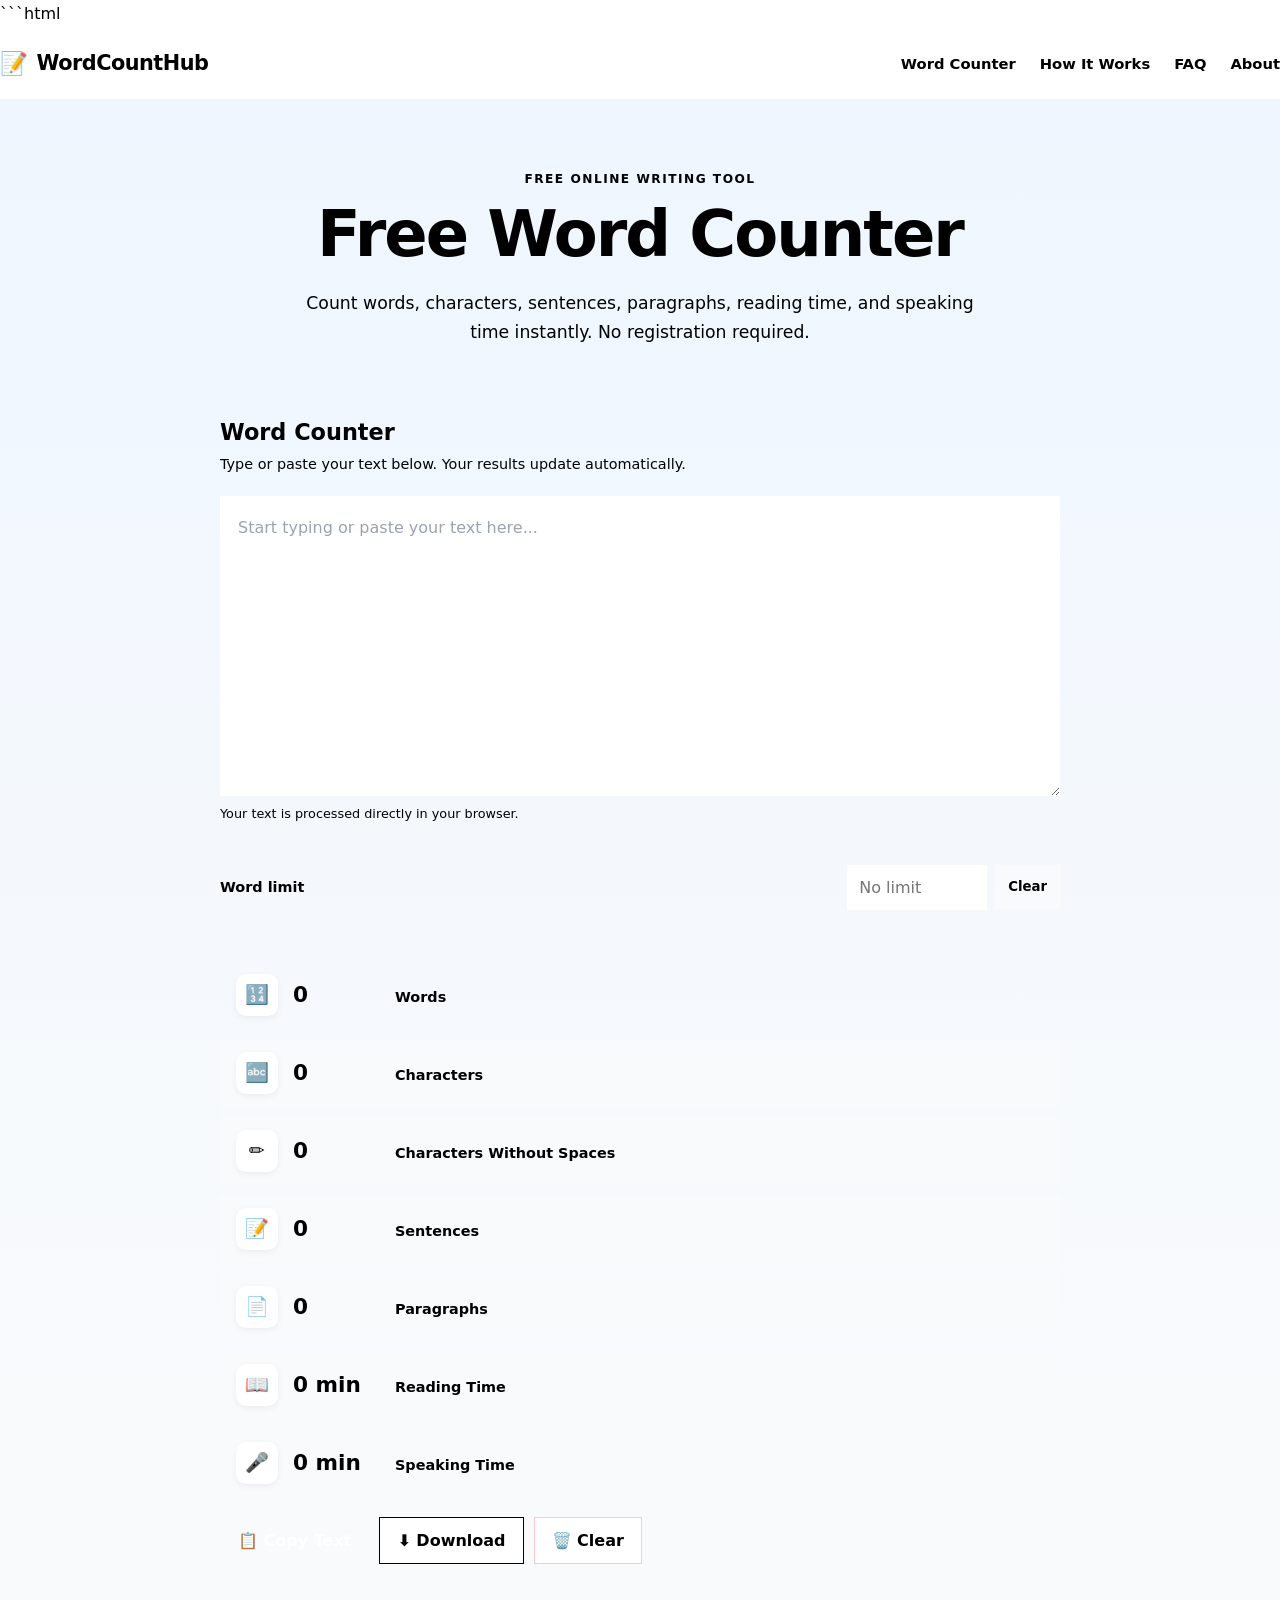
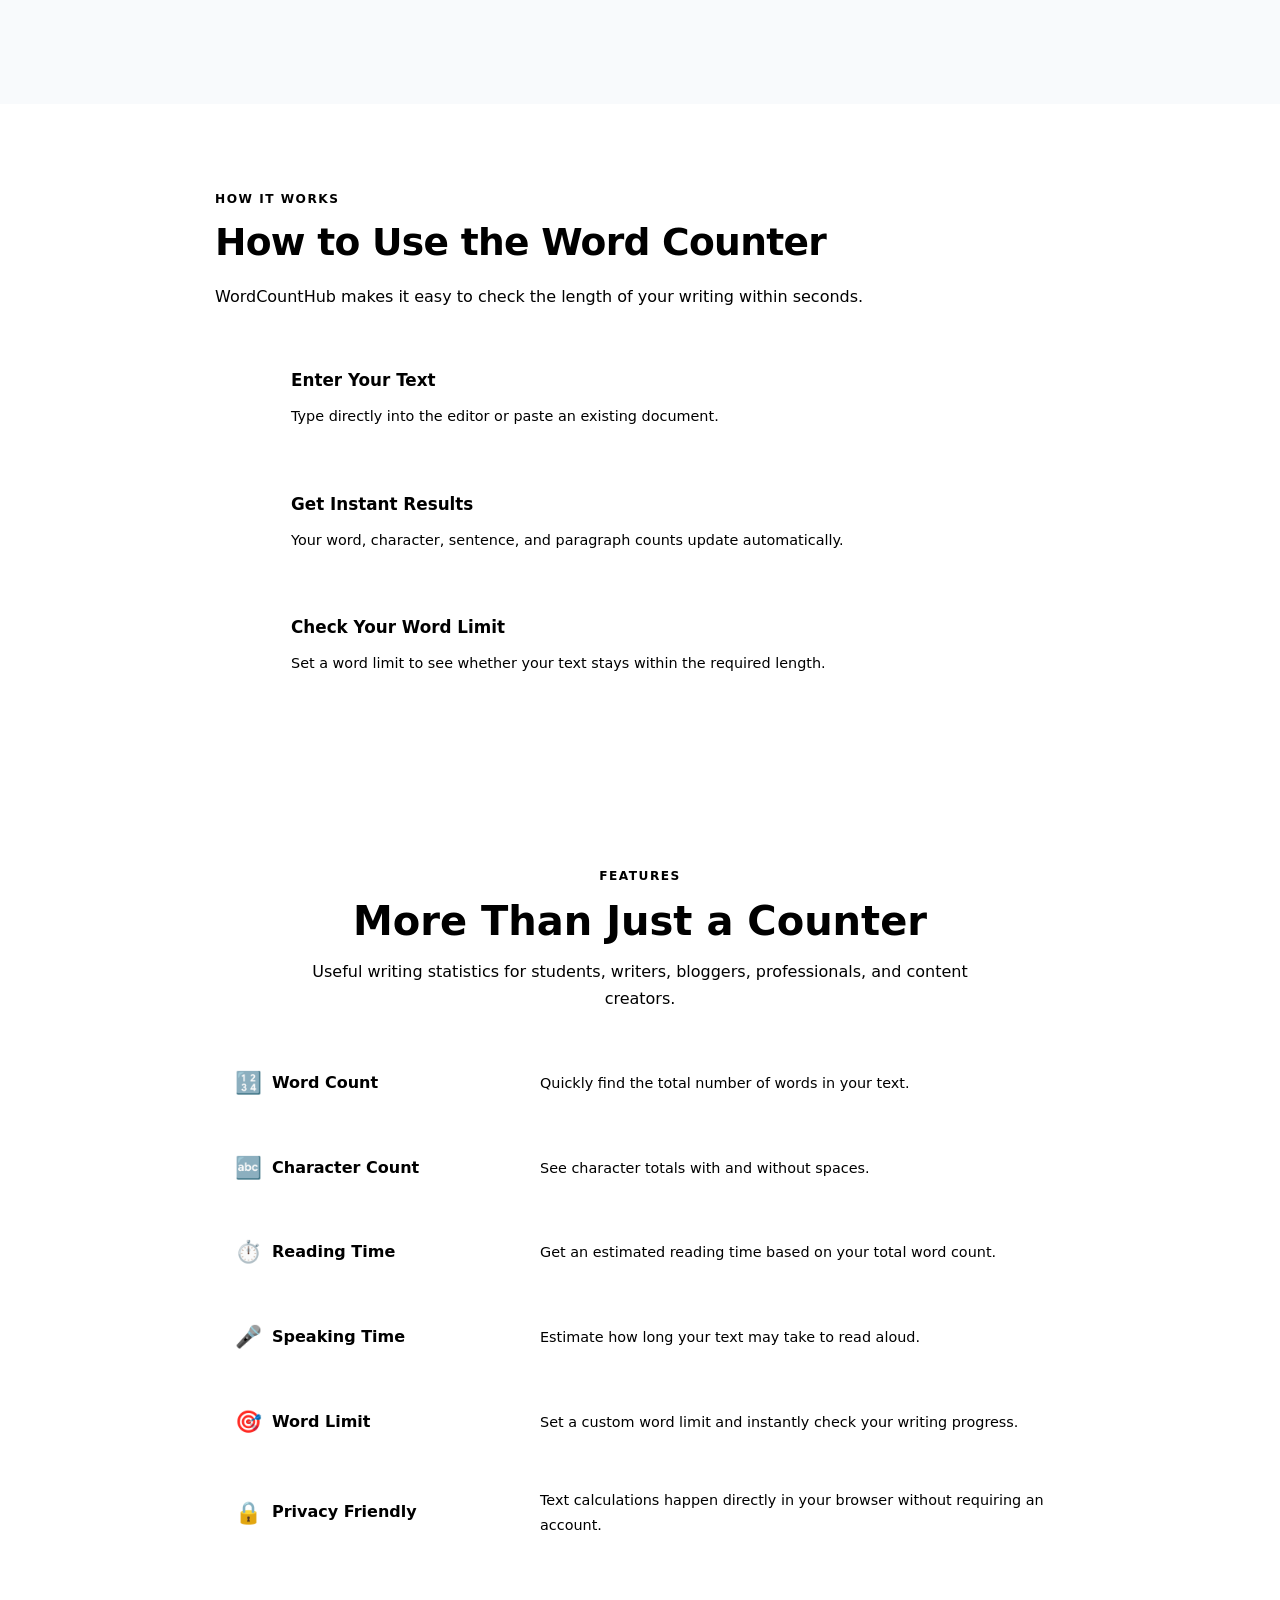
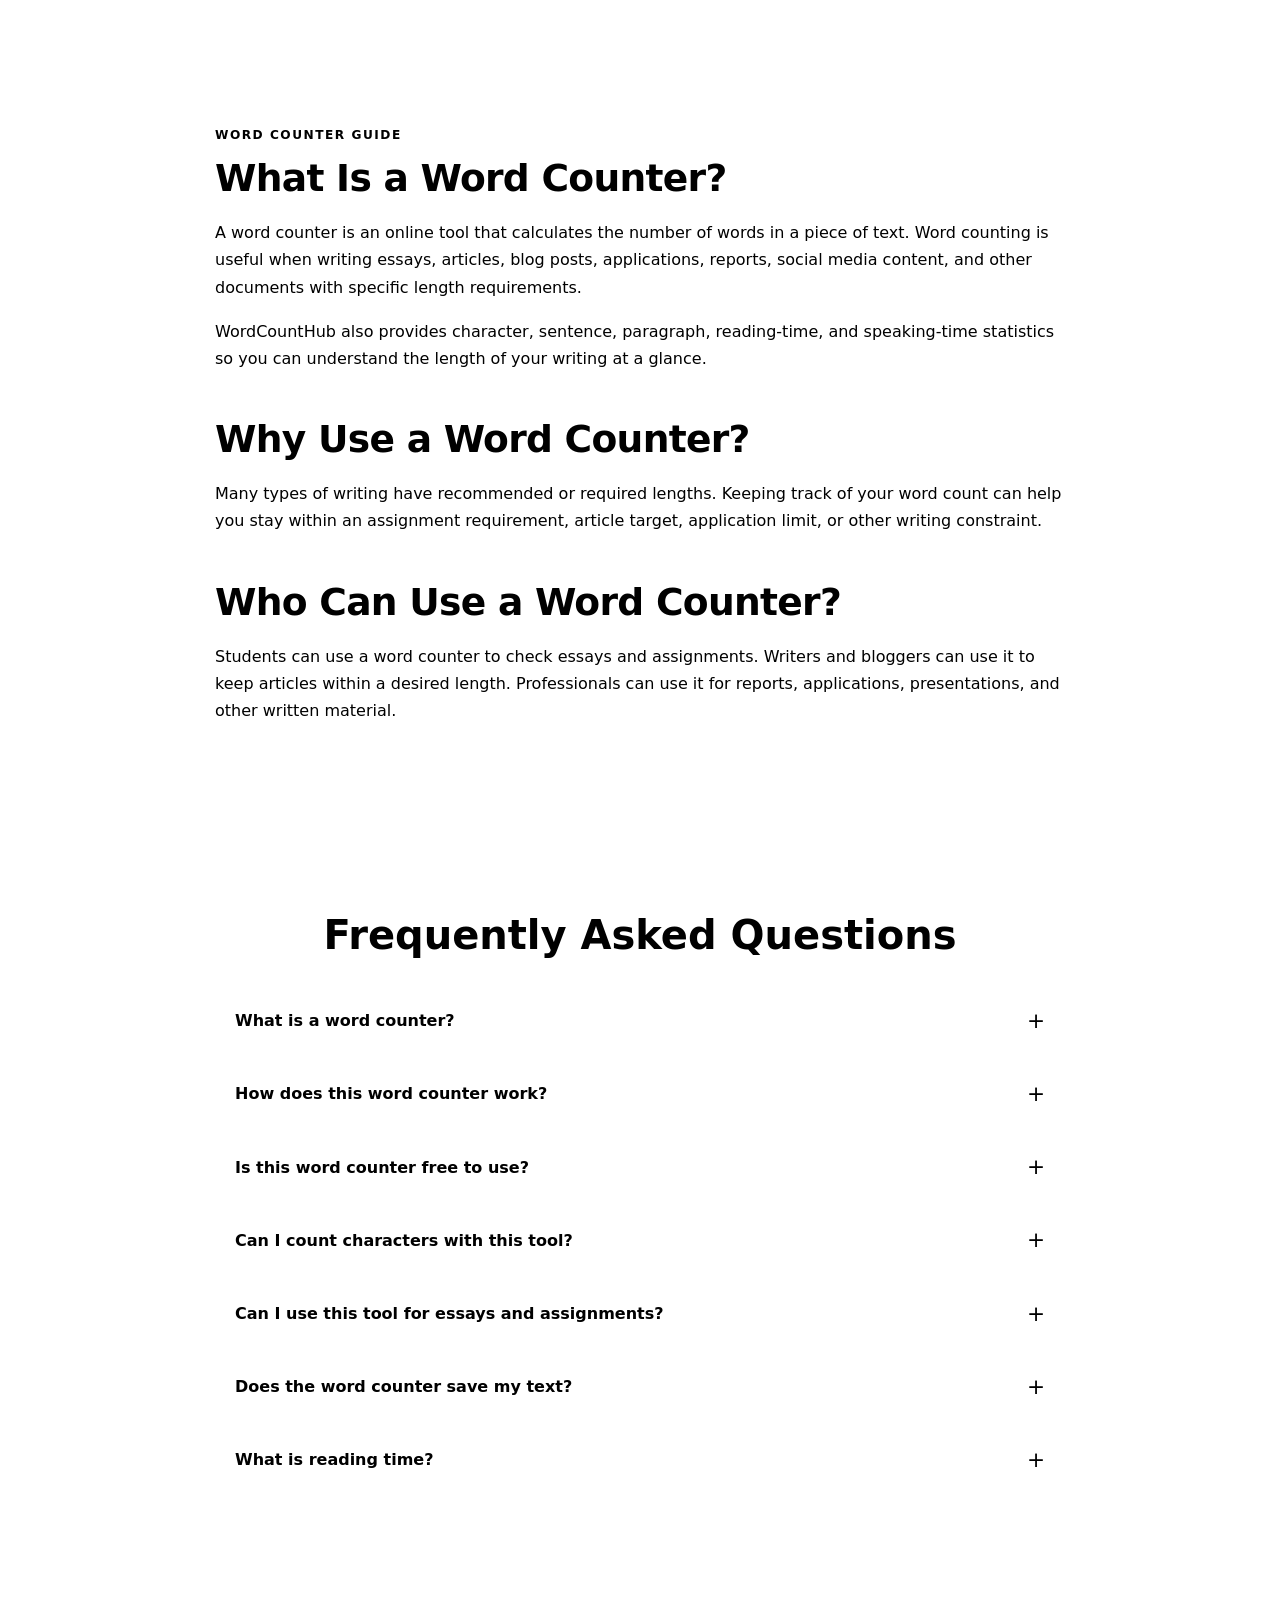
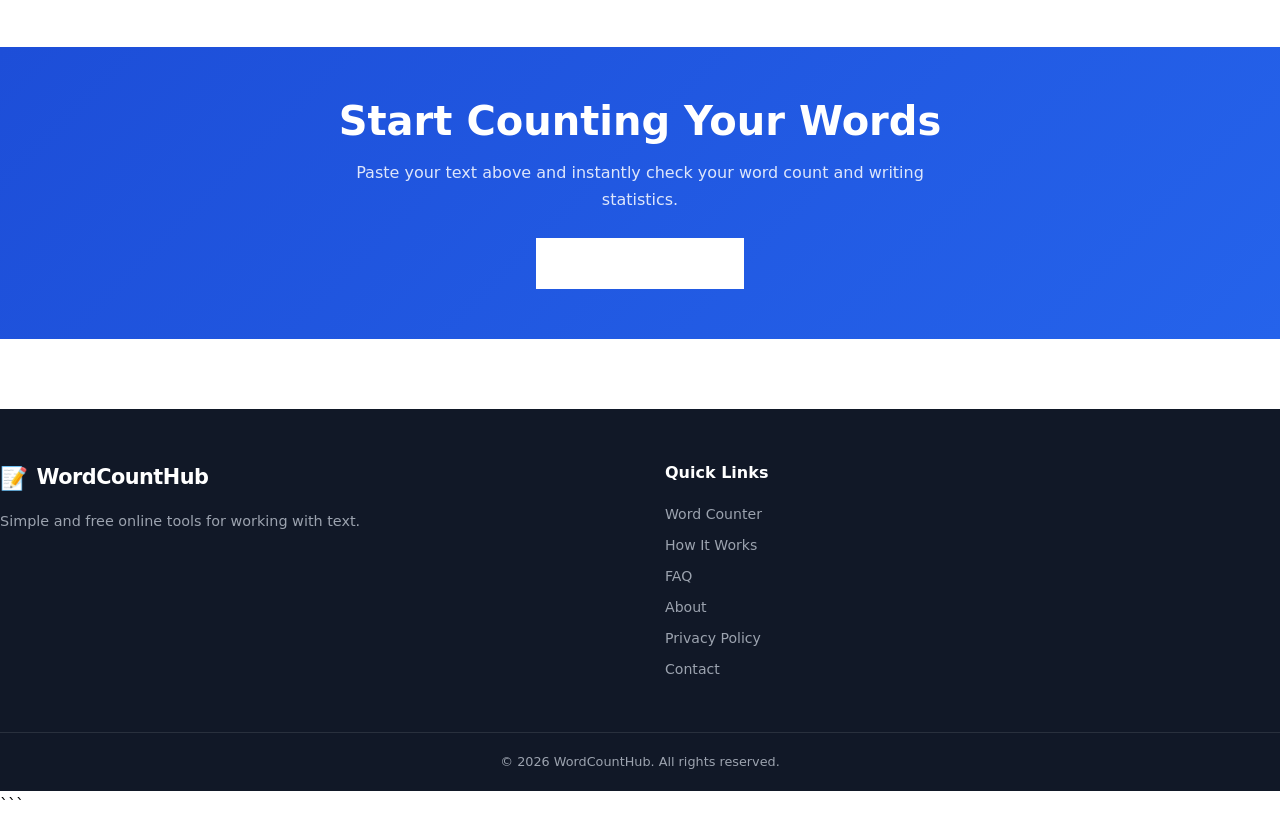
==== commit c4c2f9f0: "Revise HTML head for SEO improvements Updated meta tags for better SEO and changed title for clarity" ====
--- a/index.html
+++ b/index.html
@@ -6,16 +6,13 @@
 
     <meta charset="UTF-8">
 
-    <meta
-        name="viewport"
-        content="width=device-width, initial-scale=1.0"
-    >
-
-    <title>About WordCountHub - Free Online Word Counter</title>
+    <meta name="viewport" content="width=device-width, initial-scale=1.0">
+
+    <title>Free Word Counter - Count Words & Characters Online | WordCountHub</title>
 
     <meta
         name="description"
-        content="Learn more about WordCountHub, a simple and free online word counter for writers, students, bloggers, and professionals."
+        content="Free online word counter to count words, characters, sentences, paragraphs, reading time, and speaking time. Fast, simple, and easy to use."
     >
 
     <meta
@@ -25,285 +22,86 @@
 
     <link
         rel="canonical"
-        href="https://wordcounthub.github.io/word-counter/about.html"
-    >
-
+        href="https://wordcounthub.github.io/word-counter/"
+    >
+
+    <!-- Open Graph -->
+    <meta
+        property="og:title"
+        content="Free Word Counter - Count Words & Characters Online"
+    >
+
+    <meta
+        property="og:description"
+        content="Count words, characters, sentences, paragraphs, reading time, and speaking time instantly with WordCountHub."
+    >
+
+    <meta
+        property="og:url"
+        content="https://wordcounthub.github.io/word-counter/"
+    >
+
+    <meta
+        property="og:type"
+        content="website"
+    >
+
+    <meta
+        property="og:site_name"
+        content="WordCountHub"
+    >
+
+    <!-- Twitter / X -->
+    <meta
+        name="twitter:card"
+        content="summary"
+    >
+
+    <meta
+        name="twitter:title"
+        content="Free Word Counter - WordCountHub"
+    >
+
+    <meta
+        name="twitter:description"
+        content="Count words, characters, sentences, paragraphs, and reading time instantly."
+    >
+
+    <meta
+        name="theme-color"
+        content="#2563eb"
+    >
+
+    <!-- Favicon -->
+    <link
+        rel="icon"
+        href="data:image/svg+xml,%3Csvg xmlns='http://www.w3.org/2000/svg' viewBox='0 0 100 100'%3E%3Ctext y='.9em' font-size='90'%3E📝%3C/text%3E%3C/svg%3E"
+    >
+
+    <!-- Styles -->
     <link
         rel="stylesheet"
         href="style.css"
     >
 
-    <style>
-
-        /* =========================================
-           ABOUT PAGE
-        ========================================= */
-
-        .about-page {
-            padding: 70px 0 90px;
+    <!-- Structured Data -->
+    <script type="application/ld+json">
+    {
+        "@context": "https://schema.org",
+        "@type": "WebApplication",
+        "name": "WordCountHub Word Counter",
+        "url": "https://wordcounthub.github.io/word-counter/",
+        "applicationCategory": "UtilitiesApplication",
+        "operatingSystem": "Any",
+        "browserRequirements": "Requires JavaScript",
+        "description": "Free online word counter for counting words, characters, sentences, paragraphs, reading time, and speaking time.",
+        "offers": {
+            "@type": "Offer",
+            "price": "0",
+            "priceCurrency": "USD"
         }
-
-
-        .about-container {
-            width: min(
-                calc(100% - 40px),
-                850px
-            );
-
-            margin: 0 auto;
-        }
-
-
-        .about-header {
-            text-align: center;
-            margin-bottom: 45px;
-        }
-
-
-        .about-header h1 {
-            margin-top: 10px;
-
-            font-size:
-                clamp(
-                    2.2rem,
-                    5vw,
-                    3.2rem
-                );
-
-            line-height: 1.15;
-
-            letter-spacing: -1.5px;
-        }
-
-
-        .about-header p {
-            max-width: 680px;
-
-            margin: 18px auto 0;
-
-            color: var(--text-secondary);
-
-            font-size: 1.05rem;
-        }
-
-
-        .about-card {
-            background: #ffffff;
-
-            border:
-                1px solid var(--border);
-
-            border-radius:
-                var(--radius-large);
-
-            padding: 35px;
-
-            box-shadow:
-                var(--shadow);
-        }
-
-
-        .about-card h2 {
-            margin-top: 35px;
-
-            margin-bottom: 12px;
-
-            font-size: 1.55rem;
-
-            line-height: 1.3;
-
-            letter-spacing: -0.4px;
-        }
-
-
-        .about-card h2:first-child {
-            margin-top: 0;
-        }
-
-
-        .about-card p {
-            margin-bottom: 17px;
-
-            color: var(--text-secondary);
-
-            line-height: 1.8;
-        }
-
-
-        .about-features {
-            display: flex;
-
-            flex-direction: column;
-
-            gap: 12px;
-
-            margin: 25px 0 10px;
-        }
-
-
-        .about-feature {
-            display: flex;
-
-            align-items: flex-start;
-
-            gap: 14px;
-
-            padding: 16px;
-
-            background: var(--background);
-
-            border:
-                1px solid var(--border);
-
-            border-radius:
-                var(--radius);
-        }
-
-
-        .about-feature-icon {
-            width: 40px;
-            height: 40px;
-
-            flex: 0 0 40px;
-
-            display: flex;
-
-            align-items: center;
-            justify-content: center;
-
-            background: var(--primary-light);
-
-            border-radius: 10px;
-
-            font-size: 1.2rem;
-        }
-
-
-        .about-feature-content h3 {
-            margin: 0 0 3px;
-
-            font-size: 1rem;
-
-            line-height: 1.4;
-        }
-
-
-        .about-feature-content p {
-            margin: 0;
-
-            font-size: 0.88rem;
-
-            line-height: 1.6;
-        }
-
-
-        .about-cta {
-            margin-top: 35px;
-
-            padding-top: 30px;
-
-            border-top:
-                1px solid var(--border);
-
-            text-align: center;
-        }
-
-
-        .about-cta p {
-            margin-bottom: 20px;
-        }
-
-
-        .about-button {
-            display: inline-flex;
-
-            align-items: center;
-            justify-content: center;
-
-            padding: 11px 20px;
-
-            background: var(--primary);
-
-            color: #ffffff;
-
-            border-radius:
-                var(--radius-small);
-
-            text-decoration: none;
-
-            font-weight: 700;
-
-            transition:
-                background 0.2s ease,
-                transform 0.15s ease;
-        }
-
-
-        .about-button:hover {
-            background:
-                var(--primary-dark);
-
-            transform:
-                translateY(-1px);
-        }
-
-
-        /* =========================================
-           MOBILE
-        ========================================= */
-
-        @media (max-width: 650px) {
-
-            .about-page {
-                padding: 50px 0 65px;
-            }
-
-
-            .about-container {
-                width:
-                    min(
-                        calc(100% - 28px),
-                        850px
-                    );
-            }
-
-
-            .about-header {
-                margin-bottom: 30px;
-            }
-
-
-            .about-header h1 {
-                font-size: 2.25rem;
-            }
-
-
-            .about-header p {
-                font-size: 0.95rem;
-            }
-
-
-            .about-card {
-                padding: 20px;
-
-                border-radius: 16px;
-            }
-
-
-            .about-card h2 {
-                margin-top: 30px;
-
-                font-size: 1.35rem;
-            }
-
-
-            .about-feature {
-                padding: 14px;
-            }
-
-        }
-
-    </style>
+    }
+    </script>
 
 </head>
 
@@ -325,9 +123,7 @@
             aria-label="WordCountHub Home"
         >
 
-            <span class="logo-icon">
-                📝
-            </span>
+            <span class="logo-icon">📝</span>
 
             <span>
                 WordCount<span class="logo-accent">Hub</span>
@@ -345,11 +141,11 @@
                 Word Counter
             </a>
 
-            <a href="./#how-it-works">
+            <a href="#how-it-works">
                 How It Works
             </a>
 
-            <a href="./#faq">
+            <a href="#faq">
                 FAQ
             </a>
 
@@ -366,241 +162,887 @@
 
 
 <!-- =========================================
-     ABOUT CONTENT
+     MAIN
 ========================================= -->
 
 <main>
 
-    <section class="about-page">
-
-        <div class="about-container">
-
-
-            <!-- Header -->
-
-            <div class="about-header">
-
-                <span class="section-label">
-                    ABOUT WORDCOUNTHUB
-                </span>
-
-                <h1>
-                    About WordCountHub
-                </h1>
+
+<!-- =========================================
+     HERO
+========================================= -->
+
+<section class="hero-section">
+
+    <div class="container">
+
+        <div class="hero-content">
+
+            <span class="eyebrow">
+                FREE ONLINE WRITING TOOL
+            </span>
+
+            <h1>
+                Free Word Counter
+            </h1>
+
+            <p class="hero-description">
+                Count words, characters, sentences, paragraphs,
+                reading time, and speaking time instantly.
+                No registration required.
+            </p>
+
+        </div>
+
+
+
+        <!-- =========================================
+             WORD COUNTER TOOL
+        ========================================= -->
+
+        <section
+            class="counter-card"
+            aria-labelledby="tool-heading"
+        >
+
+            <div class="tool-header">
+
+                <div>
+
+                    <h2 id="tool-heading">
+                        Word Counter
+                    </h2>
+
+                    <p>
+                        Type or paste your text below.
+                        Your results update automatically.
+                    </p>
+
+                </div>
+
+            </div>
+
+
+
+            <!-- Text Area -->
+
+            <div class="textarea-wrapper">
+
+                <label
+                    for="textInput"
+                    class="sr-only"
+                >
+                    Enter or paste your text
+                </label>
+
+                <textarea
+                    id="textInput"
+                    placeholder="Start typing or paste your text here..."
+                    spellcheck="true"
+                    aria-describedby="text-help"
+                ></textarea>
+
+                <p
+                    id="text-help"
+                    class="textarea-help"
+                >
+                    Your text is processed directly in your browser.
+                </p>
+
+            </div>
+
+
+
+            <!-- Word Limit -->
+
+            <div class="word-limit-row">
+
+                <label for="wordLimit">
+                    Word limit
+                </label>
+
+                <div class="limit-input-wrapper">
+
+                    <input
+                        type="number"
+                        id="wordLimit"
+                        min="1"
+                        placeholder="No limit"
+                        inputmode="numeric"
+                        aria-label="Word limit"
+                    >
+
+                    <button
+                        type="button"
+                        id="clearLimit"
+                        class="small-button"
+                    >
+                        Clear
+                    </button>
+
+                </div>
+
+            </div>
+
+
+            <div
+                id="limitStatus"
+                class="limit-status"
+                aria-live="polite"
+            ></div>
+
+
+
+            <!-- =========================================
+                 STATISTICS
+            ========================================= -->
+
+            <div
+                class="stats-list"
+                aria-live="polite"
+            >
+
+
+                <div class="stat-row primary-stat">
+
+                    <div class="stat-icon">
+                        🔢
+                    </div>
+
+                    <div class="stat-content">
+
+                        <span
+                            class="stat-number"
+                            id="wordCount"
+                        >
+                            0
+                        </span>
+
+                        <span class="stat-label">
+                            Words
+                        </span>
+
+                    </div>
+
+                </div>
+
+
+
+                <div class="stat-row">
+
+                    <div class="stat-icon">
+                        🔤
+                    </div>
+
+                    <div class="stat-content">
+
+                        <span
+                            class="stat-number"
+                            id="characterCount"
+                        >
+                            0
+                        </span>
+
+                        <span class="stat-label">
+                            Characters
+                        </span>
+
+                    </div>
+
+                </div>
+
+
+
+                <div class="stat-row">
+
+                    <div class="stat-icon">
+                        ✏️
+                    </div>
+
+                    <div class="stat-content">
+
+                        <span
+                            class="stat-number"
+                            id="characterNoSpaceCount"
+                        >
+                            0
+                        </span>
+
+                        <span class="stat-label">
+                            Characters Without Spaces
+                        </span>
+
+                    </div>
+
+                </div>
+
+
+
+                <div class="stat-row">
+
+                    <div class="stat-icon">
+                        📝
+                    </div>
+
+                    <div class="stat-content">
+
+                        <span
+                            class="stat-number"
+                            id="sentenceCount"
+                        >
+                            0
+                        </span>
+
+                        <span class="stat-label">
+                            Sentences
+                        </span>
+
+                    </div>
+
+                </div>
+
+
+
+                <div class="stat-row">
+
+                    <div class="stat-icon">
+                        📄
+                    </div>
+
+                    <div class="stat-content">
+
+                        <span
+                            class="stat-number"
+                            id="paragraphCount"
+                        >
+                            0
+                        </span>
+
+                        <span class="stat-label">
+                            Paragraphs
+                        </span>
+
+                    </div>
+
+                </div>
+
+
+
+                <div class="stat-row">
+
+                    <div class="stat-icon">
+                        📖
+                    </div>
+
+                    <div class="stat-content">
+
+                        <span
+                            class="stat-number"
+                            id="readingTime"
+                        >
+                            0 min
+                        </span>
+
+                        <span class="stat-label">
+                            Reading Time
+                        </span>
+
+                    </div>
+
+                </div>
+
+
+
+                <div class="stat-row">
+
+                    <div class="stat-icon">
+                        🎤
+                    </div>
+
+                    <div class="stat-content">
+
+                        <span
+                            class="stat-number"
+                            id="speakingTime"
+                        >
+                            0 min
+                        </span>
+
+                        <span class="stat-label">
+                            Speaking Time
+                        </span>
+
+                    </div>
+
+                </div>
+
+            </div>
+
+
+
+            <!-- =========================================
+                 ACTION BUTTONS
+            ========================================= -->
+
+            <div class="tool-actions">
+
+                <button
+                    type="button"
+                    id="copyButton"
+                    class="button button-primary"
+                >
+                    📋 Copy Text
+                </button>
+
+                <button
+                    type="button"
+                    id="downloadButton"
+                    class="button button-secondary"
+                >
+                    ⬇️ Download
+                </button>
+
+                <button
+                    type="button"
+                    id="clearButton"
+                    class="button button-danger"
+                >
+                    🗑️ Clear
+                </button>
+
+            </div>
+
+
+            <p
+                id="actionMessage"
+                class="action-message"
+                aria-live="polite"
+            ></p>
+
+        </section>
+
+    </div>
+
+</section>
+
+
+
+<!-- =========================================
+     HOW TO USE
+========================================= -->
+
+<section
+    id="how-it-works"
+    class="content-section"
+>
+
+    <div class="container narrow-container">
+
+        <span class="section-label">
+            HOW IT WORKS
+        </span>
+
+        <h2>
+            How to Use the Word Counter
+        </h2>
+
+        <p>
+            WordCountHub makes it easy to check the length
+            of your writing within seconds.
+        </p>
+
+
+        <div class="steps-list">
+
+
+            <!-- Step 1 -->
+
+            <div class="step-item">
+
+                <div class="step-number">
+                    1
+                </div>
+
+                <div class="step-content">
+
+                    <h3>
+                        Enter Your Text
+                    </h3>
+
+                    <p>
+                        Type directly into the editor or paste
+                        an existing document.
+                    </p>
+
+                </div>
+
+            </div>
+
+
+
+            <!-- Step 2 -->
+
+            <div class="step-item">
+
+                <div class="step-number">
+                    2
+                </div>
+
+                <div class="step-content">
+
+                    <h3>
+                        Get Instant Results
+                    </h3>
+
+                    <p>
+                        Your word, character, sentence, and
+                        paragraph counts update automatically.
+                    </p>
+
+                </div>
+
+            </div>
+
+
+
+            <!-- Step 3 -->
+
+            <div class="step-item">
+
+                <div class="step-number">
+                    3
+                </div>
+
+                <div class="step-content">
+
+                    <h3>
+                        Check Your Word Limit
+                    </h3>
+
+                    <p>
+                        Set a word limit to see whether your
+                        text stays within the required length.
+                    </p>
+
+                </div>
+
+            </div>
+
+        </div>
+
+    </div>
+
+</section>
+
+
+
+<!-- =========================================
+     FEATURES
+========================================= -->
+
+<section class="features-section">
+
+    <div class="container">
+
+        <div class="section-heading">
+
+            <span class="section-label">
+                FEATURES
+            </span>
+
+            <h2>
+                More Than Just a Counter
+            </h2>
+
+            <p>
+                Useful writing statistics for students, writers,
+                bloggers, professionals, and content creators.
+            </p>
+
+        </div>
+
+
+
+        <div class="features-list">
+
+
+            <!-- Feature 1 -->
+
+            <article class="feature-row">
+
+                <div class="feature-title">
+                    <span class="feature-icon">🔢</span>
+                    <h3>Word Count</h3>
+                </div>
 
                 <p>
-                    A simple, fast, and free online tool
-                    for counting words and understanding
-                    your writing.
+                    Quickly find the total number of words
+                    in your text.
                 </p>
 
-            </div>
-
-
-
-            <!-- Main Card -->
-
-            <article class="about-card">
-
-
-                <h2>
-                    What Is WordCountHub?
-                </h2>
+            </article>
+
+
+
+            <!-- Feature 2 -->
+
+            <article class="feature-row">
+
+                <div class="feature-title">
+                    <span class="feature-icon">🔤</span>
+                    <h3>Character Count</h3>
+                </div>
 
                 <p>
-                    WordCountHub is a free online writing tool
-                    designed to make checking text length
-                    simple and convenient.
+                    See character totals with and without spaces.
                 </p>
 
+            </article>
+
+
+
+            <!-- Feature 3 -->
+
+            <article class="feature-row">
+
+                <div class="feature-title">
+                    <span class="feature-icon">⏱️</span>
+                    <h3>Reading Time</h3>
+                </div>
+
                 <p>
-                    Whether you are writing an essay, article,
-                    blog post, report, application, or social
-                    media content, WordCountHub helps you
-                    quickly understand the size of your text.
+                    Get an estimated reading time based on
+                    your total word count.
                 </p>
 
-
-
-                <h2>
-                    Our Goal
-                </h2>
+            </article>
+
+
+
+            <!-- Feature 4 -->
+
+            <article class="feature-row">
+
+                <div class="feature-title">
+                    <span class="feature-icon">🎤</span>
+                    <h3>Speaking Time</h3>
+                </div>
 
                 <p>
-                    Our goal is to provide straightforward
-                    online text tools that are easy to use
-                    without unnecessary registration,
-                    complicated interfaces, or distracting
-                    features.
+                    Estimate how long your text may take
+                    to read aloud.
                 </p>
 
-
-
-                <h2>
-                    What You Can Check
-                </h2>
-
-
-                <div class="about-features">
-
-
-                    <div class="about-feature">
-
-                        <div class="about-feature-icon">
-                            🔢
-                        </div>
-
-                        <div class="about-feature-content">
-
-                            <h3>
-                                Word Count
-                            </h3>
-
-                            <p>
-                                See how many words are contained
-                                in your text.
-                            </p>
-
-                        </div>
-
-                    </div>
-
-
-
-                    <div class="about-feature">
-
-                        <div class="about-feature-icon">
-                            🔤
-                        </div>
-
-                        <div class="about-feature-content">
-
-                            <h3>
-                                Character Count
-                            </h3>
-
-                            <p>
-                                Check total characters and
-                                characters without spaces.
-                            </p>
-
-                        </div>
-
-                    </div>
-
-
-
-                    <div class="about-feature">
-
-                        <div class="about-feature-icon">
-                            📝
-                        </div>
-
-                        <div class="about-feature-content">
-
-                            <h3>
-                                Sentences & Paragraphs
-                            </h3>
-
-                            <p>
-                                Quickly see the number of
-                                sentences and paragraphs.
-                            </p>
-
-                        </div>
-
-                    </div>
-
-
-
-                    <div class="about-feature">
-
-                        <div class="about-feature-icon">
-                            ⏱️
-                        </div>
-
-                        <div class="about-feature-content">
-
-                            <h3>
-                                Reading & Speaking Time
-                            </h3>
-
-                            <p>
-                                Get an estimated reading and
-                                speaking time for your text.
-                            </p>
-
-                        </div>
-
-                    </div>
-
-
-                </div>
-
-
-
-                <h2>
-                    Who Can Use WordCountHub?
-                </h2>
+            </article>
+
+
+
+            <!-- Feature 5 -->
+
+            <article class="feature-row">
+
+                <div class="feature-title">
+                    <span class="feature-icon">🎯</span>
+                    <h3>Word Limit</h3>
+                </div>
 
                 <p>
-                    WordCountHub can be useful for students,
-                    writers, bloggers, content creators,
-                    professionals, teachers, and anyone who
-                    needs to check the length of written content.
+                    Set a custom word limit and instantly
+                    check your writing progress.
                 </p>
 
-
-
-                <h2>
-                    Simple and Easy to Use
-                </h2>
+            </article>
+
+
+
+            <!-- Feature 6 -->
+
+            <article class="feature-row">
+
+                <div class="feature-title">
+                    <span class="feature-icon">🔒</span>
+                    <h3>Privacy Friendly</h3>
+                </div>
 
                 <p>
-                    Just enter or paste your text into the
-                    word counter. The statistics update
-                    automatically, so you can see your results
-                    immediately.
+                    Text calculations happen directly in your
+                    browser without requiring an account.
                 </p>
 
-
-
-                <h2>
-                    Privacy-Friendly Design
-                </h2>
-
-                <p>
-                    The word counting calculations are performed
-                    directly in your browser. You do not need
-                    to create an account to use the basic
-                    word counter.
-                </p>
-
-
-
-                <!-- CTA -->
-
-                <div class="about-cta">
+            </article>
+
+        </div>
+
+    </div>
+
+</section>
+
+
+
+<!-- =========================================
+     WORD COUNTER INFORMATION
+========================================= -->
+
+<section class="content-section">
+
+    <div class="container narrow-container">
+
+        <span class="section-label">
+            WORD COUNTER GUIDE
+        </span>
+
+        <h2>
+            What Is a Word Counter?
+        </h2>
+
+        <p>
+            A word counter is an online tool that calculates
+            the number of words in a piece of text. Word counting
+            is useful when writing essays, articles, blog posts,
+            applications, reports, social media content, and
+            other documents with specific length requirements.
+        </p>
+
+        <p>
+            WordCountHub also provides character, sentence,
+            paragraph, reading-time, and speaking-time statistics
+            so you can understand the length of your writing at a glance.
+        </p>
+
+
+        <h2>
+            Why Use a Word Counter?
+        </h2>
+
+        <p>
+            Many types of writing have recommended or required
+            lengths. Keeping track of your word count can help
+            you stay within an assignment requirement, article
+            target, application limit, or other writing constraint.
+        </p>
+
+
+        <h2>
+            Who Can Use a Word Counter?
+        </h2>
+
+        <p>
+            Students can use a word counter to check essays and
+            assignments. Writers and bloggers can use it to keep
+            articles within a desired length. Professionals can
+            use it for reports, applications, presentations,
+            and other written material.
+        </p>
+
+    </div>
+
+</section>
+
+
+
+<!-- =========================================
+     FAQ
+========================================= -->
+
+<section
+    id="faq"
+    class="faq-section"
+>
+
+    <div class="container narrow-container">
+
+        <!-- ONLY ONE FAQ HEADING -->
+
+        <h2 class="faq-main-title">
+            Frequently Asked Questions
+        </h2>
+
+
+        <div class="faq-list">
+
+
+            <details class="faq-item">
+
+                <summary>
+                    What is a word counter?
+                </summary>
+
+                <div class="faq-answer">
 
                     <p>
-                        Ready to check your text?
+                        A word counter is an online tool that
+                        calculates the number of words in your text.
+                        It can also provide information about
+                        characters, sentences, paragraphs, and
+                        other writing statistics.
                     </p>
 
-                    <a
-                        href="./"
-                        class="about-button"
-                    >
-                        📝 Use Word Counter
-                    </a>
-
-                </div>
-
-
-            </article>
+                </div>
+
+            </details>
+
+
+
+            <details class="faq-item">
+
+                <summary>
+                    How does this word counter work?
+                </summary>
+
+                <div class="faq-answer">
+
+                    <p>
+                        Type or paste your text into the editor.
+                        WordCountHub automatically analyzes the
+                        text and updates the word, character,
+                        sentence, paragraph, and time statistics.
+                    </p>
+
+                </div>
+
+            </details>
+
+
+
+            <details class="faq-item">
+
+                <summary>
+                    Is this word counter free to use?
+                </summary>
+
+                <div class="faq-answer">
+
+                    <p>
+                        Yes. WordCountHub is free to use and does
+                        not require you to create an account.
+                    </p>
+
+                </div>
+
+            </details>
+
+
+
+            <details class="faq-item">
+
+                <summary>
+                    Can I count characters with this tool?
+                </summary>
+
+                <div class="faq-answer">
+
+                    <p>
+                        Yes. The tool displays both total characters
+                        and characters without spaces.
+                    </p>
+
+                </div>
+
+            </details>
+
+
+
+            <details class="faq-item">
+
+                <summary>
+                    Can I use this tool for essays and assignments?
+                </summary>
+
+                <div class="faq-answer">
+
+                    <p>
+                        Yes. Students can use the word counter to
+                        check essays, assignments, reports, and
+                        other written work against a required
+                        word count.
+                    </p>
+
+                </div>
+
+            </details>
+
+
+
+            <details class="faq-item">
+
+                <summary>
+                    Does the word counter save my text?
+                </summary>
+
+                <div class="faq-answer">
+
+                    <p>
+                        The counting calculations are performed
+                        directly in your browser. The tool does not
+                        require an account or send your text to a
+                        server for counting.
+                    </p>
+
+                </div>
+
+            </details>
+
+
+
+            <details class="faq-item">
+
+                <summary>
+                    What is reading time?
+                </summary>
+
+                <div class="faq-answer">
+
+                    <p>
+                        Reading time is an estimate based on your
+                        word count and an average reading speed.
+                        Actual reading time can vary from person
+                        to person.
+                    </p>
+
+                </div>
+
+            </details>
 
         </div>
 
-    </section>
+    </div>
+
+</section>
+
+
+
+<!-- =========================================
+     CTA
+========================================= -->
+
+<section class="cta-section">
+
+    <div class="container">
+
+        <div class="cta-card">
+
+            <h2>
+                Start Counting Your Words
+            </h2>
+
+            <p>
+                Paste your text above and instantly check
+                your word count and writing statistics.
+            </p>
+
+            <a
+                href="#tool-heading"
+                class="cta-button"
+            >
+                Use Word Counter
+            </a>
+
+        </div>
+
+    </div>
+
+</section>
+
 
 </main>
 
@@ -650,11 +1092,11 @@
                 Word Counter
             </a>
 
-            <a href="./#how-it-works">
+            <a href="#how-it-works">
                 How It Works
             </a>
 
-            <a href="./#faq">
+            <a href="#faq">
                 FAQ
             </a>
 
@@ -690,7 +1132,12 @@
 </footer>
 
 
+
+<!-- JavaScript -->
+
+<script src="script.js"></script>
+
+
 </body>
-
 </html>
 ```
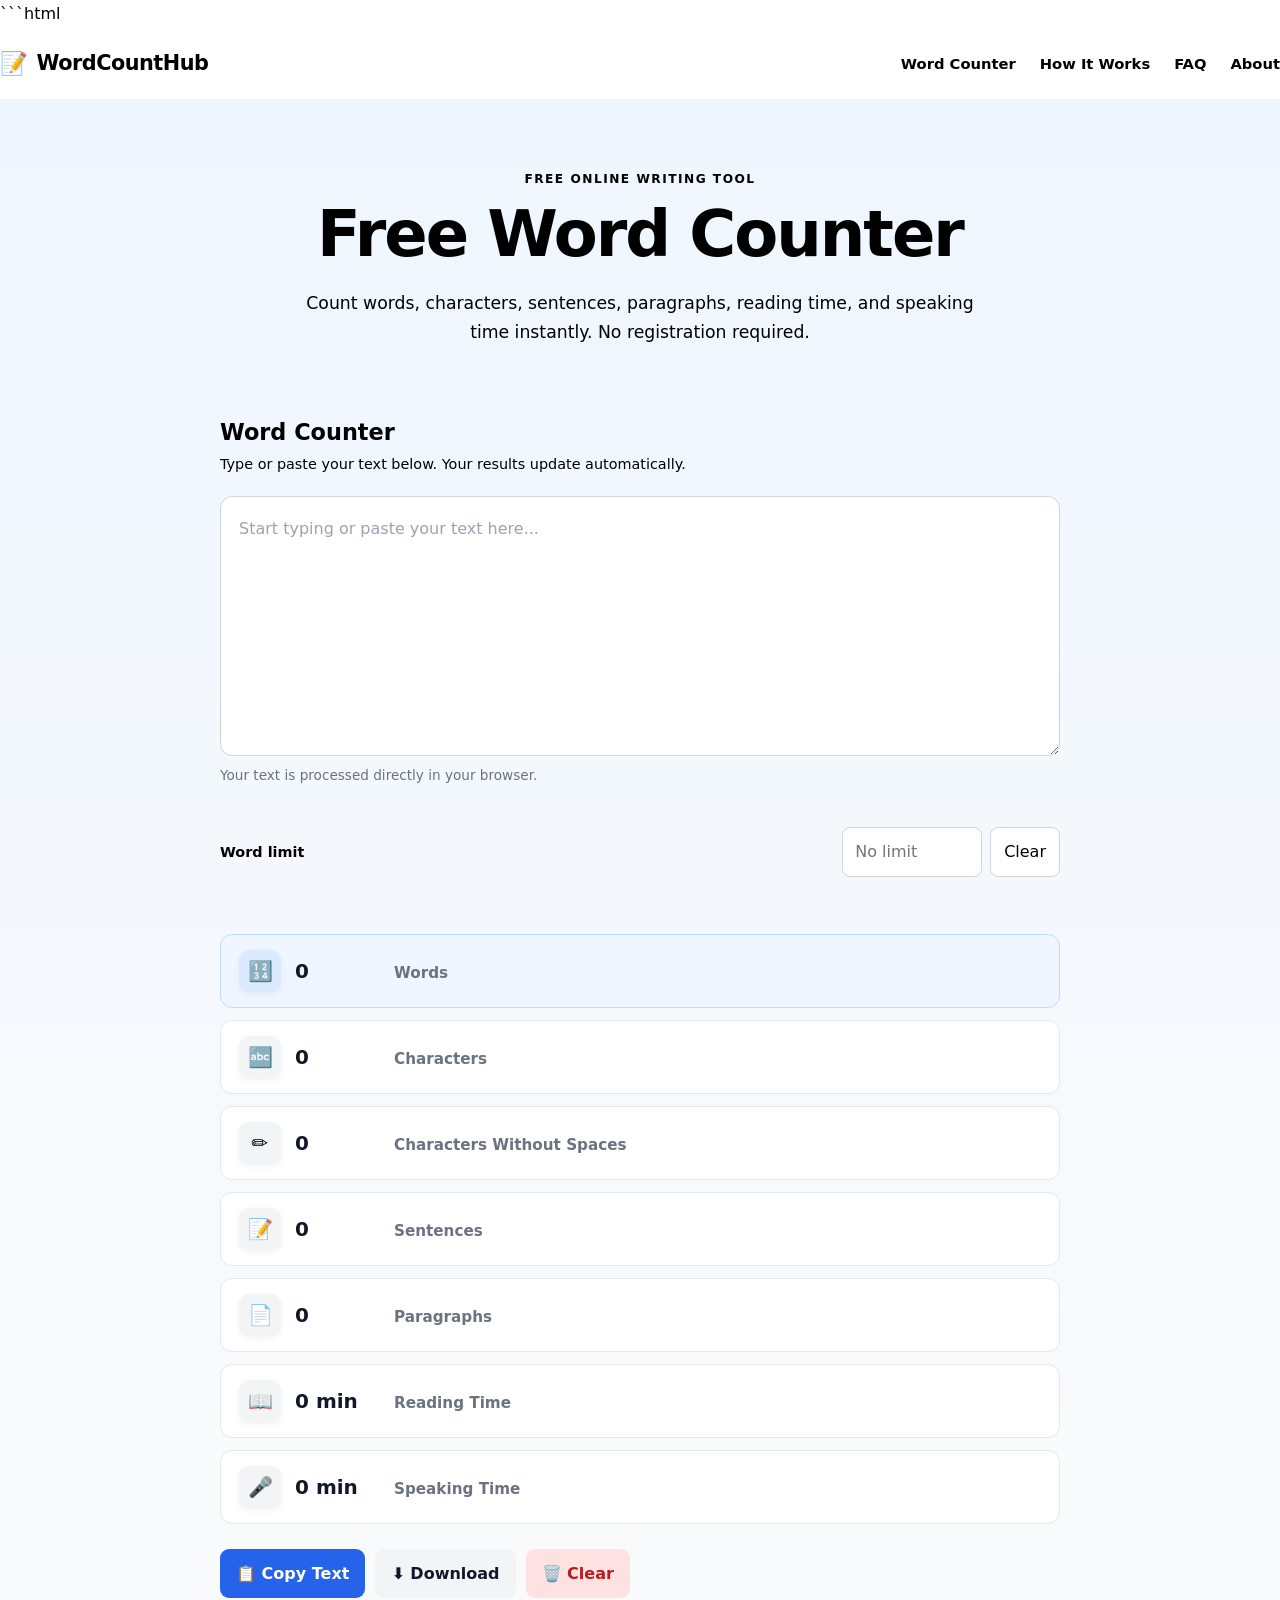
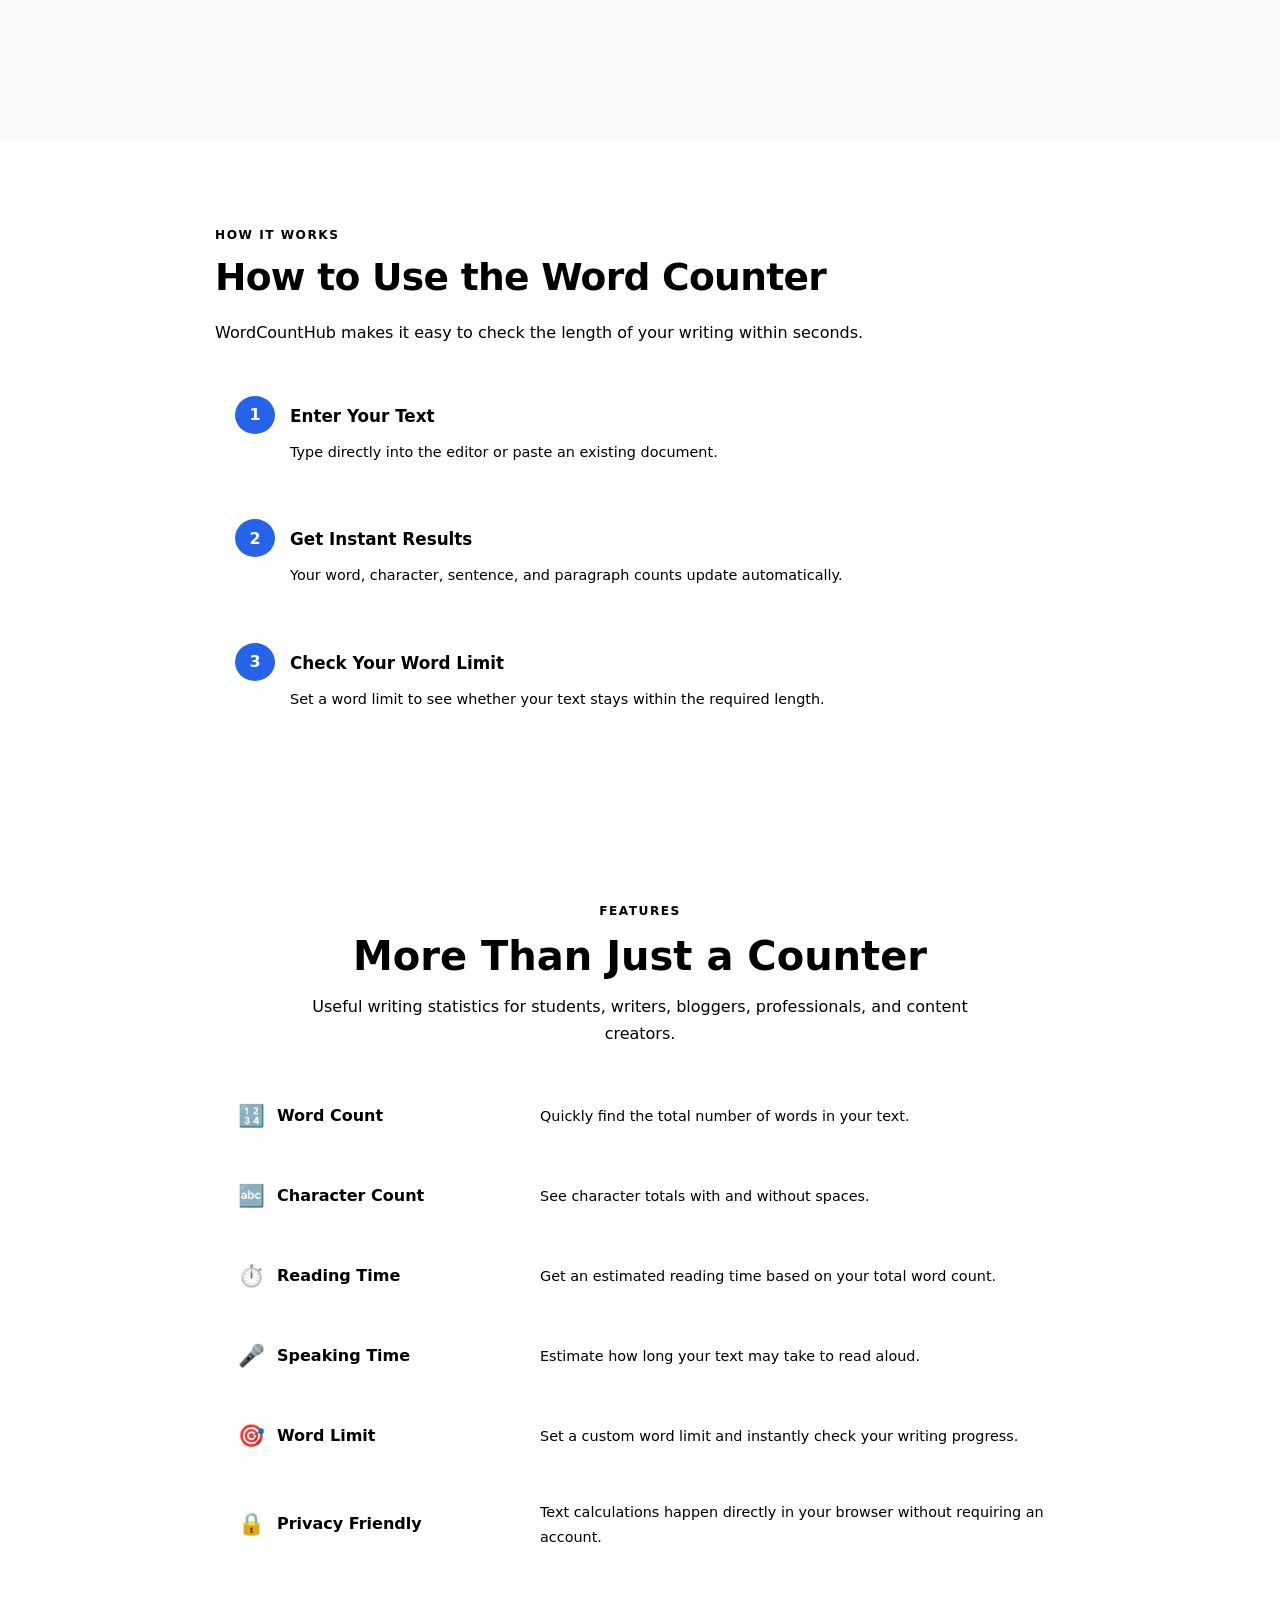
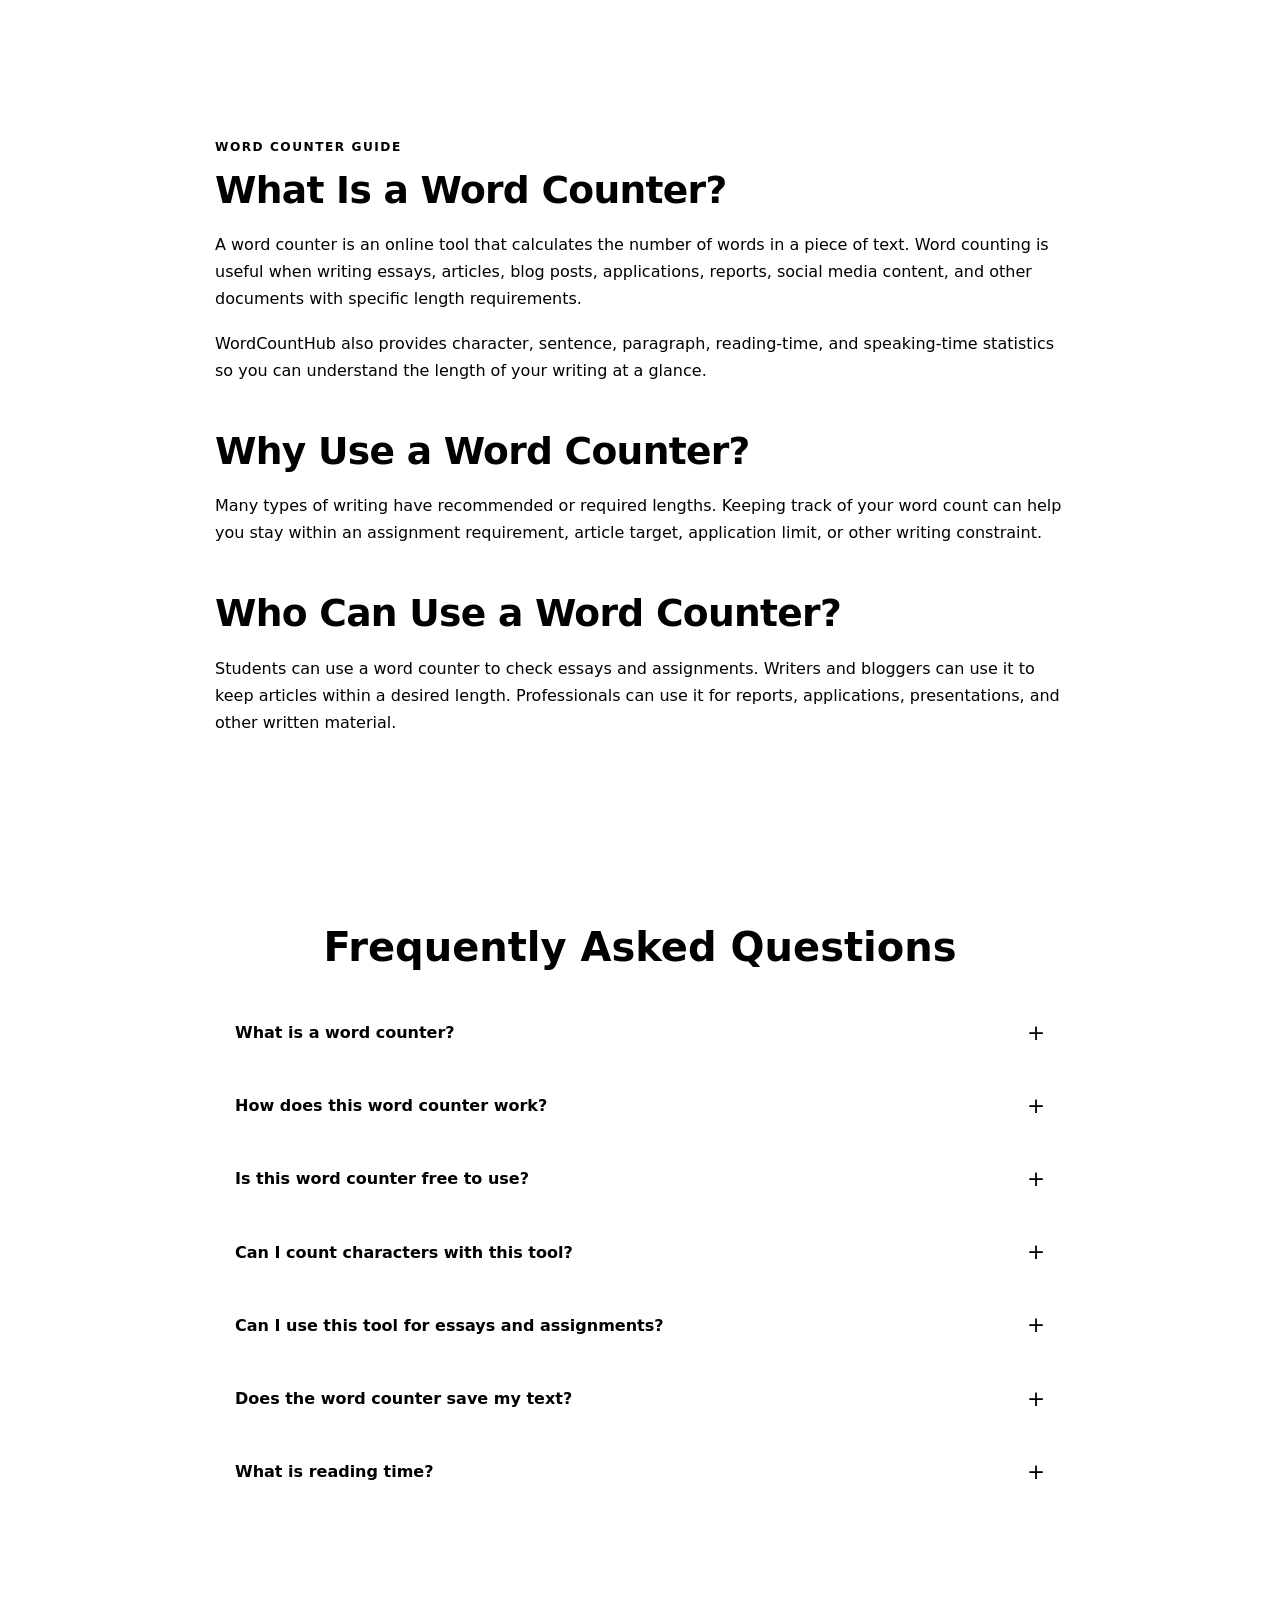
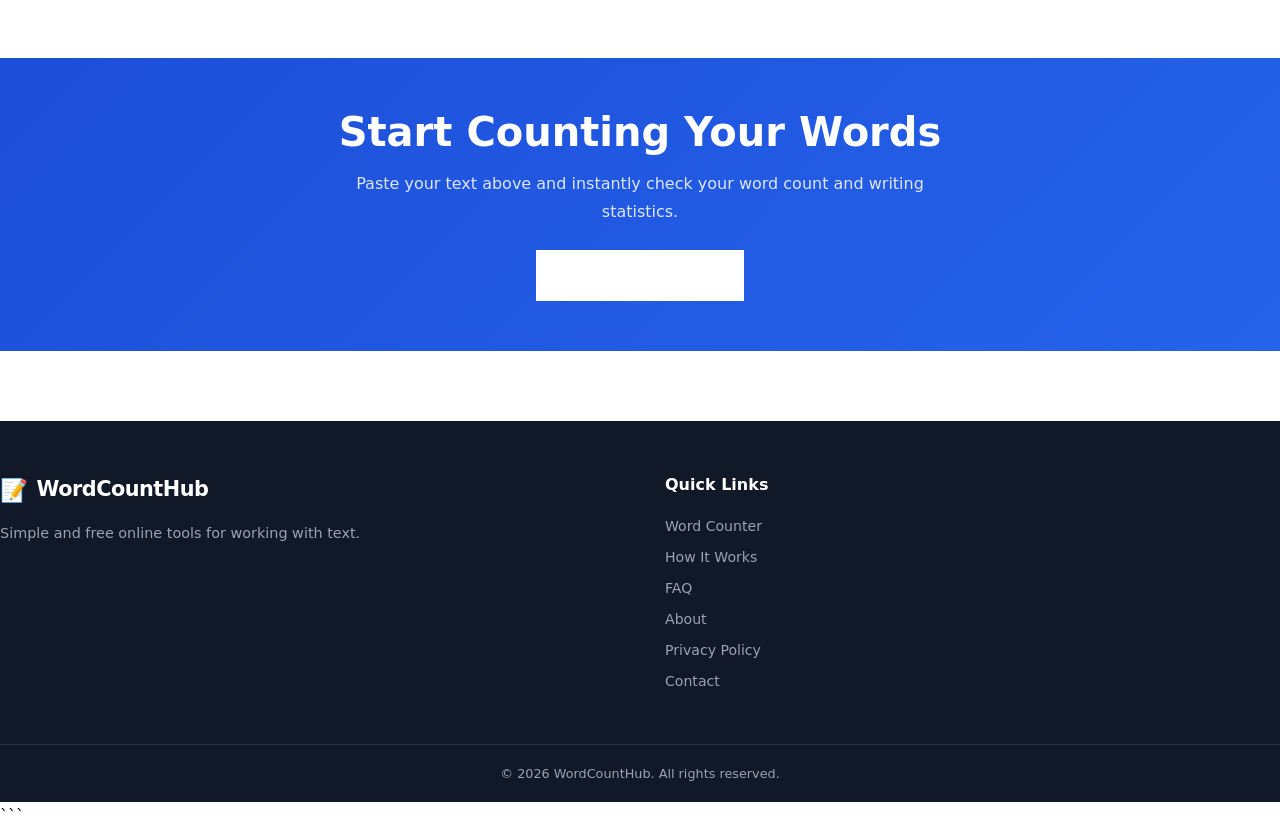
==== commit 2a7614b8: "Refactor index.html for improved structure and styles Updated HTML structure and added inline styles" ====
--- a/index.html
+++ b/index.html
@@ -78,11 +78,12 @@
         href="data:image/svg+xml,%3Csvg xmlns='http://www.w3.org/2000/svg' viewBox='0 0 100 100'%3E%3Ctext y='.9em' font-size='90'%3E📝%3C/text%3E%3C/svg%3E"
     >
 
-    <!-- Styles -->
+    <!-- Main stylesheet -->
     <link
         rel="stylesheet"
         href="style.css"
     >
+
 
     <!-- Structured Data -->
     <script type="application/ld+json">
@@ -103,6 +104,341 @@
     }
     </script>
 
+
+    <!--
+        Small compatibility styles.
+
+        These make sure the important tool elements
+        still look correct even if some styles are
+        missing from style.css.
+    -->
+
+    <style>
+
+        .sr-only {
+            position: absolute;
+            width: 1px;
+            height: 1px;
+            padding: 0;
+            margin: -1px;
+            overflow: hidden;
+            clip: rect(0, 0, 0, 0);
+            white-space: nowrap;
+            border: 0;
+        }
+
+
+        /* Statistics */
+
+        .stats-list {
+            display: flex;
+            flex-direction: column;
+            gap: 12px;
+            margin-top: 25px;
+        }
+
+
+        .stat-row {
+            display: flex;
+            align-items: center;
+            gap: 14px;
+            padding: 15px 18px;
+            border: 1px solid #e5e7eb;
+            border-radius: 12px;
+            background: #ffffff;
+        }
+
+
+        .stat-row.primary-stat {
+            background: #eff6ff;
+            border-color: #bfdbfe;
+        }
+
+
+        .stat-icon {
+            width: 42px;
+            height: 42px;
+            min-width: 42px;
+            display: flex;
+            align-items: center;
+            justify-content: center;
+            border-radius: 10px;
+            background: #f3f4f6;
+            font-size: 20px;
+        }
+
+
+        .primary-stat .stat-icon {
+            background: #dbeafe;
+        }
+
+
+        .stat-content {
+            display: flex;
+            align-items: baseline;
+            gap: 9px;
+            min-width: 0;
+        }
+
+
+        .stat-number {
+            font-size: 1.25rem;
+            font-weight: 800;
+            color: #111827;
+        }
+
+
+        .stat-label {
+            color: #6b7280;
+            font-size: 0.95rem;
+        }
+
+
+        /* Word limit */
+
+        .word-limit-row {
+            display: flex;
+            align-items: center;
+            justify-content: space-between;
+            gap: 15px;
+            margin-top: 20px;
+        }
+
+
+        .limit-input-wrapper {
+            display: flex;
+            align-items: center;
+            gap: 8px;
+        }
+
+
+        #wordLimit {
+            width: 140px;
+            padding: 10px 12px;
+            border: 1px solid #d1d5db;
+            border-radius: 8px;
+            font: inherit;
+        }
+
+
+        .small-button {
+            padding: 10px 13px;
+            border: 1px solid #d1d5db;
+            border-radius: 8px;
+            background: #ffffff;
+            cursor: pointer;
+            font: inherit;
+        }
+
+
+        .small-button:hover {
+            background: #f3f4f6;
+        }
+
+
+        .limit-status {
+            min-height: 24px;
+            margin-top: 8px;
+            font-size: 0.9rem;
+        }
+
+
+        .limit-status.within-limit {
+            color: #15803d;
+        }
+
+
+        .limit-status.over-limit {
+            color: #dc2626;
+            font-weight: 700;
+        }
+
+
+        /* Textarea */
+
+        #textInput {
+            width: 100%;
+            min-height: 260px;
+            box-sizing: border-box;
+            resize: vertical;
+            padding: 18px;
+            border: 1px solid #d1d5db;
+            border-radius: 12px;
+            font: inherit;
+            line-height: 1.7;
+            outline: none;
+        }
+
+
+        #textInput:focus {
+            border-color: #2563eb;
+            box-shadow: 0 0 0 3px rgba(37, 99, 235, 0.12);
+        }
+
+
+        .textarea-help {
+            margin-top: 8px;
+            color: #6b7280;
+            font-size: 0.85rem;
+        }
+
+
+        /* Action buttons */
+
+        .tool-actions {
+            display: flex;
+            flex-wrap: wrap;
+            gap: 10px;
+            margin-top: 25px;
+        }
+
+
+        .button {
+            border: 0;
+            border-radius: 9px;
+            padding: 11px 16px;
+            font: inherit;
+            font-weight: 700;
+            cursor: pointer;
+            transition: 0.2s ease;
+        }
+
+
+        .button:hover {
+            transform: translateY(-1px);
+        }
+
+
+        .button-primary {
+            background: #2563eb;
+            color: #ffffff;
+        }
+
+
+        .button-secondary {
+            background: #f3f4f6;
+            color: #111827;
+        }
+
+
+        .button-danger {
+            background: #fee2e2;
+            color: #b91c1c;
+        }
+
+
+        .action-message {
+            min-height: 22px;
+            margin-top: 10px;
+            color: #2563eb;
+            font-size: 0.9rem;
+        }
+
+
+        /* Feature rows */
+
+        .feature-title {
+            display: flex;
+            align-items: center;
+            gap: 10px;
+        }
+
+
+        .feature-title h3 {
+            margin: 0;
+        }
+
+
+        .feature-icon {
+            display: inline-flex;
+            align-items: center;
+            justify-content: center;
+            width: 32px;
+            height: 32px;
+            flex: 0 0 32px;
+        }
+
+
+        /* Step layout */
+
+        .step-item {
+            display: flex;
+            align-items: flex-start;
+            gap: 15px;
+        }
+
+
+        .step-number {
+            width: 38px;
+            height: 38px;
+            min-width: 38px;
+            display: flex;
+            align-items: center;
+            justify-content: center;
+            border-radius: 50%;
+            background: #2563eb;
+            color: #ffffff;
+            font-weight: 800;
+        }
+
+
+        .step-content {
+            flex: 1;
+        }
+
+
+        .step-content h3 {
+            margin-top: 0;
+        }
+
+
+        /* CTA */
+
+        .cta-button {
+            display: inline-flex;
+            align-items: center;
+            justify-content: center;
+            text-decoration: none;
+        }
+
+
+        @media (max-width: 600px) {
+
+            .word-limit-row {
+                align-items: flex-start;
+                flex-direction: column;
+            }
+
+
+            .limit-input-wrapper {
+                width: 100%;
+            }
+
+
+            #wordLimit {
+                flex: 1;
+                width: auto;
+            }
+
+
+            .stat-content {
+                flex-wrap: wrap;
+            }
+
+
+            .tool-actions {
+                flex-direction: column;
+            }
+
+
+            .tool-actions .button {
+                width: 100%;
+            }
+
+        }
+
+    </style>
+
 </head>
 
 
@@ -123,7 +459,9 @@
             aria-label="WordCountHub Home"
         >
 
-            <span class="logo-icon">📝</span>
+            <span class="logo-icon">
+                📝
+            </span>
 
             <span>
                 WordCount<span class="logo-accent">Hub</span>
@@ -302,7 +640,6 @@
                 aria-live="polite"
             >
 
-
                 <div class="stat-row primary-stat">
 
                     <div class="stat-icon">
@@ -555,8 +892,6 @@
         <div class="steps-list">
 
 
-            <!-- Step 1 -->
-
             <div class="step-item">
 
                 <div class="step-number">
@@ -580,8 +915,6 @@
 
 
 
-            <!-- Step 2 -->
-
             <div class="step-item">
 
                 <div class="step-number">
@@ -605,8 +938,6 @@
 
 
 
-            <!-- Step 3 -->
-
             <div class="step-item">
 
                 <div class="step-number">
@@ -666,13 +997,18 @@
         <div class="features-list">
 
 
-            <!-- Feature 1 -->
-
             <article class="feature-row">
 
                 <div class="feature-title">
-                    <span class="feature-icon">🔢</span>
-                    <h3>Word Count</h3>
+
+                    <span class="feature-icon">
+                        🔢
+                    </span>
+
+                    <h3>
+                        Word Count
+                    </h3>
+
                 </div>
 
                 <p>
@@ -684,13 +1020,18 @@
 
 
 
-            <!-- Feature 2 -->
-
             <article class="feature-row">
 
                 <div class="feature-title">
-                    <span class="feature-icon">🔤</span>
-                    <h3>Character Count</h3>
+
+                    <span class="feature-icon">
+                        🔤
+                    </span>
+
+                    <h3>
+                        Character Count
+                    </h3>
+
                 </div>
 
                 <p>
@@ -701,13 +1042,18 @@
 
 
 
-            <!-- Feature 3 -->
-
             <article class="feature-row">
 
                 <div class="feature-title">
-                    <span class="feature-icon">⏱️</span>
-                    <h3>Reading Time</h3>
+
+                    <span class="feature-icon">
+                        ⏱️
+                    </span>
+
+                    <h3>
+                        Reading Time
+                    </h3>
+
                 </div>
 
                 <p>
@@ -719,13 +1065,18 @@
 
 
 
-            <!-- Feature 4 -->
-
             <article class="feature-row">
 
                 <div class="feature-title">
-                    <span class="feature-icon">🎤</span>
-                    <h3>Speaking Time</h3>
+
+                    <span class="feature-icon">
+                        🎤
+                    </span>
+
+                    <h3>
+                        Speaking Time
+                    </h3>
+
                 </div>
 
                 <p>
@@ -737,13 +1088,18 @@
 
 
 
-            <!-- Feature 5 -->
-
             <article class="feature-row">
 
                 <div class="feature-title">
-                    <span class="feature-icon">🎯</span>
-                    <h3>Word Limit</h3>
+
+                    <span class="feature-icon">
+                        🎯
+                    </span>
+
+                    <h3>
+                        Word Limit
+                    </h3>
+
                 </div>
 
                 <p>
@@ -755,13 +1111,18 @@
 
 
 
-            <!-- Feature 6 -->
-
             <article class="feature-row">
 
                 <div class="feature-title">
-                    <span class="feature-icon">🔒</span>
-                    <h3>Privacy Friendly</h3>
+
+                    <span class="feature-icon">
+                        🔒
+                    </span>
+
+                    <h3>
+                        Privacy Friendly
+                    </h3>
+
                 </div>
 
                 <p>
@@ -851,8 +1212,6 @@
 
     <div class="container narrow-container">
 
-        <!-- ONLY ONE FAQ HEADING -->
-
         <h2 class="faq-main-title">
             Frequently Asked Questions
         </h2>
@@ -1030,9 +1389,16 @@
                 your word count and writing statistics.
             </p>
 
+            <!--
+                IMPORTANT:
+                This uses JavaScript instead of href="#tool-heading"
+                so the URL does NOT change to #tool-heading.
+            -->
+
             <a
-                href="#tool-heading"
+                href="./"
                 class="cta-button"
+                id="useToolButton"
             >
                 Use Word Counter
             </a>
@@ -1133,11 +1499,661 @@
 
 
 
-<!-- JavaScript -->
-
-<script src="script.js"></script>
+<!-- =========================================
+     WORD COUNTER JAVASCRIPT
+========================================= -->
+
+<script>
+
+document.addEventListener("DOMContentLoaded", function () {
+
+
+    /* =========================================
+       GET ELEMENTS
+    ========================================= */
+
+    const textInput =
+        document.getElementById("textInput");
+
+    const wordCount =
+        document.getElementById("wordCount");
+
+    const characterCount =
+        document.getElementById("characterCount");
+
+    const characterNoSpaceCount =
+        document.getElementById("characterNoSpaceCount");
+
+    const sentenceCount =
+        document.getElementById("sentenceCount");
+
+    const paragraphCount =
+        document.getElementById("paragraphCount");
+
+    const readingTime =
+        document.getElementById("readingTime");
+
+    const speakingTime =
+        document.getElementById("speakingTime");
+
+    const wordLimit =
+        document.getElementById("wordLimit");
+
+    const clearLimit =
+        document.getElementById("clearLimit");
+
+    const limitStatus =
+        document.getElementById("limitStatus");
+
+    const copyButton =
+        document.getElementById("copyButton");
+
+    const downloadButton =
+        document.getElementById("downloadButton");
+
+    const clearButton =
+        document.getElementById("clearButton");
+
+    const actionMessage =
+        document.getElementById("actionMessage");
+
+    const useToolButton =
+        document.getElementById("useToolButton");
+
+
+
+    /* =========================================
+       SETTINGS
+    ========================================= */
+
+    const WORDS_PER_MINUTE_READING = 200;
+
+    const WORDS_PER_MINUTE_SPEAKING = 130;
+
+
+
+    /* =========================================
+       COUNT WORDS
+    ========================================= */
+
+    function getWordCount(text) {
+
+        const trimmedText =
+            text.trim();
+
+        if (!trimmedText) {
+            return 0;
+        }
+
+        /*
+            Unicode-aware word detection.
+
+            This handles normal English text as well as
+            many accented/non-English words.
+        */
+
+        const matches =
+            trimmedText.match(
+                /[\p{L}\p{N}]+(?:['’\-][\p{L}\p{N}]+)*/gu
+            );
+
+        return matches
+            ? matches.length
+            : 0;
+    }
+
+
+
+    /* =========================================
+       COUNT SENTENCES
+    ========================================= */
+
+    function getSentenceCount(text) {
+
+        const trimmedText =
+            text.trim();
+
+        if (!trimmedText) {
+            return 0;
+        }
+
+        /*
+            A sentence is counted when it ends with:
+            . ! or ?
+
+            This also handles repeated punctuation such as:
+            "Really?!"
+        */
+
+        const matches =
+            trimmedText.match(
+                /[^.!?]+(?:[.!?]+|$)/g
+            );
+
+        if (!matches) {
+            return 0;
+        }
+
+        return matches.filter(function (sentence) {
+
+            return /[\p{L}\p{N}]/u.test(sentence);
+
+        }).length;
+    }
+
+
+
+    /* =========================================
+       COUNT PARAGRAPHS
+    ========================================= */
+
+    function getParagraphCount(text) {
+
+        const trimmedText =
+            text.trim();
+
+        if (!trimmedText) {
+            return 0;
+        }
+
+        /*
+            Paragraphs are separated by one or more
+            blank lines.
+        */
+
+        return trimmedText
+            .split(/\n\s*\n+/)
+            .filter(function (paragraph) {
+
+                return paragraph.trim().length > 0;
+
+            })
+            .length;
+    }
+
+
+
+    /* =========================================
+       FORMAT TIME
+    ========================================= */
+
+    function formatTime(minutes) {
+
+        if (minutes <= 0) {
+            return "0 min";
+        }
+
+
+        if (minutes < 1) {
+
+            const seconds =
+                Math.max(
+                    1,
+                    Math.round(minutes * 60)
+                );
+
+            return seconds + " sec";
+        }
+
+
+        const roundedMinutes =
+            Math.ceil(minutes);
+
+        return roundedMinutes + " min";
+    }
+
+
+
+    /* =========================================
+       UPDATE WORD LIMIT
+    ========================================= */
+
+    function updateWordLimit(count) {
+
+        const limit =
+            parseInt(
+                wordLimit.value,
+                10
+            );
+
+
+        if (
+            !wordLimit.value ||
+            Number.isNaN(limit) ||
+            limit <= 0
+        ) {
+
+            limitStatus.textContent = "";
+
+            limitStatus.className =
+                "limit-status";
+
+            return;
+        }
+
+
+        const remaining =
+            limit - count;
+
+
+        if (remaining > 0) {
+
+            limitStatus.textContent =
+                remaining +
+                " word" +
+                (remaining === 1 ? "" : "s") +
+                " remaining";
+
+            limitStatus.className =
+                "limit-status within-limit";
+
+        }
+        else if (remaining === 0) {
+
+            limitStatus.textContent =
+                "You have reached your " +
+                limit +
+                "-word limit.";
+
+            limitStatus.className =
+                "limit-status within-limit";
+
+        }
+        else {
+
+            const over =
+                Math.abs(remaining);
+
+            limitStatus.textContent =
+                "You are " +
+                over +
+                " word" +
+                (over === 1 ? "" : "s") +
+                " over the limit.";
+
+            limitStatus.className =
+                "limit-status over-limit";
+        }
+    }
+
+
+
+    /* =========================================
+       UPDATE ALL STATISTICS
+    ========================================= */
+
+    function updateStatistics() {
+
+        const text =
+            textInput.value;
+
+
+        const words =
+            getWordCount(text);
+
+
+        const characters =
+            text.length;
+
+
+        const charactersWithoutSpaces =
+            text.replace(
+                /\s/g,
+                ""
+            ).length;
+
+
+        const sentences =
+            getSentenceCount(text);
+
+
+        const paragraphs =
+            getParagraphCount(text);
+
+
+        const readingMinutes =
+            words /
+            WORDS_PER_MINUTE_READING;
+
+
+        const speakingMinutes =
+            words /
+            WORDS_PER_MINUTE_SPEAKING;
+
+
+
+        /* Update HTML */
+
+        wordCount.textContent =
+            words.toLocaleString();
+
+
+        characterCount.textContent =
+            characters.toLocaleString();
+
+
+        characterNoSpaceCount.textContent =
+            charactersWithoutSpaces.toLocaleString();
+
+
+        sentenceCount.textContent =
+            sentences.toLocaleString();
+
+
+        paragraphCount.textContent =
+            paragraphs.toLocaleString();
+
+
+        readingTime.textContent =
+            formatTime(readingMinutes);
+
+
+        speakingTime.textContent =
+            formatTime(speakingMinutes);
+
+
+        updateWordLimit(words);
+    }
+
+
+
+    /* =========================================
+       TEXT INPUT
+    ========================================= */
+
+    textInput.addEventListener(
+        "input",
+        function () {
+
+            updateStatistics();
+
+            /*
+                Clear any old action message
+                when the user starts typing.
+            */
+
+            if (
+                actionMessage.textContent
+            ) {
+
+                actionMessage.textContent = "";
+
+            }
+
+        }
+    );
+
+
+
+    /* =========================================
+       WORD LIMIT INPUT
+    ========================================= */
+
+    wordLimit.addEventListener(
+        "input",
+        function () {
+
+            updateStatistics();
+
+        }
+    );
+
+
+
+    /* =========================================
+       CLEAR WORD LIMIT
+    ========================================= */
+
+    clearLimit.addEventListener(
+        "click",
+        function () {
+
+            wordLimit.value = "";
+
+            limitStatus.textContent = "";
+
+            limitStatus.className =
+                "limit-status";
+
+            wordLimit.focus();
+
+        }
+    );
+
+
+
+    /* =========================================
+       CLEAR TEXT
+    ========================================= */
+
+    clearButton.addEventListener(
+        "click",
+        function () {
+
+            textInput.value = "";
+
+            updateStatistics();
+
+            actionMessage.textContent =
+                "Text cleared.";
+
+            textInput.focus();
+
+        }
+    );
+
+
+
+    /* =========================================
+       COPY TEXT
+    ========================================= */
+
+    copyButton.addEventListener(
+        "click",
+        async function () {
+
+            const text =
+                textInput.value;
+
+
+            if (!text.trim()) {
+
+                actionMessage.textContent =
+                    "There is no text to copy.";
+
+                return;
+            }
+
+
+            try {
+
+                await navigator.clipboard.writeText(
+                    text
+                );
+
+                actionMessage.textContent =
+                    "Text copied to clipboard.";
+
+            }
+            catch (error) {
+
+                /*
+                    Fallback for browsers where
+                    navigator.clipboard is unavailable.
+                */
+
+                const temporaryTextarea =
+                    document.createElement("textarea");
+
+                temporaryTextarea.value =
+                    text;
+
+                temporaryTextarea.style.position =
+                    "fixed";
+
+                temporaryTextarea.style.opacity =
+                    "0";
+
+                document.body.appendChild(
+                    temporaryTextarea
+                );
+
+                temporaryTextarea.select();
+
+                try {
+
+                    document.execCommand(
+                        "copy"
+                    );
+
+                    actionMessage.textContent =
+                        "Text copied to clipboard.";
+
+                }
+                catch (fallbackError) {
+
+                    actionMessage.textContent =
+                        "Unable to copy automatically. Please copy the text manually.";
+
+                }
+
+                temporaryTextarea.remove();
+            }
+
+        }
+    );
+
+
+
+    /* =========================================
+       DOWNLOAD TEXT
+    ========================================= */
+
+    downloadButton.addEventListener(
+        "click",
+        function () {
+
+            const text =
+                textInput.value;
+
+
+            if (!text.trim()) {
+
+                actionMessage.textContent =
+                    "There is no text to download.";
+
+                return;
+            }
+
+
+            const blob =
+                new Blob(
+                    [text],
+                    {
+                        type: "text/plain;charset=utf-8"
+                    }
+                );
+
+
+            const url =
+                URL.createObjectURL(blob);
+
+
+            const link =
+                document.createElement("a");
+
+
+            link.href =
+                url;
+
+
+            link.download =
+                "wordcounthub-text.txt";
+
+
+            document.body.appendChild(
+                link
+            );
+
+
+            link.click();
+
+
+            link.remove();
+
+
+            URL.revokeObjectURL(
+                url
+            );
+
+
+            actionMessage.textContent =
+                "Text downloaded.";
+        }
+    );
+
+
+
+    /* =========================================
+       USE WORD COUNTER BUTTON
+       WITHOUT CHANGING URL
+    ========================================= */
+
+    useToolButton.addEventListener(
+        "click",
+        function (event) {
+
+            event.preventDefault();
+
+            const counter =
+                document.querySelector(
+                    ".counter-card"
+                );
+
+
+            if (counter) {
+
+                counter.scrollIntoView(
+                    {
+                        behavior: "smooth",
+                        block: "start"
+                    }
+                );
+
+            }
+
+
+            /*
+                Put cursor in textarea after
+                the smooth scroll starts.
+            */
+
+            setTimeout(
+                function () {
+
+                    textInput.focus();
+
+                },
+                500
+            );
+
+        }
+    );
+
+
+
+    /* =========================================
+       INITIALIZE
+    ========================================= */
+
+    updateStatistics();
+
+});
+
+</script>
 
 
 </body>
+
 </html>
 ```
